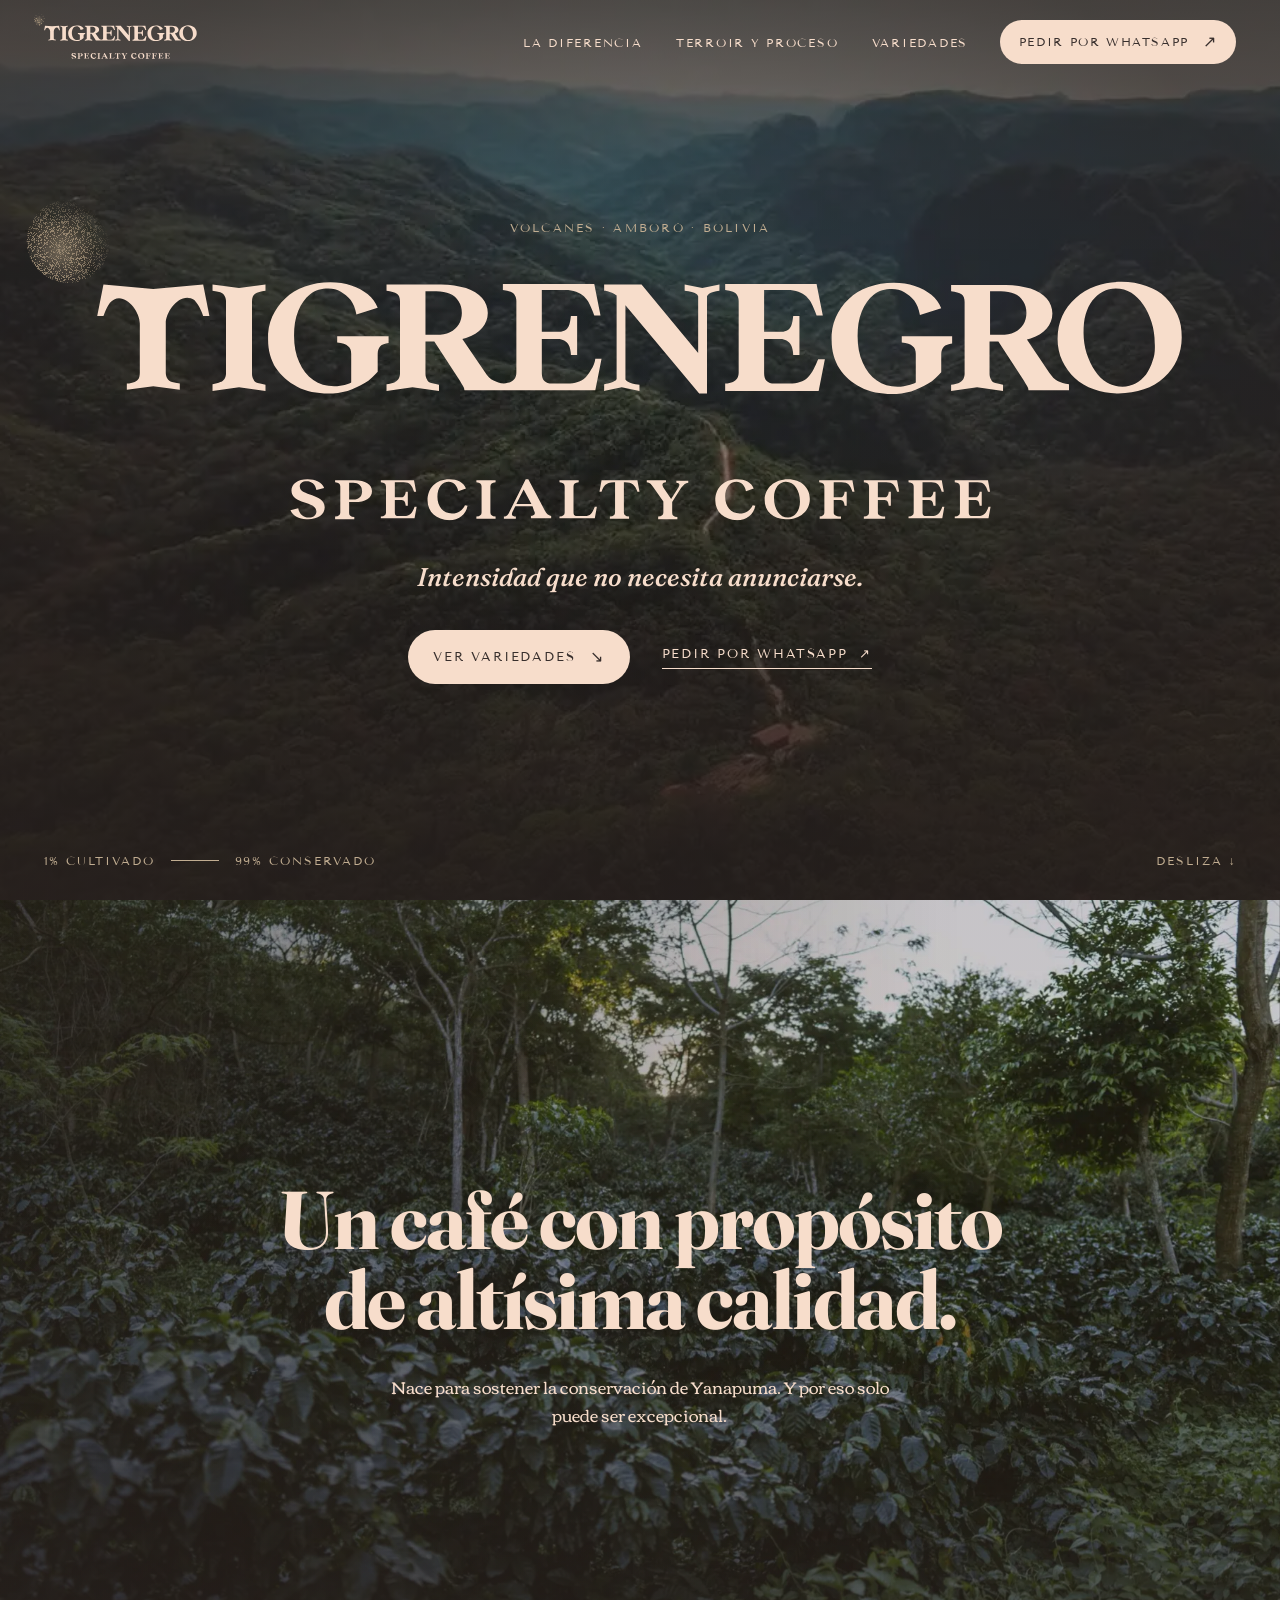
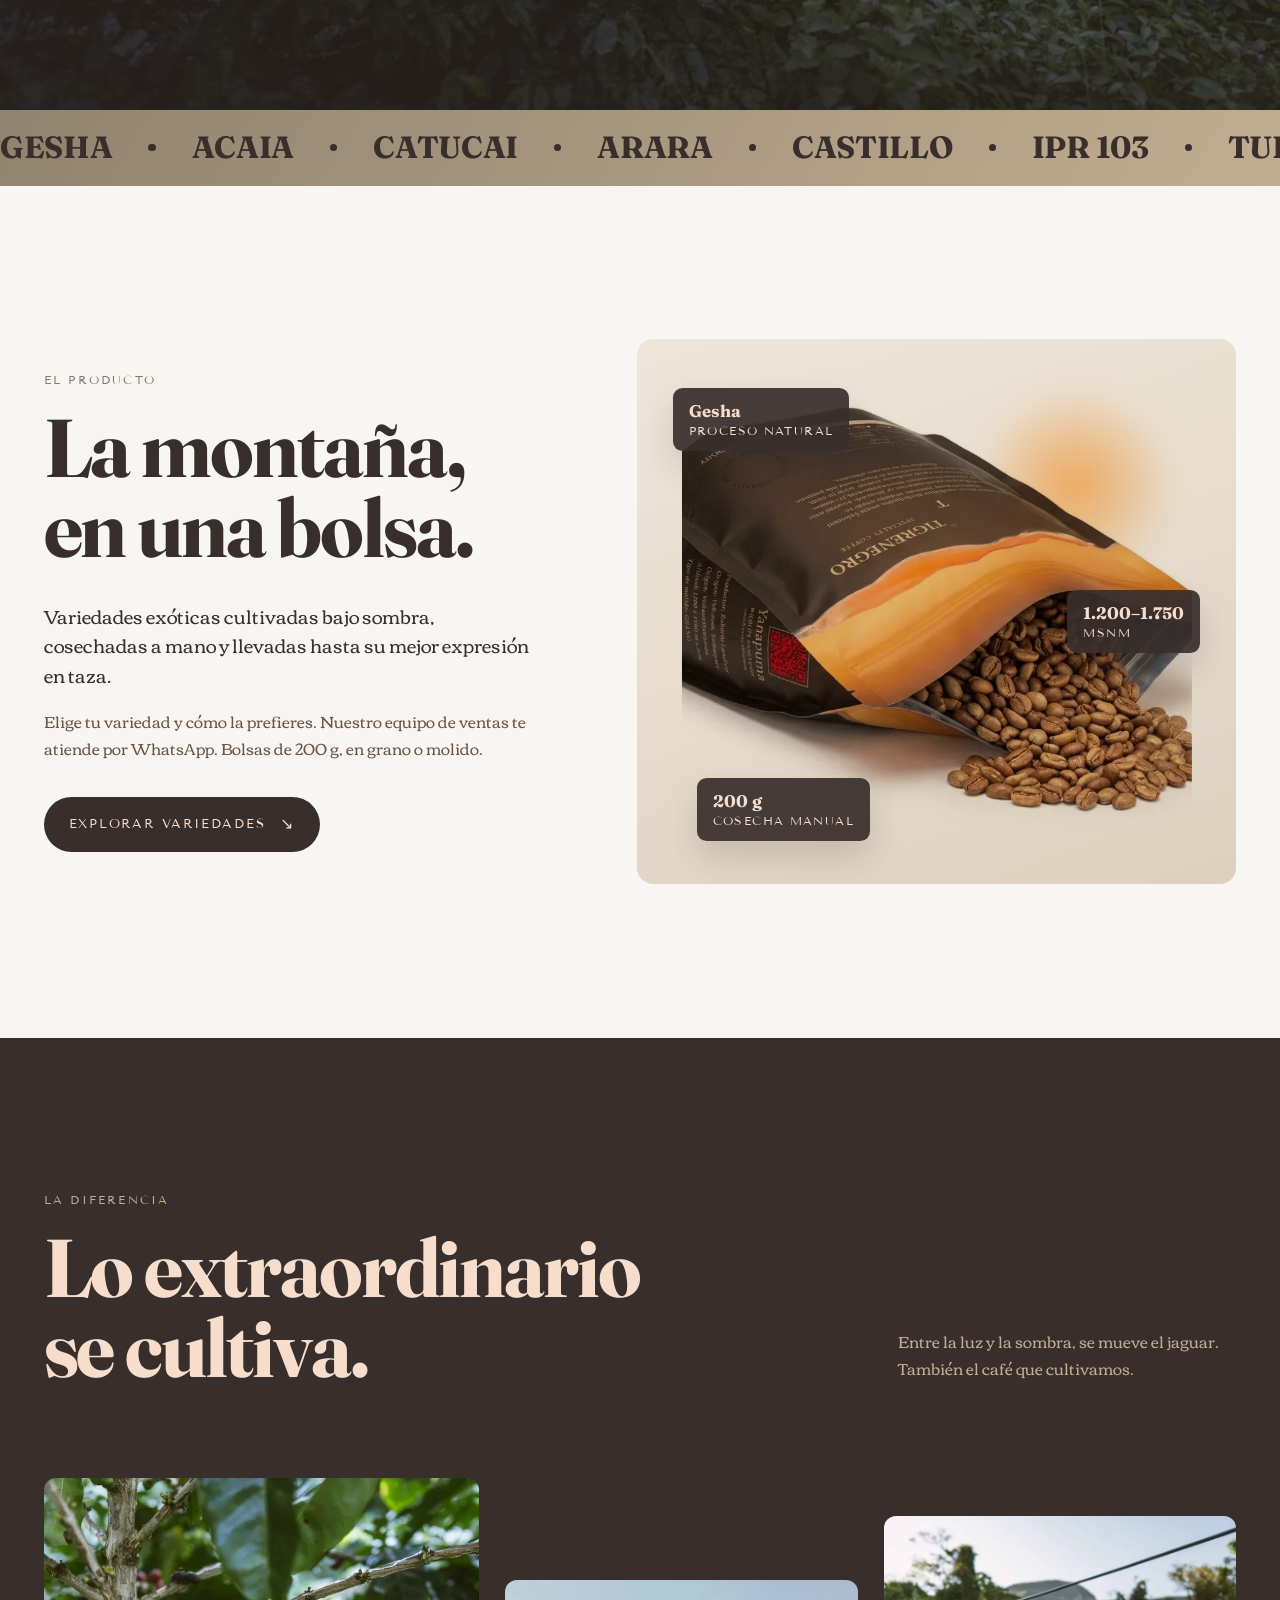
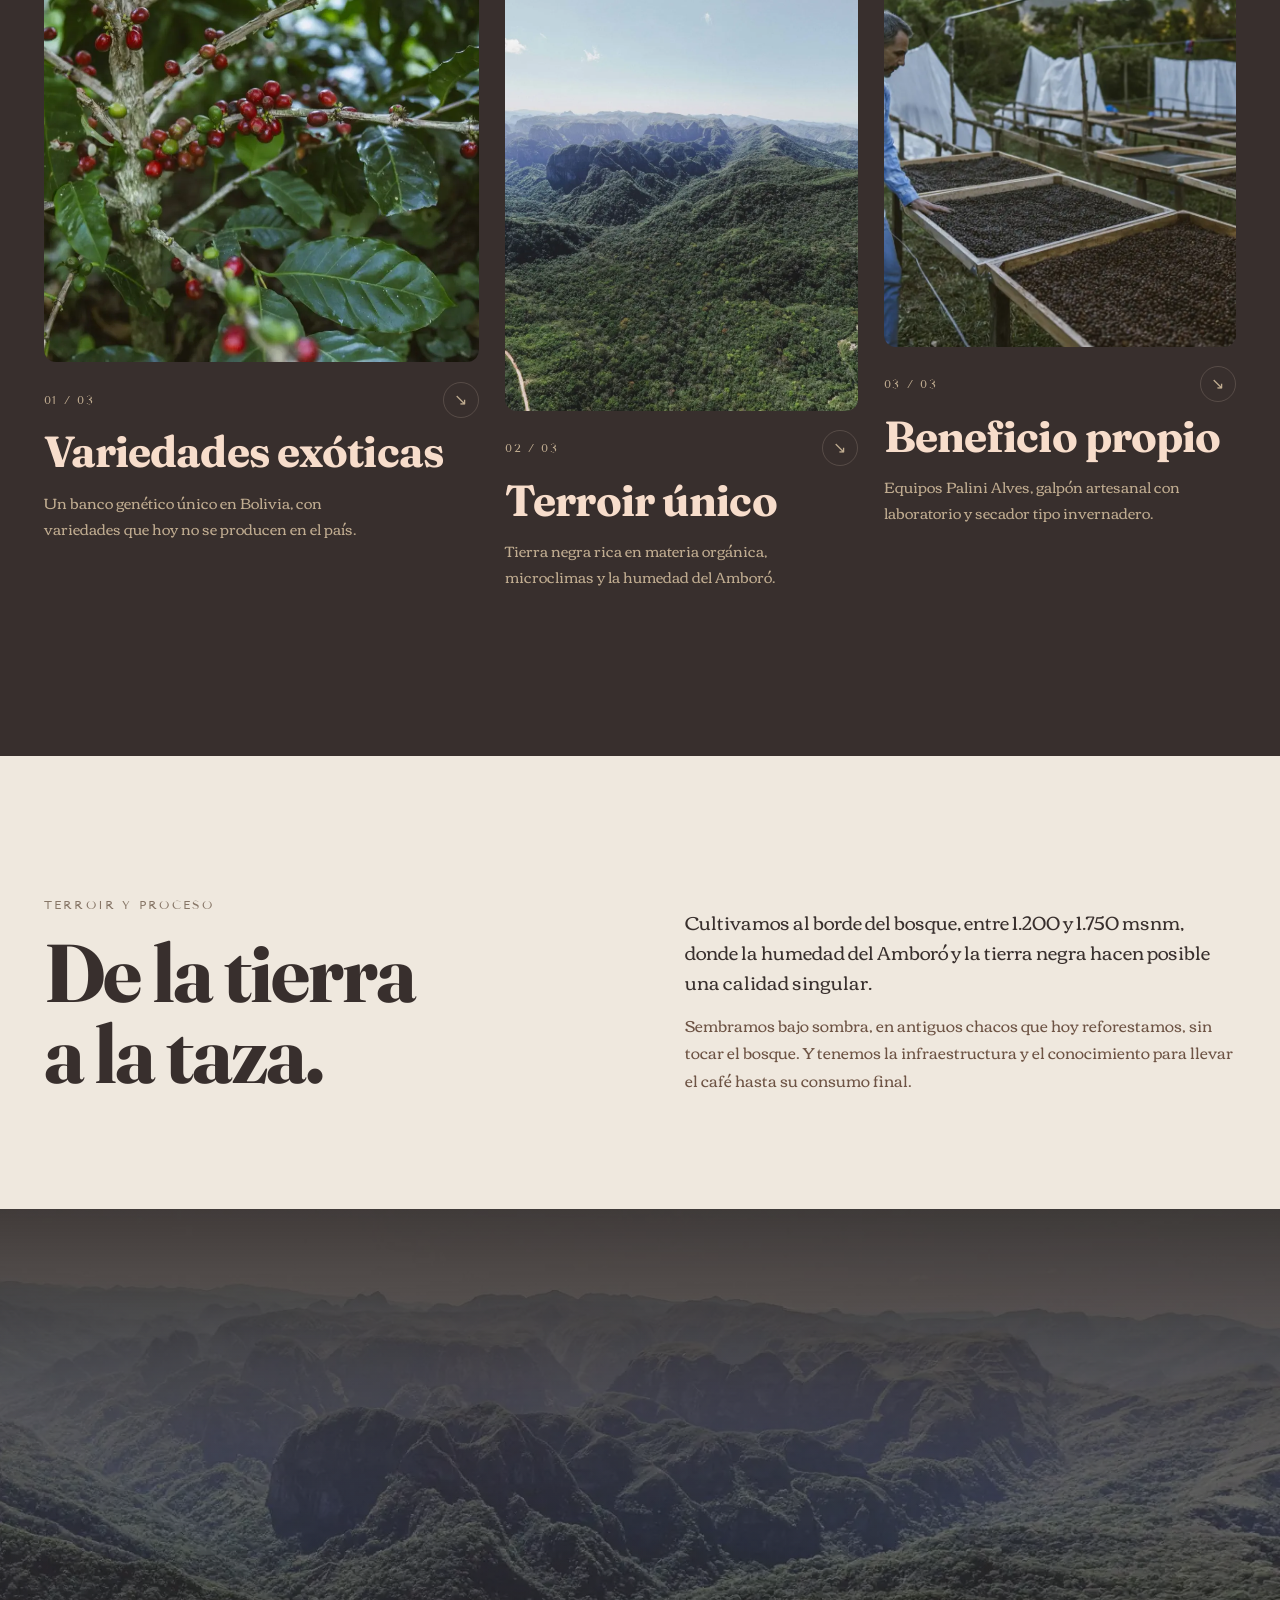
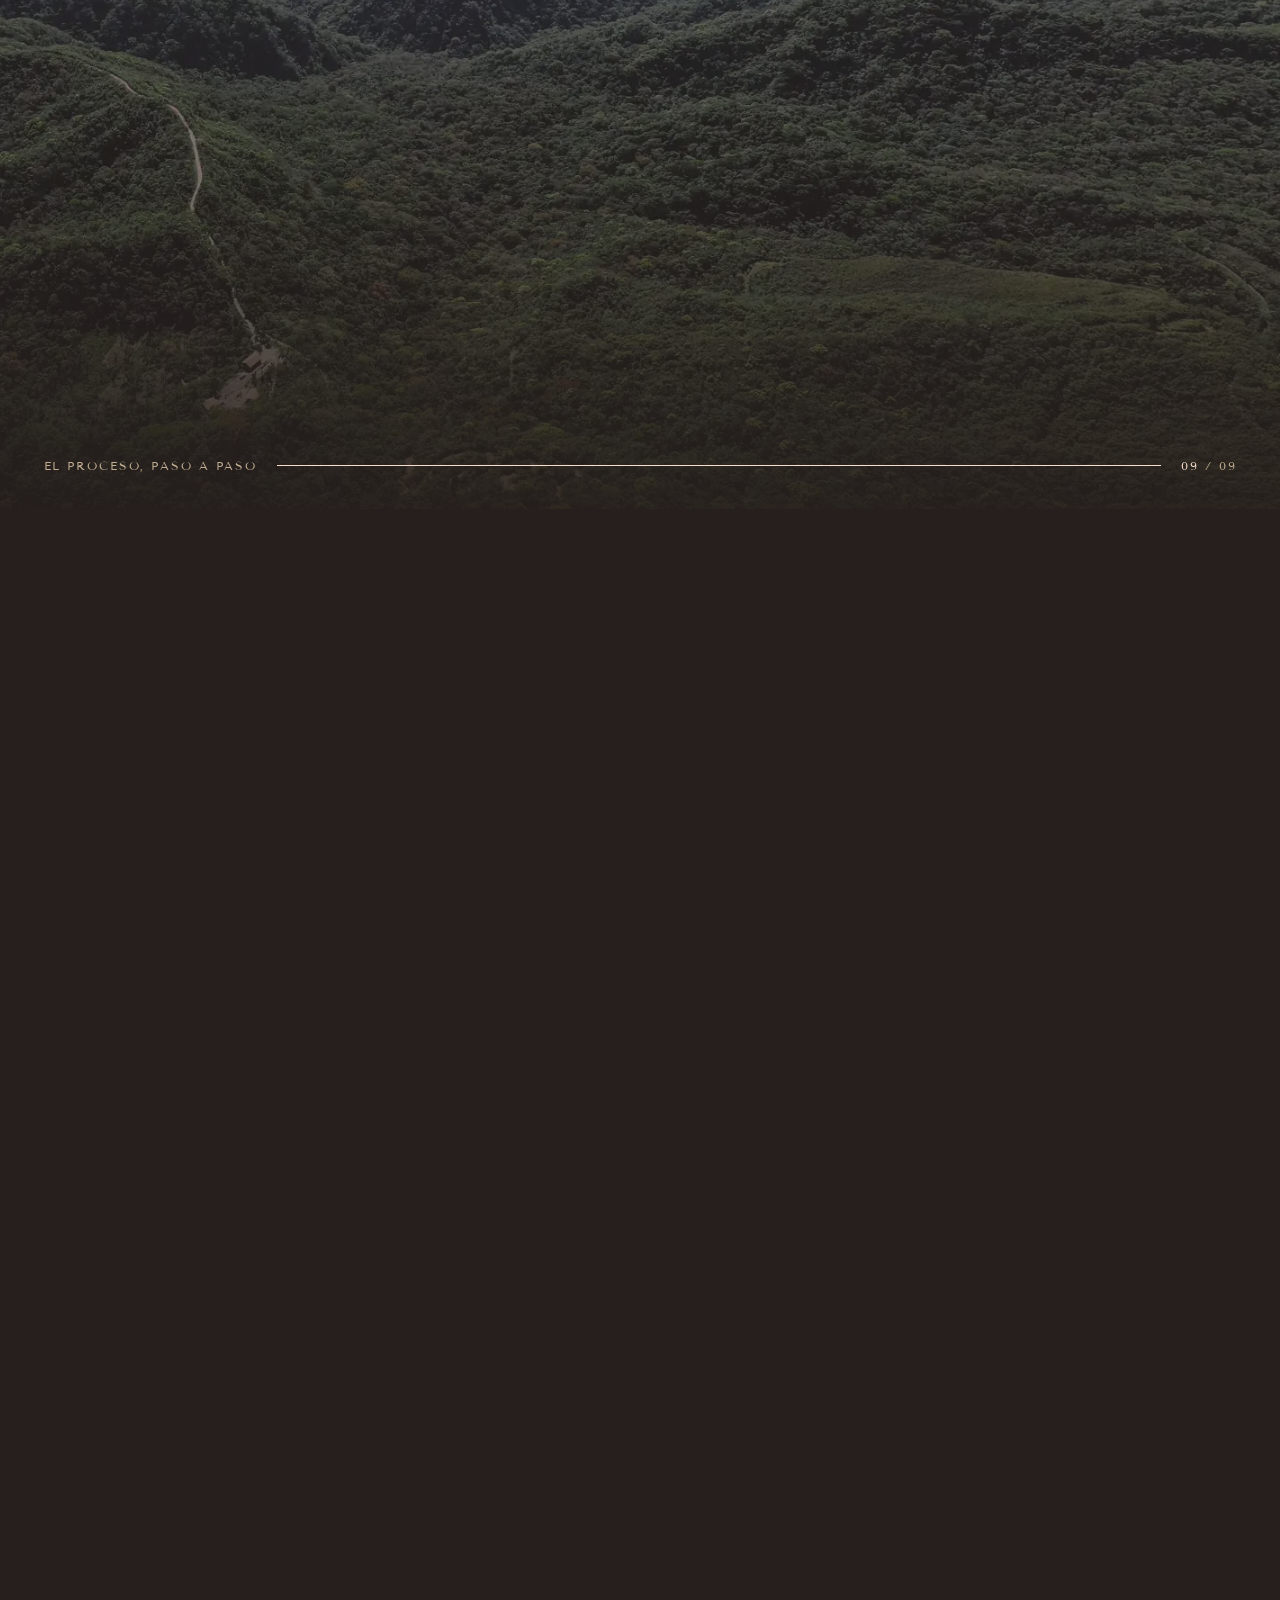
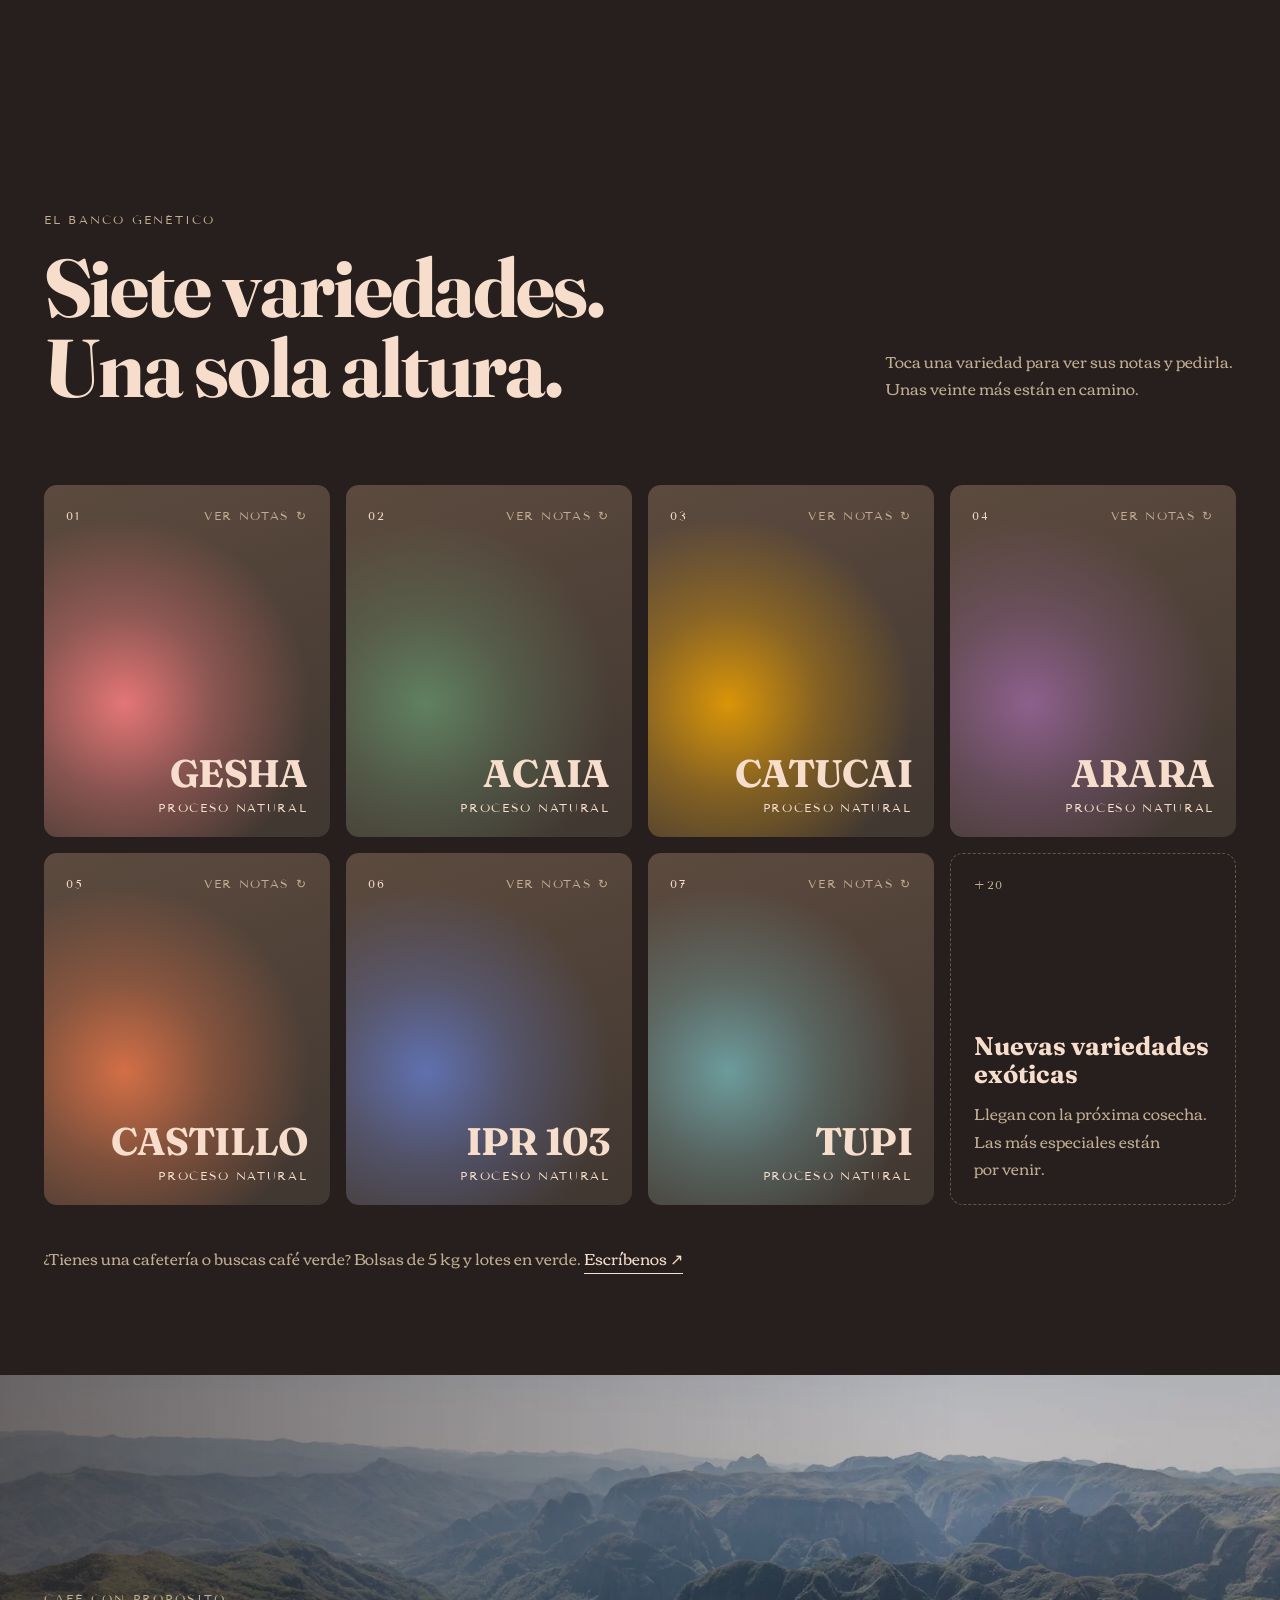
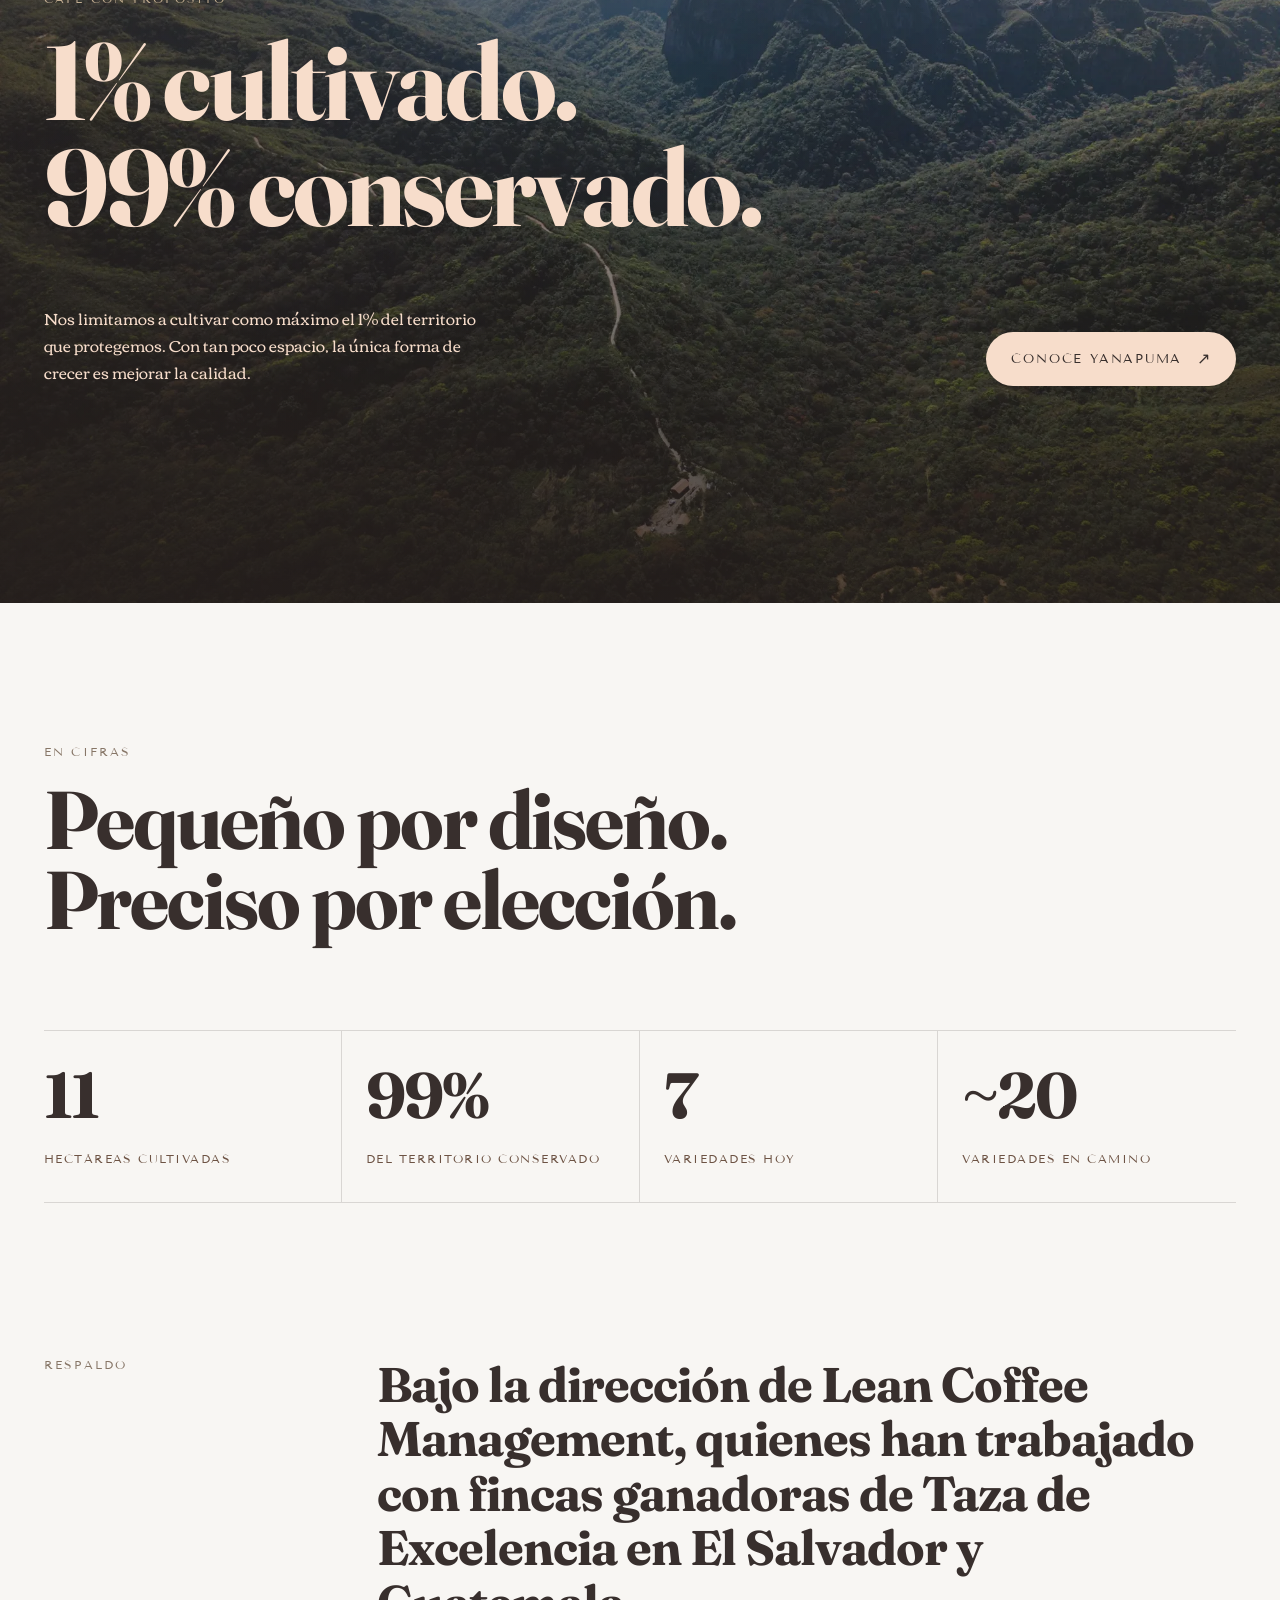
==== index.html @ e8e1790c "Restructure of repository" ====
<!doctype html>
<html lang="es">
  <head>
    <meta charset="utf-8" />
    <meta name="viewport" content="width=device-width, initial-scale=1" />
    <meta name="theme-color" content="#382f2d" />
    <meta name="description" content="TigreNegro Specialty Coffee. Un café con propósito de altísima calidad, cultivado en la reserva Yanapuma, junto al Parque Nacional Amboró." />
    <title>TigreNegro · Specialty Coffee</title>
    <link rel="icon" href="media/logo/dot.svg" type="image/svg+xml" />
    <link rel="preconnect" href="https://fonts.googleapis.com" />
    <link rel="preconnect" href="https://fonts.gstatic.com" crossorigin />
    <link href="https://fonts.googleapis.com/css2?family=Corben:wght@400;700&amp;family=Fraunces:opsz,wght,SOFT,WONK@9..144,500..800,0,0&amp;family=Tenor+Sans&amp;display=swap" rel="stylesheet" />
    <link rel="stylesheet" href="css/styles.css" />
    <script defer src="js/main.js"></script>
  </head>
  <body>
    <a class="skip-link" href="#contenido">Saltar al contenido</a>

    <header class="site-header" data-header>
      <div class="header-inner">
        <a class="header-brand" href="#inicio" aria-label="TigreNegro, ir al inicio">
          <img class="brand-dot" src="media/logo/dot.svg" alt="" />
          <span class="logo-mask" data-header-logo></span>
        </a>
        <nav class="desktop-nav" aria-label="Navegación principal">
          <a href="#diferencia">La diferencia</a>
          <a href="#terroir">Terroir y proceso</a>
          <a href="#variedades">Variedades</a>
        </nav>
        <a class="button button-small header-cta" data-whatsapp href="#">Pedir por WhatsApp <span aria-hidden="true">↗</span></a>
        <button class="menu-toggle" type="button" aria-expanded="false" aria-controls="mobile-menu">
          <span></span><span></span><span class="sr-only">Abrir menú</span>
        </button>
      </div>
    </header>

    <div class="mobile-menu" id="mobile-menu" hidden>
      <nav aria-label="Navegación móvil">
        <a href="#diferencia">La diferencia <span aria-hidden="true">↘</span></a>
        <a href="#terroir">Terroir y proceso <span aria-hidden="true">↘</span></a>
        <a href="#variedades">Variedades <span aria-hidden="true">↘</span></a>
      </nav>
      <a class="button button-cream" data-whatsapp href="#">Pedir por WhatsApp <span aria-hidden="true">↗</span></a>
      <p>Volcanes · Amboró · Bolivia</p>
    </div>

    <!-- The hero wordmark flies from the hero into the header while scrolling (js/main.js) -->
    <div class="flight-logo" aria-hidden="true" data-flight><img class="brand-dot" src="media/logo/dot.svg" alt="" /><span class="logo-mask"></span></div>

    <main id="contenido">
      <section class="hero" id="inicio" aria-label="TigreNegro Specialty Coffee">
        <video class="hero-video" autoplay muted loop playsinline preload="metadata" poster="media/img/hero-poster.webp">
          <source src="media/video/hero.mp4" type="video/mp4" />
        </video>
        <div class="hero-scrim"></div>
        <div class="hero-content container">
          <p class="eyebrow">Volcanes · Amboró · Bolivia</p>
          <h1 class="hero-logo" data-hero-logo>
            <img class="brand-dot" src="media/logo/dot.svg" alt="" />
            <span class="logo-mask"></span>
            <span class="sr-only">TigreNegro Specialty Coffee</span>
          </h1>
          <p class="hero-tagline">Intensidad que no necesita anunciarse.</p>
          <div class="hero-actions">
            <a class="button button-cream" href="#variedades">Ver variedades <span aria-hidden="true">↘</span></a>
            <a class="text-link" data-whatsapp href="#">Pedir por WhatsApp <span aria-hidden="true">↗</span></a>
          </div>
        </div>
        <div class="hero-bottom container" aria-hidden="true">
          <span>1% cultivado</span><span class="hero-line"></span><span>99% conservado</span>
          <span class="scroll-cue">Desliza <b>↓</b></span>
        </div>
      </section>

      <section class="statement-band image-band" aria-labelledby="statement-title">
        <img src="media/img/cultivo-sombra.webp" alt="Cafetales bajo sombra en la reserva Yanapuma" data-parallax loading="lazy" />
        <div class="image-band-overlay"></div>
        <div class="container statement-content">
          <h2 id="statement-title" data-split>Un café con propósito de altísima calidad.</h2>
          <p class="statement-subline" data-reveal>Nace para sostener la conservación de Yanapuma. Y por eso solo puede ser excepcional.</p>
        </div>
      </section>

      <div class="marquee" aria-hidden="true">
        <div class="marquee-track">
          <span>Gesha</span><i></i><span>Acaia</span><i></i><span>Catucai</span><i></i><span>Arara</span><i></i><span>Castillo</span><i></i><span>IPR 103</span><i></i><span>Tupi</span><i></i><span>1% cultivado</span><i></i><span>99% conservado</span><i></i>
          <span>Gesha</span><i></i><span>Acaia</span><i></i><span>Catucai</span><i></i><span>Arara</span><i></i><span>Castillo</span><i></i><span>IPR 103</span><i></i><span>Tupi</span><i></i><span>1% cultivado</span><i></i><span>99% conservado</span><i></i>
        </div>
      </div>

      <section class="product-section section-light" id="producto" aria-labelledby="product-title">
        <div class="container product-grid">
          <div class="product-copy">
            <p class="eyebrow" data-reveal>El producto</p>
            <h2 id="product-title" class="display-heading" data-split>La montaña, en una bolsa.</h2>
            <p class="lead" data-reveal>Variedades exóticas cultivadas bajo sombra, cosechadas a mano y llevadas hasta su mejor expresión en taza.</p>
            <p data-reveal>Elige tu variedad y cómo la prefieres. Nuestro equipo de ventas te atiende por WhatsApp. Bolsas de 200 g, en grano o molido.</p>
            <a class="button button-dark" href="#variedades" data-reveal>Explorar variedades <span aria-hidden="true">↘</span></a>
          </div>
          <div class="product-visual">
            <div class="product-glow" aria-hidden="true"></div>
            <img src="media/img/bolsa-granos.webp" alt="Bolsa de café TigreNegro abierta, con granos tostados derramándose" data-scale loading="lazy" />
            <div class="info-chip chip-top"><strong>Gesha</strong><span>Proceso natural</span></div>
            <div class="info-chip chip-side"><strong>1.200–1.750</strong><span>msnm</span></div>
            <div class="info-chip chip-bottom"><strong>200 g</strong><span>Cosecha manual</span></div>
          </div>
        </div>
      </section>

      <section class="different-section section-dark" id="diferencia" aria-labelledby="different-title">
        <div class="container">
          <div class="section-intro different-intro">
            <div>
              <p class="eyebrow" data-reveal>La diferencia</p>
              <h2 id="different-title" class="display-heading" data-split>Lo extraordinario se cultiva.</h2>
            </div>
            <p data-reveal>Entre la luz y la sombra, se mueve el jaguar. También el café que cultivamos.</p>
          </div>
          <div class="feature-grid">
            <a class="feature-card feature-card-large" href="#variedades" data-reveal>
              <div class="feature-image"><img src="media/img/cerezas.webp" alt="Rama de cafeto con cerezas maduras" loading="lazy" /></div>
              <div class="feature-meta"><span>01 / 03</span><span class="arrow" aria-hidden="true">↘</span></div>
              <h3>Variedades exóticas</h3>
              <p>Un banco genético único en Bolivia, con variedades que hoy no se producen en el país.</p>
            </a>
            <a class="feature-card feature-card-offset" href="#terroir" data-reveal>
              <div class="feature-image"><img src="media/img/terroir-dron.webp" alt="Vista aérea de la serranía junto al Parque Nacional Amboró" loading="lazy" /></div>
              <div class="feature-meta"><span>02 / 03</span><span class="arrow" aria-hidden="true">↘</span></div>
              <h3>Terroir único</h3>
              <p>Tierra negra rica en materia orgánica, microclimas y la humedad del Amboró.</p>
            </a>
            <a class="feature-card feature-card-third" href="#terroir" data-reveal>
              <div class="feature-image"><img src="media/img/secado.webp" alt="Camas de secado de café en la beneficiadora" loading="lazy" /></div>
              <div class="feature-meta"><span>03 / 03</span><span class="arrow" aria-hidden="true">↘</span></div>
              <h3>Beneficio propio</h3>
              <p>Equipos Palini Alves, galpón artesanal con laboratorio y secador tipo invernadero.</p>
            </a>
          </div>
        </div>
      </section>

      <section class="terroir-section section-cream" id="terroir" aria-labelledby="terroir-title">
        <div class="container">
          <div class="terroir-intro">
            <div>
              <p class="eyebrow" data-reveal>Terroir y proceso</p>
              <h2 id="terroir-title" class="display-heading" data-split>De la tierra a la taza.</h2>
            </div>
            <div>
              <p class="lead" data-reveal>Cultivamos al borde del bosque, entre 1.200 y 1.750 msnm, donde la humedad del Amboró y la tierra negra hacen posible una calidad singular.</p>
              <p data-reveal>Sembramos bajo sombra, en antiguos chacos que hoy reforestamos, sin tocar el bosque. Y tenemos la infraestructura y el conocimiento para llevar el café hasta su consumo final.</p>
            </div>
          </div>
        </div>

        <!-- Horizontal timeline: the stage pins while vertical scroll slides the cards sideways,
             each drawing draws itself as its card comes in (js/main.js) -->
        <div class="process-timeline" data-timeline>
          <div class="process-pin" data-timeline-pin>
            <div class="process-bg" data-timeline-bg data-src="media/img/proceso-panorama.webp" data-ratio="2.4" aria-hidden="true"></div>
            <div class="process-veil" aria-hidden="true"></div>
            <ol class="process-track" data-timeline-track>
              <li class="process-card">
                <div class="process-figure" data-src="media/proceso/01-germinador.svg" aria-hidden="true"></div>
                <span class="process-num">Paso 01</span>
                <h3>Germinador</h3>
                <p>Las semillas seleccionadas se siembran en almácigos o camas de arena hasta que brotan en pequeños tallos, llamados «fósforos».</p>
                <span class="process-phase">Cultivo</span>
              </li>
              <li class="process-card">
                <div class="process-figure" data-src="media/proceso/02-vivero.svg" aria-hidden="true"></div>
                <span class="process-num">Paso 02</span>
                <h3>Vivero</h3>
                <p>Las plántulas se trasplantan a bolsas individuales y crecen bajo sombra hasta tener la fuerza para ir al campo.</p>
                <span class="process-phase">Cultivo</span>
              </li>
              <li class="process-card">
                <div class="process-figure" data-src="media/proceso/03-cafetal.svg" aria-hidden="true"></div>
                <span class="process-num">Paso 03</span>
                <h3>Cafetal</h3>
                <p>Los plantines más robustos se siembran en su lugar definitivo, donde el cafeto crece, florece y da cerezas maduras año tras año.</p>
                <span class="process-phase">Cultivo</span>
              </li>
              <li class="process-card">
                <div class="process-figure" data-src="media/proceso/04-beneficio-humedo.svg" aria-hidden="true"></div>
                <span class="process-num">Paso 04</span>
                <h3>Beneficio húmedo</h3>
                <p>En la beneficiadora, con equipos Palini Alves, se despulpan las cerezas para retirar la cáscara y se remueve el mucílago, la capa pegajosa que envuelve el grano.</p>
                <span class="process-phase">Beneficio</span>
              </li>
              <li class="process-card">
                <div class="process-figure" data-src="media/proceso/05-secado.svg" aria-hidden="true"></div>
                <span class="process-num">Paso 05</span>
                <h3>Secado</h3>
                <p>El café en pergamino se extiende al sol o en nuestro secador tipo invernadero hasta bajar su humedad a un nivel estable, cercano al <span class="nowrap">10–12 %</span>.</p>
                <span class="process-phase">Beneficio</span>
              </li>
              <li class="process-card">
                <div class="process-figure" data-src="media/proceso/06-trillado.svg" aria-hidden="true"></div>
                <span class="process-num">Paso 06</span>
                <h3>Trillado</h3>
                <p>Se retira la cáscara de pergamino del grano seco para obtener el café verde, o «café oro», listo para la selección.</p>
                <span class="process-phase">Beneficio</span>
              </li>
              <li class="process-card">
                <div class="process-figure" data-src="media/proceso/07-tostado.svg" aria-hidden="true"></div>
                <span class="process-num">Paso 07</span>
                <h3>Tostado</h3>
                <p>El grano verde se somete a altas temperaturas que transforman su química y liberan su aroma, su cuerpo y su perfil de sabor.</p>
                <span class="process-phase">La taza</span>
              </li>
              <li class="process-card">
                <div class="process-figure" data-src="media/proceso/08-molido.svg" aria-hidden="true"></div>
                <span class="process-num">Paso 08</span>
                <h3>Molido</h3>
                <p>El café tostado se muele al grosor exacto para cada método de preparación: fino, medio o grueso.</p>
                <span class="process-phase">La taza</span>
              </li>
              <li class="process-card">
                <div class="process-figure" data-src="media/proceso/09-filtrado.svg" aria-hidden="true"></div>
                <span class="process-num">Paso 09</span>
                <h3>Filtrado</h3>
                <p>El agua caliente atraviesa el café molido y extrae sus aceites, aromas y sabores. Así nace la taza. <a class="inline-link" href="#graycano">Lo hacemos con Graycano ↘</a></p>
                <span class="process-phase">La taza</span>
              </li>
            </ol>
            <div class="process-head" aria-hidden="true">
              <span class="process-label">El proceso, paso a paso</span>
              <span class="process-bar"><i data-step-bar></i></span>
              <span class="process-count"><b data-step-current>01</b> / 09</span>
            </div>
          </div>
        </div>
      </section>


      <section class="varieties-section section-dark" id="variedades" aria-labelledby="varieties-title">
        <div class="container">
          <div class="section-intro varieties-intro">
            <div>
              <p class="eyebrow" data-reveal>El banco genético</p>
              <h2 id="varieties-title" class="display-heading" data-split>Siete variedades. Una sola altura.</h2>
            </div>
            <p data-reveal>Toca una variedad para ver sus notas y pedirla. Unas veinte más están en camino.</p>
          </div>
          <div class="variety-grid">
            <article class="variety-card" style="--glow: #ff7f82" data-variety="Gesha" data-reveal>
              <button class="variety-front" type="button" aria-expanded="false"><span class="card-index">01</span><span class="variety-name">Gesha</span><span class="variety-process">Proceso natural</span><span class="card-hint" aria-hidden="true">Ver notas ↻</span></button>
              <div class="variety-back"><span class="variety-name">Gesha</span><p>Dulce, natural y frutas tropicales</p><a class="button button-cream button-small" data-whatsapp href="#">Pedir por WhatsApp <span aria-hidden="true">↗</span></a></div>
            </article>
            <article class="variety-card" style="--glow: #638c69" data-variety="Acaia" data-reveal>
              <button class="variety-front" type="button" aria-expanded="false"><span class="card-index">02</span><span class="variety-name">Acaia</span><span class="variety-process">Proceso natural</span><span class="card-hint" aria-hidden="true">Ver notas ↻</span></button>
              <div class="variety-back"><span class="variety-name">Acaia</span><p>Kiwi, tumbo y piña</p><a class="button button-cream button-small" data-whatsapp href="#">Pedir por WhatsApp <span aria-hidden="true">↗</span></a></div>
            </article>
            <article class="variety-card" style="--glow: #f2a400" data-variety="Catucai" data-reveal>
              <button class="variety-front" type="button" aria-expanded="false"><span class="card-index">03</span><span class="variety-name">Catucai</span><span class="variety-process">Proceso natural</span><span class="card-hint" aria-hidden="true">Ver notas ↻</span></button>
              <div class="variety-back"><span class="variety-name">Catucai</span><p>Dulce de leche, papaya y mango</p><a class="button button-cream button-small" data-whatsapp href="#">Pedir por WhatsApp <span aria-hidden="true">↗</span></a></div>
            </article>
            <article class="variety-card" style="--glow: #98669c" data-variety="Arara" data-reveal>
              <button class="variety-front" type="button" aria-expanded="false"><span class="card-index">04</span><span class="variety-name">Arara</span><span class="variety-process">Proceso natural</span><span class="card-hint" aria-hidden="true">Ver notas ↻</span></button>
              <div class="variety-back"><span class="variety-name">Arara</span><p>Dulce de leche, papaya y mango</p><a class="button button-cream button-small" data-whatsapp href="#">Pedir por WhatsApp <span aria-hidden="true">↗</span></a></div>
            </article>
            <article class="variety-card" style="--glow: #ea7749" data-variety="Castillo" data-reveal>
              <button class="variety-front" type="button" aria-expanded="false"><span class="card-index">05</span><span class="variety-name">Castillo</span><span class="variety-process">Proceso natural</span><span class="card-hint" aria-hidden="true">Ver notas ↻</span></button>
              <div class="variety-back"><span class="variety-name">Castillo</span><p>Dulce, natural y frutas tropicales</p><a class="button button-cream button-small" data-whatsapp href="#">Pedir por WhatsApp <span aria-hidden="true">↗</span></a></div>
            </article>
            <article class="variety-card" style="--glow: #6379c4" data-variety="IPR 103" data-reveal>
              <button class="variety-front" type="button" aria-expanded="false"><span class="card-index">06</span><span class="variety-name">IPR 103</span><span class="variety-process">Proceso natural</span><span class="card-hint" aria-hidden="true">Ver notas ↻</span></button>
              <div class="variety-back"><span class="variety-name">IPR 103</span><p>Kiwi, tumbo y piña</p><a class="button button-cream button-small" data-whatsapp href="#">Pedir por WhatsApp <span aria-hidden="true">↗</span></a></div>
            </article>
            <article class="variety-card" style="--glow: #72abae" data-variety="Tupi" data-reveal>
              <button class="variety-front" type="button" aria-expanded="false"><span class="card-index">07</span><span class="variety-name">Tupi</span><span class="variety-process">Proceso natural</span><span class="card-hint" aria-hidden="true">Ver notas ↻</span></button>
              <div class="variety-back"><span class="variety-name">Tupi</span><p>Jazmín, durazno y piña</p><a class="button button-cream button-small" data-whatsapp href="#">Pedir por WhatsApp <span aria-hidden="true">↗</span></a></div>
            </article>
            <div class="variety-card variety-next" data-reveal>
              <span class="card-index">+20</span>
              <p class="variety-next-title">Nuevas variedades exóticas</p>
              <p>Llegan con la próxima cosecha. Las más especiales están por venir.</p>
            </div>
          </div>
          <p class="wholesale-note" data-reveal>¿Tienes una cafetería o buscas café verde? Bolsas de 5 kg y lotes en verde. <a data-whatsapp data-message="Hola, tengo una cafetería y quiero información sobre bolsas de 5 kg o café verde TigreNegro." href="#">Escríbenos ↗</a></p>
        </div>
      </section>

      <section class="purpose-band image-band" aria-labelledby="purpose-title">
        <img src="media/img/reserva-dron.webp" alt="Bosque conservado de la reserva Yanapuma visto desde el aire" data-parallax loading="lazy" />
        <div class="image-band-overlay"></div>
        <div class="container purpose-content">
          <p class="eyebrow" data-reveal>Café con propósito</p>
          <h2 id="purpose-title" data-split>1% cultivado. 99% conservado.</h2>
          <div class="purpose-bottom" data-reveal>
            <p>Nos limitamos a cultivar como máximo el 1% del territorio que protegemos. Con tan poco espacio, la única forma de crecer es mejorar la calidad.</p>
            <a class="button button-cream" href="https://giro54bo.github.io/yanapuma-web/" target="_blank" rel="noopener">Conoce Yanapuma <span aria-hidden="true">↗</span></a>
          </div>
        </div>
      </section>

      <section class="stats-section section-light" id="cifras" aria-labelledby="stats-title">
        <div class="container">
          <div class="section-intro">
            <p class="eyebrow" data-reveal>En cifras</p>
            <h2 id="stats-title" class="display-heading" data-split>Pequeño por diseño. Preciso por elección.</h2>
          </div>
          <div class="stats-grid">
            <div class="stat-card" data-reveal><strong><span data-count="11">11</span></strong><span>hectáreas cultivadas</span></div>
            <div class="stat-card" data-reveal><strong><span data-count="99">99</span>%</strong><span>del territorio conservado</span></div>
            <div class="stat-card" data-reveal><strong><span data-count="7">7</span></strong><span>variedades hoy</span></div>
            <div class="stat-card" data-reveal><strong>~<span data-count="20">20</span></strong><span>variedades en camino</span></div>
          </div>
        </div>
      </section>

      <section class="proof-section section-light" id="respaldo" aria-labelledby="proof-title">
        <div class="container proof-grid">
          <p class="eyebrow" id="proof-title" data-reveal>Respaldo</p>
          <blockquote data-reveal>Bajo la dirección de Lean Coffee Management, quienes han trabajado con fincas ganadoras de Taza de Excelencia en El Salvador y Guatemala.</blockquote>
        </div>
      </section>

      <section class="visit-band" aria-labelledby="visit-title">
        <div class="container visit-inner">
          <div><p class="eyebrow" data-reveal>Conoce el origen</p><h2 id="visit-title" data-split>Visita la reserva.</h2></div>
          <a class="circle-link" href="https://giro54bo.github.io/yanapuma-web/#contacto" target="_blank" rel="noopener" data-reveal>Planifica tu visita a Yanapuma <span aria-hidden="true">↗</span></a>
        </div>
      </section>

      <section class="graycano-section section-light" id="graycano" aria-labelledby="graycano-title">
        <div class="container graycano-grid">
          <figure class="graycano-visual">
            <img src="media/img/graycano.avif" alt="Gotero Graycano con funda de corcho sobre una jarra de vidrio con café recién filtrado" width="1200" height="746" data-scale loading="lazy" />
          </figure>
          <div class="graycano-copy">
            <p class="eyebrow" data-reveal>Método de filtrado</p>
            <h2 id="graycano-title" class="display-heading" data-split>Graycano. Filtrar el momento.</h2>
            <p class="lead" data-reveal>Somos representantes de Graycano, la marca alemana de equipos para café de especialidad creada en Leipzig. Su gotero es la forma en que recomendamos preparar TigreNegro.</p>
            <ul class="graycano-features" data-reveal>
              <li><strong>Núcleo de aluminio fundido</strong><span>Prácticamente irrompible. Retiene y reparte el calor para una extracción constante.</span></li>
              <li><strong>Lava Ribs</strong><span>Nervaduras que guían el agua de forma pareja por la cama de café, para notas más brillantes y dulces.</span></li>
              <li><strong>Cámaras de aire</strong><span>Atrapan el vapor del filtrado y mantienen estable la temperatura.</span></li>
              <li><strong>Funda de corcho</strong><span>Hecha a mano en Portugal. Protege las manos y aísla la preparación.</span></li>
              <li><strong>Filtros GC01</strong><span>Papel de pulpa de madera japonesa, pensado para este gotero.</span></li>
            </ul>
            <div class="graycano-actions" data-reveal>
              <a class="button button-dark" data-whatsapp data-message="Hola, quiero información sobre los productos Graycano." href="#">Consultar por Graycano <span aria-hidden="true">↗</span></a>
              <a class="button button-outline" href="https://graycano.com/" target="_blank" rel="noopener">graycano.com <span aria-hidden="true">↗</span></a>
            </div>
          </div>
        </div>
      </section>

      <section class="closing-section section-dark" aria-labelledby="closing-title">
        <div class="container closing-inner">
          <p class="eyebrow" data-reveal>Quiet intensity</p>
          <h2 id="closing-title" data-split>Tu próxima taza empieza aquí.</h2>
          <a class="button button-cream" data-whatsapp href="#" data-reveal>Pedir por WhatsApp <span aria-hidden="true">↗</span></a>
        </div>
      </section>
    </main>

    <footer class="site-footer">
      <div class="container footer-top">
        <a class="footer-brand" href="#inicio" aria-label="TigreNegro, volver al inicio"><img src="media/logo/circle.svg" alt="" /></a>
        <div class="footer-links">
          <div><span class="footer-label">Explora</span><a href="#diferencia">La diferencia</a><a href="#terroir">Terroir y proceso</a><a href="#variedades">Variedades</a><a href="#graycano">Graycano</a></div>
          <div><span class="footer-label">Conecta</span><a data-whatsapp href="#">WhatsApp ventas ↗</a><a href="https://instagram.com/tigrenegro.cafe" target="_blank" rel="noopener">Instagram ↗</a><a href="https://giro54bo.github.io/yanapuma-web/#contacto" target="_blank" rel="noopener">Planifica tu visita ↗</a></div>
        </div>
      </div>
      <div class="container footer-bottom">
        <p>Volcanes · Amboró · Valles Cruceños · Santa Cruz, Bolivia</p>
        <p>© TigreNegro · Reserva Yanapuma</p>
      </div>
      <div class="footer-wordmark logo-mask logo-mask-name" aria-hidden="true"></div>
    </footer>
  </body>
</html>
---- css/styles.css ----
:root {
  --brown: #382f2d;
  --brown-deep: #261f1d;
  --russet: #5d3927;
  --taupe: #6d5344;
  --tan: #877667;
  --beige-start: #90836f;
  --sand: #c1ad91;
  --cream: #f7ddcb;
  --offwhite: #f8f6f3;
  --sunrise: #ee7e00;
  --beige-gradient: linear-gradient(120deg, var(--beige-start), var(--sand));
  --bag-gradient: linear-gradient(135deg, var(--brown) 0%, var(--russet) 45%, var(--taupe) 75%, #9f8874 100%);
  --line: rgba(56, 47, 45, .16);
  --line-dark: rgba(247, 221, 203, .16);
  --display: "Fraunces", Georgia, serif;
  --body: "Corben", Georgia, serif;
  --label: "Tenor Sans", "Helvetica Neue", Arial, sans-serif;
  --pad: clamp(1.25rem, 3.4vw, 4rem);
  --header-h: 5.25rem;
  --ease-out: cubic-bezier(.16, 1, .3, 1);
  /* Wordmark proportions (light SVG extracted from logo-TigreNegro-1.svg) */
  --logo-ratio: 4.513;
}

* { box-sizing: border-box; }
html { scroll-behavior: smooth; scroll-padding-top: var(--header-h); }
body { margin: 0; color: var(--brown); background: var(--offwhite); font: 400 1rem/1.7 var(--body); overflow-x: clip; -webkit-font-smoothing: antialiased; }
body.menu-open { overflow: hidden; }
img, video { display: block; max-width: 100%; }
a { color: inherit; text-decoration: none; }
button { color: inherit; font: inherit; }
h1, h2, h3 { font-family: var(--display); font-variation-settings: "SOFT" 0, "WONK" 0; text-wrap: balance; }
p { text-wrap: pretty; }
:focus-visible { outline: 2px solid var(--sand); outline-offset: 4px; }
.container { width: min(100% - (var(--pad) * 2), 1440px); margin-inline: auto; }
.sr-only, .skip-link { position: absolute; width: 1px; height: 1px; padding: 0; margin: -1px; overflow: hidden; clip: rect(0 0 0 0); white-space: nowrap; border: 0; }
.skip-link:focus { position: fixed; z-index: 1000; top: 1rem; left: 1rem; width: auto; height: auto; padding: .7rem 1rem; margin: 0; clip: auto; color: var(--brown); background: var(--cream); }

/* Type */
.eyebrow { margin: 0 0 1.25rem; color: var(--tan); font: .78rem/1.3 var(--label); letter-spacing: .18em; text-transform: uppercase; }
.section-dark .eyebrow, .image-band .eyebrow, .visit-band .eyebrow { color: var(--sand); }
.display-heading, .statement-content h2, .purpose-content h2, .closing-inner h2, .visit-inner h2 { margin: 0; font-weight: 700; font-size: clamp(2.75rem, 6.4vw, 7rem); line-height: .98; letter-spacing: -.025em; }
.lead { font-size: clamp(1.1rem, 1.5vw, 1.3rem); line-height: 1.55; }
.section-dark { color: var(--cream); background: var(--brown); }
.section-light { background: var(--offwhite); }
.section-cream { background: #efe8de; }

/* Buttons */
.button { display: inline-flex; align-items: center; justify-content: center; gap: .9rem; min-height: 3.4rem; padding: .9rem 1.5rem; border: 1px solid transparent; border-radius: 999px; font: .8rem/1 var(--label); letter-spacing: .14em; text-transform: uppercase; white-space: nowrap; transition: transform .4s var(--ease-out), background-color .3s ease, color .3s ease; }
.button:hover { transform: translateY(-2px); }
.button span { font-size: 1rem; }
.button-small { min-height: 2.75rem; padding: .7rem 1.1rem; font-size: .72rem; }
.button-cream { color: var(--brown); background: var(--cream); }
.button-cream:hover { background: #fff1e6; }
.button-dark { color: var(--cream); background: var(--brown); }
.button-dark:hover { background: var(--russet); }
.button-outline { color: var(--brown); border-color: currentColor; background: transparent; }
.button-outline:hover { color: var(--cream); background: var(--brown); }
.text-link { display: inline-flex; align-items: center; gap: .7rem; padding-bottom: .4rem; border-bottom: 1px solid currentColor; font: .8rem var(--label); letter-spacing: .14em; text-transform: uppercase; }

/* Logo: wordmark as a mask so it takes the text color; grain dot on top-left like the original */
.logo-mask { display: block; background: currentColor; -webkit-mask: url("../media/logo/wordmark.svg") no-repeat center / contain; mask: url("../media/logo/wordmark.svg") no-repeat center / contain; }
.logo-mask-name { -webkit-mask-image: url("../media/logo/wordmark-name.svg"); mask-image: url("../media/logo/wordmark-name.svg"); }
.header-brand, .hero-logo, .flight-logo { position: relative; display: block; aspect-ratio: var(--logo-ratio); }
.header-brand .logo-mask, .hero-logo .logo-mask, .flight-logo .logo-mask { position: absolute; inset: 0; }
.brand-dot { position: absolute; z-index: 1; top: -34%; left: -6.5%; width: 8%; pointer-events: none; }

/* Header */
/* The mobile menu sits outside the header, so the header's backdrop-filter can't trap it */
.site-header { position: fixed; z-index: 30; top: 0; left: 0; width: 100%; color: var(--cream); background: rgba(248, 246, 243, 0); transition: transform .8s var(--ease-out), color .4s ease, background-color .4s ease; }
.site-header.is-solid { color: var(--brown); background: rgba(248, 246, 243, .95); -webkit-backdrop-filter: blur(14px); backdrop-filter: blur(14px); }
.site-header.is-hidden { transform: translateY(-105%); }
.header-inner { display: flex; align-items: center; gap: 2rem; width: min(100% - (var(--pad) * 2), 1600px); min-height: var(--header-h); margin-inline: auto; }
.header-brand { width: clamp(8.5rem, 12vw, 10.5rem); }
.js-flight .header-brand { opacity: 0; }
.js-flight .site-header.logo-docked .header-brand { opacity: 1; }
.desktop-nav { display: flex; align-items: center; gap: clamp(1.4rem, 2.6vw, 2.75rem); margin-left: auto; font: .78rem var(--label); letter-spacing: .14em; text-transform: uppercase; }
.desktop-nav a { position: relative; padding: .5rem 0; white-space: nowrap; }
.desktop-nav a::after { position: absolute; bottom: 0; left: 0; width: 100%; height: 1px; background: currentColor; content: ""; transform: scaleX(0); transform-origin: left; transition: transform .35s var(--ease-out); }
.desktop-nav a:hover::after { transform: scaleX(1); }
.header-cta { color: var(--brown); background: var(--cream); }
.is-solid .header-cta { color: var(--cream); background: var(--brown); }
.menu-toggle { display: none; width: 2.75rem; height: 2.75rem; margin-left: auto; padding: .7rem .55rem; border: 0; background: transparent; cursor: pointer; }
.menu-toggle span:not(.sr-only) { display: block; height: 1.5px; margin: 6px 0; background: currentColor; transition: transform .35s var(--ease-out); }
.menu-open .menu-toggle span:nth-child(1) { transform: translateY(3.75px) rotate(45deg); }
.menu-open .menu-toggle span:nth-child(2) { transform: translateY(-3.75px) rotate(-45deg); }

/* Mobile menu lives outside the header, so its fixed position covers the viewport */
.mobile-menu { position: fixed; z-index: 25; inset: 0; display: flex; flex-direction: column; gap: 2rem; padding: calc(var(--header-h) + 1.5rem) var(--pad) 2rem; color: var(--cream); background: var(--brown); overflow-y: auto; }
.mobile-menu[hidden] { display: none; }
.mobile-menu nav { display: flex; flex-direction: column; }
.mobile-menu nav a { display: flex; justify-content: space-between; align-items: center; padding: 1.1rem 0; border-bottom: 1px solid var(--line-dark); font: 700 2rem/1.1 var(--display); letter-spacing: -.02em; }
.mobile-menu nav a span { color: var(--sand); font: 1.4rem var(--body); }
.mobile-menu .button { align-self: flex-start; }
.mobile-menu p { margin: auto 0 0; color: var(--sand); font: .78rem var(--label); letter-spacing: .16em; text-transform: uppercase; }
.menu-open .site-header { color: var(--cream); background: var(--brown); -webkit-backdrop-filter: none; backdrop-filter: none; }

/* Flight logo: fixed copy of the wordmark that travels from the hero to the header */
.flight-logo { position: fixed; z-index: 31; top: 0; left: 0; width: 100px; color: var(--cream); transform-origin: 0 0; pointer-events: none; display: none; }
.js-flight .flight-logo { display: block; }
.js-flight .hero-logo { visibility: hidden; }

/* Hero */
.hero { position: relative; min-height: 100svh; overflow: hidden; color: var(--cream); background: var(--brown-deep); }
.hero-video, .hero-scrim { position: absolute; inset: 0; width: 100%; height: 100%; object-fit: cover; }
.hero-scrim { background: radial-gradient(ellipse at 50% 45%, rgba(38,31,29,.25), rgba(38,31,29,.65) 75%), linear-gradient(180deg, rgba(38,31,29,.45), transparent 30%, rgba(38,31,29,.75)); }
.hero-content { position: relative; z-index: 2; display: flex; flex-direction: column; align-items: center; justify-content: center; min-height: 100svh; padding-block: calc(var(--header-h) + 2rem) 7rem; text-align: center; }
.hero-content .eyebrow { color: var(--sand); }
.hero-logo { width: min(86vw, 68rem); margin: 1.5rem 0 0; color: var(--cream); }
.hero-tagline { margin: 2.5rem 0 0; font: italic 500 clamp(1.15rem, 2vw, 1.6rem)/1.3 var(--display); }
.hero-actions { display: flex; flex-wrap: wrap; align-items: center; justify-content: center; gap: 1.5rem 2rem; margin-top: 2.25rem; }
.hero-bottom { position: absolute; z-index: 2; right: 0; bottom: 2rem; left: 0; display: flex; align-items: center; gap: 1rem; color: var(--sand); font: .75rem var(--label); letter-spacing: .16em; text-transform: uppercase; }
.hero-line { width: 3rem; height: 1px; background: var(--sand); }
.scroll-cue { margin-left: auto; }
.scroll-cue b { font-weight: 400; }

/* Full-bleed photo bands */
.image-band { position: relative; overflow: hidden; color: var(--cream); background: var(--brown-deep); }
.image-band > img { position: absolute; top: -8%; left: 0; width: 100%; max-width: none; height: 116%; object-fit: cover; will-change: transform; }
.image-band-overlay { position: absolute; inset: 0; background: linear-gradient(0deg, rgba(38,31,29,.78), rgba(38,31,29,.2) 60%), linear-gradient(90deg, rgba(38,31,29,.55), transparent 75%); }
.statement-band { min-height: min(56rem, 90svh); }
.statement-content { position: relative; z-index: 1; display: flex; flex-direction: column; justify-content: center; align-items: center; min-height: inherit; padding-block: 8rem; text-align: center; }
.statement-content h2 { max-width: 13em; }
.statement-subline { max-width: 32rem; margin: 2rem 0 0; color: var(--cream); font-size: 1.05rem; }

/* Marquee */
.marquee { overflow: hidden; padding: 1.4rem 0; color: var(--brown); background: var(--beige-gradient); }
.marquee-track { display: flex; align-items: center; gap: 2.25rem; width: max-content; animation: marquee 40s linear infinite; }
.marquee span { font: 700 clamp(1.4rem, 2.4vw, 2.1rem)/1 var(--display); letter-spacing: -.01em; text-transform: uppercase; white-space: nowrap; }
.marquee i { width: .45rem; height: .45rem; border-radius: 50%; background: var(--brown); }
@keyframes marquee { to { transform: translateX(-50%); } }

/* Product */
.product-section { padding: clamp(6rem, 12vw, 11rem) 0; }
.product-grid { display: grid; grid-template-columns: minmax(0, .9fr) minmax(0, 1.1fr); gap: clamp(3rem, 8vw, 9rem); align-items: center; }
.product-copy { max-width: 34rem; }
.product-copy .lead { margin: 2rem 0 1.1rem; }
.product-copy > p:not(.eyebrow):not(.lead) { margin: 0 0 2.2rem; color: var(--taupe); }
.product-visual { position: relative; aspect-ratio: 1.1; border-radius: 1rem; overflow: hidden; background: linear-gradient(160deg, #efe6da, #ddd0bf); }
.product-glow { position: absolute; top: 8%; right: 10%; width: 34%; aspect-ratio: 1; border-radius: 50%; background: radial-gradient(circle, rgba(238,126,0,.55), rgba(238,126,0,0) 70%); filter: blur(10px); }
.product-visual img { position: absolute; inset: 0; width: 100%; height: 100%; object-fit: cover; mix-blend-mode: multiply; transform: scale(.85); will-change: transform; }
.info-chip { position: absolute; display: flex; flex-direction: column; gap: .15rem; padding: .8rem 1rem; border-radius: .6rem; color: var(--cream); background: rgba(56,47,45,.92); box-shadow: 0 1rem 2rem rgba(56,47,45,.16); font: .72rem var(--label); letter-spacing: .12em; text-transform: uppercase; }
.info-chip strong { font: 700 1.05rem var(--display); letter-spacing: 0; text-transform: none; }
.chip-top { top: 9%; left: 6%; }
.chip-side { top: 46%; right: 6%; }
.chip-bottom { bottom: 8%; left: 10%; }

/* Difference */
.different-section { padding: clamp(6rem, 12vw, 11rem) 0 clamp(7rem, 13vw, 12rem); }
.different-intro { display: grid; grid-template-columns: 1.4fr .6fr; align-items: end; gap: 2rem 4rem; }
.different-intro > p { max-width: 21rem; margin: 0 0 .4rem; color: var(--sand); }
.feature-grid { display: grid; grid-template-columns: 1.05fr .85fr .85fr; gap: clamp(1rem, 2vw, 2rem); align-items: start; margin-top: clamp(3.5rem, 7vw, 7rem); }
.feature-card-offset { margin-top: clamp(3rem, 8vw, 8rem); }
.feature-card-third { margin-top: clamp(1rem, 3vw, 3rem); }
.feature-image { aspect-ratio: .82; overflow: hidden; border-radius: .75rem; background: var(--russet); }
.feature-card-large .feature-image { aspect-ratio: .9; }
.feature-image img { width: 100%; height: 100%; object-fit: cover; transition: transform 1.2s cubic-bezier(.5, 0, .18, 1); }
.feature-card:hover .feature-image img { transform: scale(1.1); }
.feature-meta { display: flex; justify-content: space-between; align-items: center; margin: 1.2rem 0 .8rem; color: var(--sand); font: .75rem var(--label); letter-spacing: .14em; }
.feature-meta .arrow { display: grid; place-items: center; width: 2.25rem; height: 2.25rem; border: 1px solid var(--line-dark); border-radius: 50%; font-size: 1rem; transition: background-color .3s ease, color .3s ease; }
.feature-card:hover .arrow { color: var(--brown); background: var(--cream); }
.feature-card h3 { margin: 0; font-weight: 700; font-size: clamp(2rem, 3.4vw, 3.6rem); line-height: 1; letter-spacing: -.02em; }
.feature-card p { max-width: 22rem; margin: 1rem 0 0; color: var(--sand); font-size: .95rem; }

/* Terroir intro */
.terroir-section { padding: clamp(6rem, 11vw, 10rem) 0 0; }
.terroir-intro { display: grid; grid-template-columns: 1fr 1fr; gap: 2rem clamp(3rem, 7vw, 8rem); align-items: end; padding-bottom: clamp(4.5rem, 9vw, 8rem); }
.terroir-intro .lead { margin: 0 0 1rem; }
.terroir-intro p:not(.lead):not(.eyebrow) { margin: 0; color: var(--taupe); }

/* Process timeline. Without .is-pinned (no JS, reduced motion) the cards are a row you swipe
   sideways; with it the stage pins and vertical scroll slides the track (js/main.js) */
.process-timeline { position: relative; background: var(--brown-deep); }
.process-pin { position: relative; overflow: hidden; overflow: clip; padding: clamp(3.5rem, 7vw, 6rem) 0; color: var(--cream); }
.process-bg { position: absolute; top: 0; left: 0; width: 100%; height: 100%; background: var(--brown-deep) left center / cover no-repeat; will-change: transform; }
.process-veil { position: absolute; inset: 0; background: linear-gradient(180deg, rgba(38,31,29,.86), rgba(38,31,29,.5) 36%, rgba(38,31,29,.58) 64%, rgba(38,31,29,.92)); }
.process-track { position: relative; z-index: 1; display: flex; gap: clamp(1.25rem, 3.6vw, 4rem); margin: 0; padding: 0 var(--pad) 1rem; list-style: none; overflow-x: auto; scroll-snap-type: x mandatory; scroll-padding-inline: var(--pad); scrollbar-width: none; }
.process-track::-webkit-scrollbar { display: none; }
.process-card { display: flex; flex-direction: column; flex: 0 0 clamp(18rem, 27vw, 26rem); padding: clamp(1.4rem, 2.2vw, 2.25rem); border-radius: 1rem; color: var(--brown); background: var(--offwhite); box-shadow: 0 1.75rem 3.5rem rgba(20, 15, 13, .32); scroll-snap-align: start; }
.process-figure { display: grid; place-items: center; height: clamp(7rem, 26svh, 15rem); margin-bottom: 1.4rem; padding-bottom: 1.4rem; border-bottom: 1px solid var(--line); color: var(--brown); }
.process-figure svg, .process-figure img { width: 100%; height: 100%; }
/* Traced drawings: outlines draw first, then the solid lines fill in */
.process-figure [data-style="traced"] path { stroke-width: 20; fill-opacity: 0; }
.process-num, .process-phase { font: .74rem/1.3 var(--label); letter-spacing: .18em; text-transform: uppercase; }
.process-num { color: var(--russet); }
.process-card h3 { margin: .6rem 0 .8rem; font-weight: 700; font-size: clamp(1.7rem, 2.3vw, 2.4rem); line-height: 1.02; letter-spacing: -.02em; }
.process-card p { margin: 0; color: var(--taupe); font-size: .95rem; line-height: 1.6; }
.process-card .inline-link { display: inline-block; margin-top: .5rem; color: var(--brown); }
.process-phase { margin-top: auto; padding-top: 1.4rem; color: var(--tan); }
.process-head { position: relative; z-index: 1; display: flex; align-items: center; gap: 1.25rem; padding: 0 var(--pad); color: var(--sand); font: .74rem var(--label); letter-spacing: .16em; text-transform: uppercase; }
.process-count b { color: var(--cream); font-weight: 400; }
.process-bar { position: relative; flex: 1; height: 1px; background: var(--line-dark); }
.process-bar i { position: absolute; inset: 0 auto 0 0; width: 100%; background: var(--cream); transform: scaleX(0); transform-origin: left; }
.process-timeline:not(.is-pinned) .process-bar, .process-timeline:not(.is-pinned) .process-count { display: none; }
.process-timeline:not(.is-pinned) .process-head { margin-top: 1.5rem; }
html:not(.js) .process-figure { display: none; }

/* Pinned: the section is as tall as the sideways travel (set in js/main.js), the stage sticks
   for that distance and the track moves by transform; the panorama pans more slowly behind */
.process-timeline.is-pinned { height: 400vh; }
.is-pinned .process-pin { position: sticky; top: 0; display: flex; flex-direction: column; height: 100svh; padding: calc(var(--header-h) + 1rem) 0 clamp(1.25rem, 4svh, 2.5rem); }
.is-pinned .process-track { width: max-content; margin-block: auto; padding-bottom: 0; overflow: visible; scroll-snap-type: none; will-change: transform; }
.is-pinned .process-head { flex-shrink: 0; margin-top: clamp(1rem, 3svh, 2rem); }

.inline-link { border-bottom: 1px solid currentColor; }
.nowrap { white-space: nowrap; }

/* Graycano */
.graycano-section { padding: clamp(6rem, 11vw, 10rem) 0; }
.graycano-grid { display: grid; grid-template-columns: minmax(0, 1fr) minmax(0, 1fr); gap: clamp(3rem, 7vw, 8rem); align-items: start; }
.graycano-visual { position: sticky; top: calc(var(--header-h) + 2rem); margin: 0; aspect-ratio: 4 / 5; overflow: hidden; border-radius: 1rem; background: var(--brown); }
.graycano-visual img { width: 100%; height: 100%; object-fit: cover; object-position: 68% 50%; transform: scale(.85); will-change: transform; }
.graycano-copy .lead { margin: 2rem 0 1.75rem; }
.graycano-features { display: grid; gap: 0; margin: 0; padding: 0; border-top: 1px solid var(--line); list-style: none; }
.graycano-features li { display: grid; grid-template-columns: minmax(9rem, .8fr) 1.2fr; gap: 1rem; padding: 1rem 0; border-bottom: 1px solid var(--line); }
.graycano-features strong { font: 700 1.1rem/1.3 var(--display); }
.graycano-features span { color: var(--taupe); font-size: .95rem; line-height: 1.55; }
/* Stacked buttons that both stretch to the width of the wider one */
.graycano-actions { display: inline-grid; gap: .75rem; margin-top: 2.25rem; }

/* Varieties: dark labels with a colored glow, like the bag stickers */
.varieties-section { padding: clamp(6rem, 11vw, 10rem) 0 clamp(5rem, 8vw, 8rem); background: var(--brown-deep); }
.varieties-intro { display: grid; grid-template-columns: 1fr .45fr; gap: 2rem 4rem; align-items: end; }
.varieties-intro > p { margin: 0 0 .4rem; color: var(--sand); }
.variety-grid { display: grid; grid-template-columns: repeat(4, 1fr); gap: 1rem; margin-top: clamp(3rem, 6vw, 5.5rem); }
.variety-card { position: relative; min-height: 22rem; perspective: 1400px; }
.variety-front, .variety-back { position: absolute; inset: 0; display: flex; flex-direction: column; padding: 1.4rem; border: 0; border-radius: .8rem; text-align: left; -webkit-backface-visibility: hidden; backface-visibility: hidden; transition: transform .9s var(--ease-out); }
.variety-front { color: var(--cream); background: radial-gradient(circle at 28% 62%, color-mix(in srgb, var(--glow) 85%, transparent) 0, color-mix(in srgb, var(--glow) 35%, transparent) 30%, transparent 62%), linear-gradient(160deg, #5c4a3e, #403731); cursor: pointer; }
.variety-back { justify-content: center; align-items: flex-start; gap: 1rem; color: var(--cream); background: linear-gradient(160deg, #4a3d35, #2f2724); box-shadow: inset 0 0 0 1px color-mix(in srgb, var(--glow) 55%, transparent); transform: rotateY(180deg); }
.variety-card.is-flipped .variety-front { transform: rotateY(-180deg); }
.variety-card.is-flipped .variety-back { transform: rotateY(0); }
@media (hover: hover) {
  .variety-card:hover .variety-front { transform: rotateY(-180deg); }
  .variety-card:hover .variety-back { transform: rotateY(0); }
}
.card-index { font: .75rem var(--label); letter-spacing: .16em; }
.variety-name { margin-top: auto; font: 700 clamp(2rem, 3vw, 2.8rem)/1 var(--display); letter-spacing: -.02em; text-transform: uppercase; }
.variety-front .variety-name { margin-left: auto; text-align: right; }
.variety-process, .card-hint { font: .75rem var(--label); letter-spacing: .14em; text-transform: uppercase; }
.variety-process { margin: .5rem 0 0 auto; color: var(--cream); }
.card-hint { position: absolute; top: 1.4rem; right: 1.4rem; color: var(--sand); }
.variety-back .variety-name { margin-top: 0; color: var(--glow); }
.variety-back p { margin: 0 0 .75rem; font-size: 1.1rem; line-height: 1.45; }
.variety-next { display: flex; flex-direction: column; justify-content: flex-end; gap: .75rem; padding: 1.4rem; border: 1px dashed rgba(193,173,145,.4); border-radius: .8rem; color: var(--sand); perspective: none; }
.variety-next .card-index { margin-bottom: auto; }
.variety-next-title { margin: 0; color: var(--cream); font: 700 1.6rem/1.1 var(--display); }
.variety-next p { margin: 0; }
.wholesale-note { margin: 2.5rem 0 0; color: var(--sand); }
.wholesale-note a { color: var(--cream); border-bottom: 1px solid currentColor; }

/* Purpose */
.purpose-band { min-height: min(64rem, 92svh); }
.purpose-content { position: relative; z-index: 1; display: flex; flex-direction: column; justify-content: center; min-height: inherit; padding-block: 7rem; }
.purpose-content h2 { max-width: 9em; font-size: clamp(3.4rem, 8.5vw, 9.5rem); }
.purpose-bottom { display: flex; align-items: end; justify-content: space-between; gap: 2rem 3rem; margin-top: 4rem; }
.purpose-bottom p { max-width: 28rem; margin: 0; color: var(--cream); }

/* Stats */
.stats-section { padding: clamp(6rem, 11vw, 10rem) 0 clamp(3rem, 6vw, 5rem); }
.stats-grid { display: grid; grid-template-columns: repeat(4, 1fr); margin-top: clamp(3rem, 7vw, 6rem); border-top: 1px solid var(--line); border-bottom: 1px solid var(--line); }
.stat-card { padding: 2rem 1.5rem 2rem 0; border-right: 1px solid var(--line); }
.stat-card + .stat-card { padding-left: 1.5rem; }
.stat-card:last-child { border-right: 0; }
.stat-card strong { display: block; margin-bottom: 1rem; font: 700 clamp(2.8rem, 5vw, 5rem)/1 var(--display); letter-spacing: -.03em; }
.stat-card > span { color: var(--taupe); font: .78rem/1.5 var(--label); letter-spacing: .12em; text-transform: uppercase; }

/* Proof */
.proof-section { padding: clamp(3rem, 6vw, 5rem) 0 clamp(6rem, 11vw, 10rem); }
.proof-grid { display: grid; grid-template-columns: .35fr 1fr; gap: 2rem; }
.proof-grid blockquote { margin: 0; font: 700 clamp(1.9rem, 3.8vw, 3.8rem)/1.12 var(--display); letter-spacing: -.02em; }

/* Visit band */
.visit-band { padding: clamp(4.5rem, 8vw, 7rem) 0; color: var(--cream); background: var(--bag-gradient); }
.visit-inner { display: flex; align-items: center; justify-content: space-between; gap: 2rem; }
.visit-inner h2 { font-size: clamp(3rem, 7vw, 7.5rem); }
.circle-link { display: flex; flex-direction: column; align-items: center; justify-content: center; flex-shrink: 0; width: 11rem; height: 11rem; padding: 1.5rem; border: 1px solid var(--cream); border-radius: 50%; font: .75rem/1.5 var(--label); letter-spacing: .12em; text-align: center; text-transform: uppercase; transition: background-color .35s ease, color .35s ease, transform .5s var(--ease-out); }
.circle-link span { margin-top: .5rem; font-size: 1.2rem; }
.circle-link:hover { color: var(--brown); background: var(--cream); transform: rotate(-8deg); }

/* Closing */
.closing-section { padding: clamp(6rem, 12vw, 11rem) 0; text-align: center; }
.closing-inner { display: flex; flex-direction: column; align-items: center; }
.closing-inner h2 { max-width: 10em; font-size: clamp(3rem, 8vw, 8.5rem); }
.closing-inner .button { margin-top: 3rem; }

/* Footer */
.site-footer { position: relative; overflow: hidden; padding-top: clamp(4.5rem, 8vw, 7rem); color: var(--cream); background: var(--bag-gradient); }
.footer-top { display: flex; justify-content: space-between; gap: 3rem; }
.footer-brand { display: block; width: clamp(7.5rem, 14vw, 10rem); flex-shrink: 0; align-self: start; }
.footer-brand img { display: block; width: 100%; height: auto; }
.footer-links { display: flex; flex-wrap: wrap; gap: 2.5rem clamp(3rem, 9vw, 9rem); }
.footer-links div { display: flex; flex-direction: column; gap: .9rem; }
.footer-links a { color: var(--cream); font: .8rem var(--label); letter-spacing: .12em; text-transform: uppercase; opacity: .85; }
.footer-links a:hover { opacity: 1; }
.footer-label { margin-bottom: .3rem; color: var(--sand); font: .75rem var(--label); letter-spacing: .18em; text-transform: uppercase; }
.footer-bottom { display: flex; flex-wrap: wrap; justify-content: space-between; gap: .75rem 2rem; margin-top: clamp(5rem, 11vw, 10rem); padding-bottom: 1.75rem; border-bottom: 1px solid var(--line-dark); color: var(--sand); font: .75rem var(--label); letter-spacing: .12em; text-transform: uppercase; }
.footer-bottom p { margin: 0; }
.footer-wordmark { width: calc(100% - var(--pad) * 2); margin: 2rem auto 0; aspect-ratio: 9.43; color: rgba(247,221,203,.14); transform: translateY(18%); }

/* Motion */
[data-reveal] { opacity: 0; transform: translateY(1.25rem); transition: opacity .9s ease, transform 1s var(--ease-out); }
[data-reveal].is-visible { opacity: 1; transform: none; }
[data-split] .word { display: inline-block; white-space: nowrap; }
[data-split] .char { display: inline-block; opacity: 0; transform: translateY(.35em); transition: opacity .6s ease, transform .8s var(--ease-out); transition-delay: calc(var(--i) * 22ms); }
[data-split].is-visible .char { opacity: 1; transform: none; }

@media (max-width: 1100px) {
  .variety-grid { grid-template-columns: repeat(2, 1fr); }
  .header-cta { display: none; }
}

@media (max-width: 960px) {
  .desktop-nav { display: none; }
  .menu-toggle { display: block; }
}

@media (max-width: 860px) {
  :root { --pad: 1.25rem; --header-h: 4.5rem; }
  .header-brand { width: 8.25rem; }
  .hero-content { padding-bottom: 6rem; }
  .hero-bottom { bottom: 1.5rem; font-size: .7rem; }
  .scroll-cue { display: none; }
  .product-grid, .terroir-intro, .proof-grid, .graycano-grid { grid-template-columns: 1fr; gap: 2.5rem; }
  .process-card { flex-basis: min(84vw, 22rem); }
  .process-card h3 { font-size: 1.75rem; }
  .process-card p { font-size: .9rem; line-height: 1.5; }
  .process-label { display: none; }
  .graycano-features li { grid-template-columns: 1fr; gap: .25rem; }
  .graycano-visual { position: static; aspect-ratio: 1200 / 746; }
  .different-intro, .varieties-intro { grid-template-columns: 1fr; gap: 1.5rem; }
  .feature-grid { grid-template-columns: 1fr 1fr; gap: 2.5rem 1rem; }
  .feature-card-large { grid-column: 1 / -1; }
  .feature-card-offset, .feature-card-third { margin-top: 0; }
  .feature-card-large .feature-image { aspect-ratio: 1.2; }
  .feature-card p { font-size: .9rem; }
  .purpose-bottom, .visit-inner, .footer-top { flex-direction: column; align-items: flex-start; }
  .stats-grid { grid-template-columns: 1fr 1fr; }
  .stat-card, .stat-card + .stat-card { padding: 1.5rem 1rem 1.5rem 0; border-right: 0; border-bottom: 1px solid var(--line); }
  .stat-card:nth-child(even) { padding-left: 1rem; border-left: 1px solid var(--line); }
  .stat-card:nth-child(n+3) { border-bottom: 0; }
  .circle-link { width: 9rem; height: 9rem; }
}

@media (max-width: 560px) {
  .feature-grid, .variety-grid { grid-template-columns: 1fr; }
  .variety-card { min-height: 18rem; }
  .button { padding-inline: 1.2rem; }
}

@media (max-height: 760px) and (min-width: 861px) {
  .process-figure { height: clamp(6rem, 22svh, 11rem); margin-bottom: 1rem; padding-bottom: 1rem; }
  .process-card p { font-size: .88rem; line-height: 1.5; }
  .process-phase { padding-top: 1rem; }
}

@media (prefers-reduced-motion: reduce) {
  html { scroll-behavior: auto; }
  *, *::before, *::after { animation: none !important; transition-duration: .01ms !important; transition-delay: 0s !important; }
  [data-reveal], [data-split] .char { opacity: 1; transform: none; }
  .product-visual img, .graycano-visual img, .image-band > img { transform: none !important; }
}
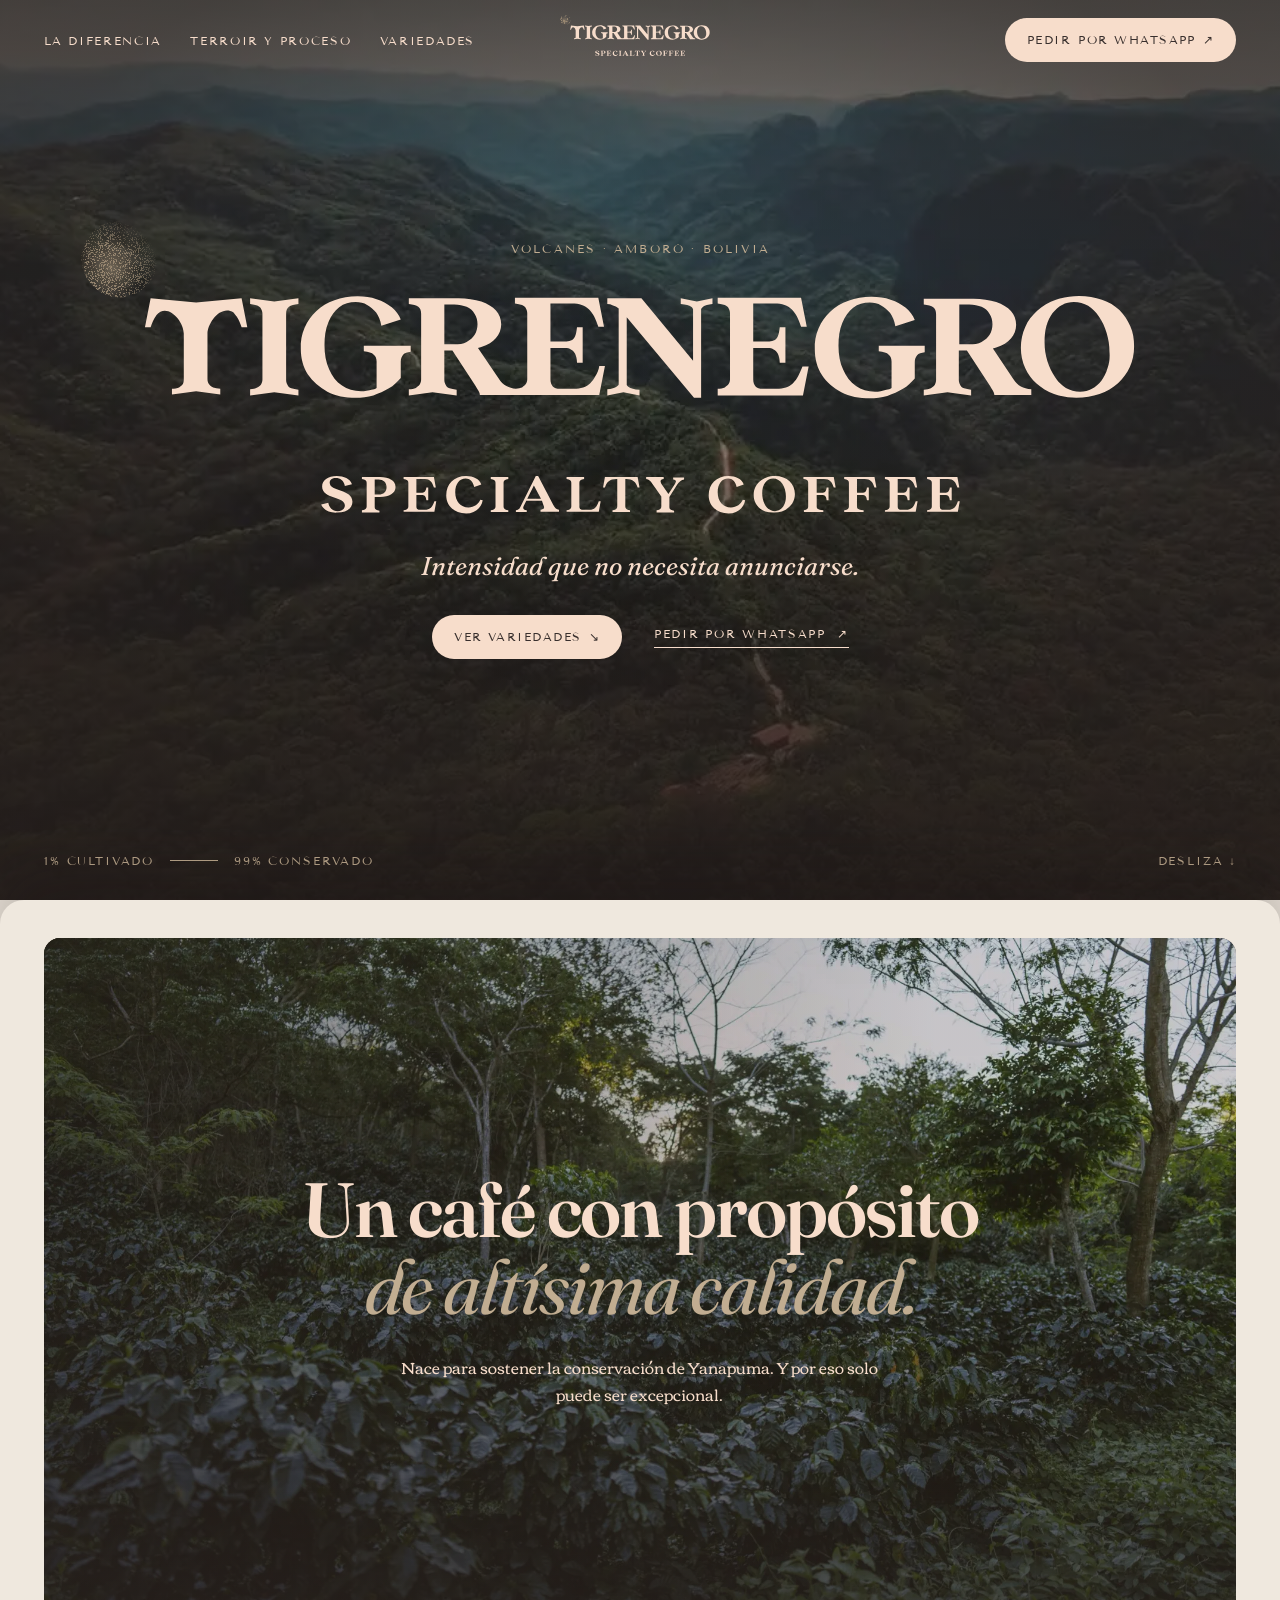
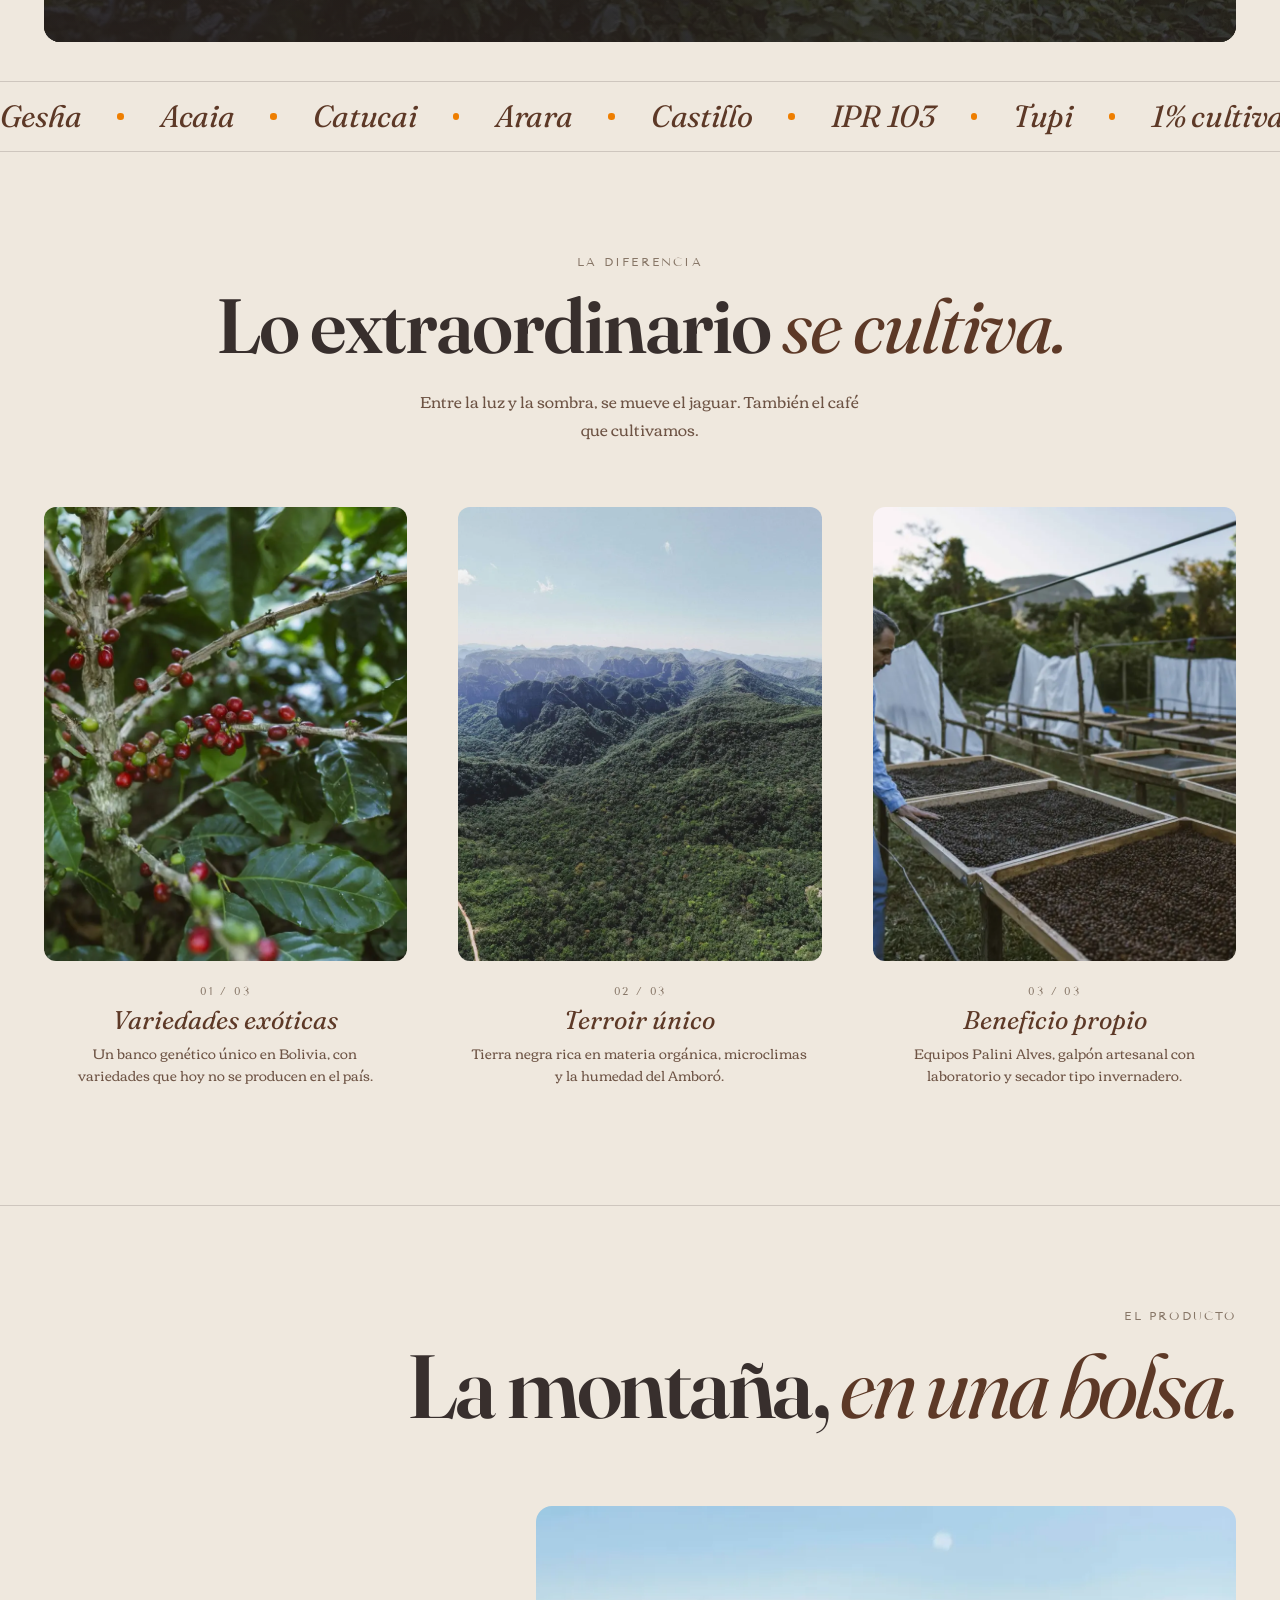
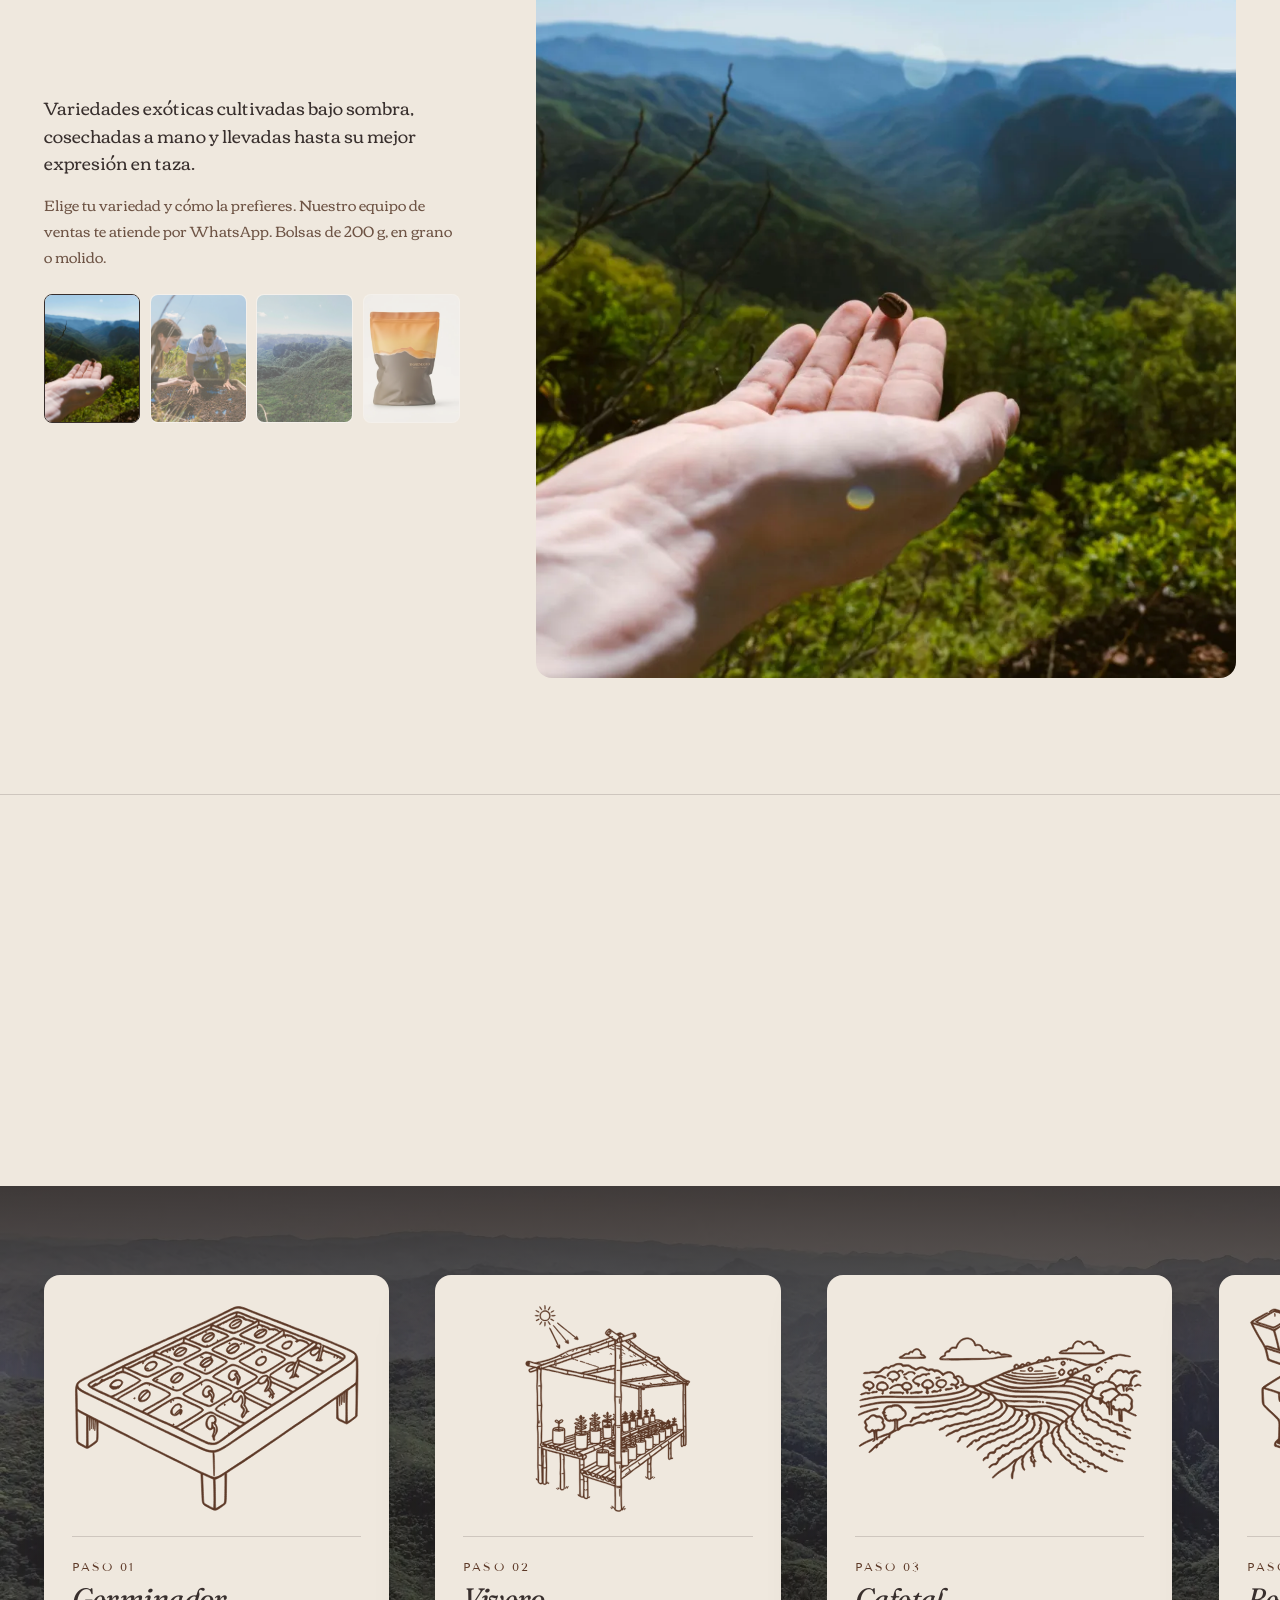
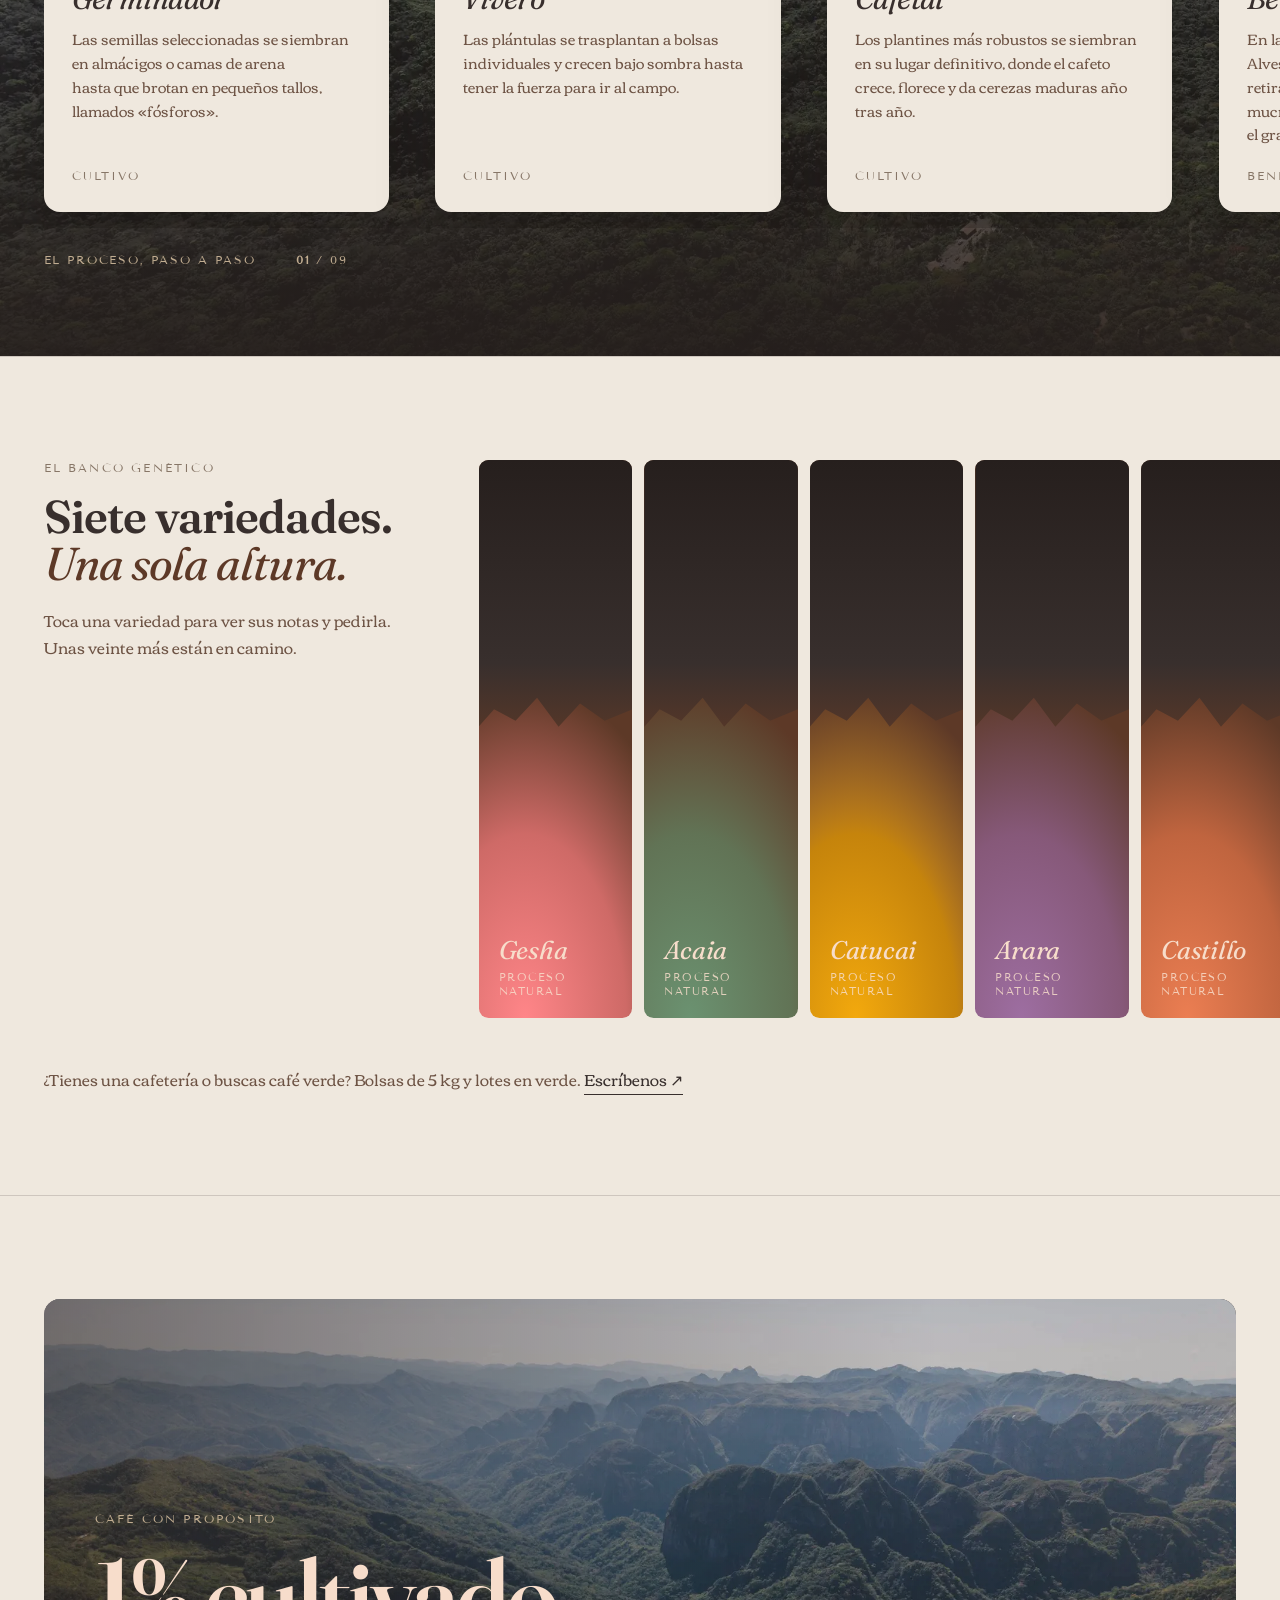
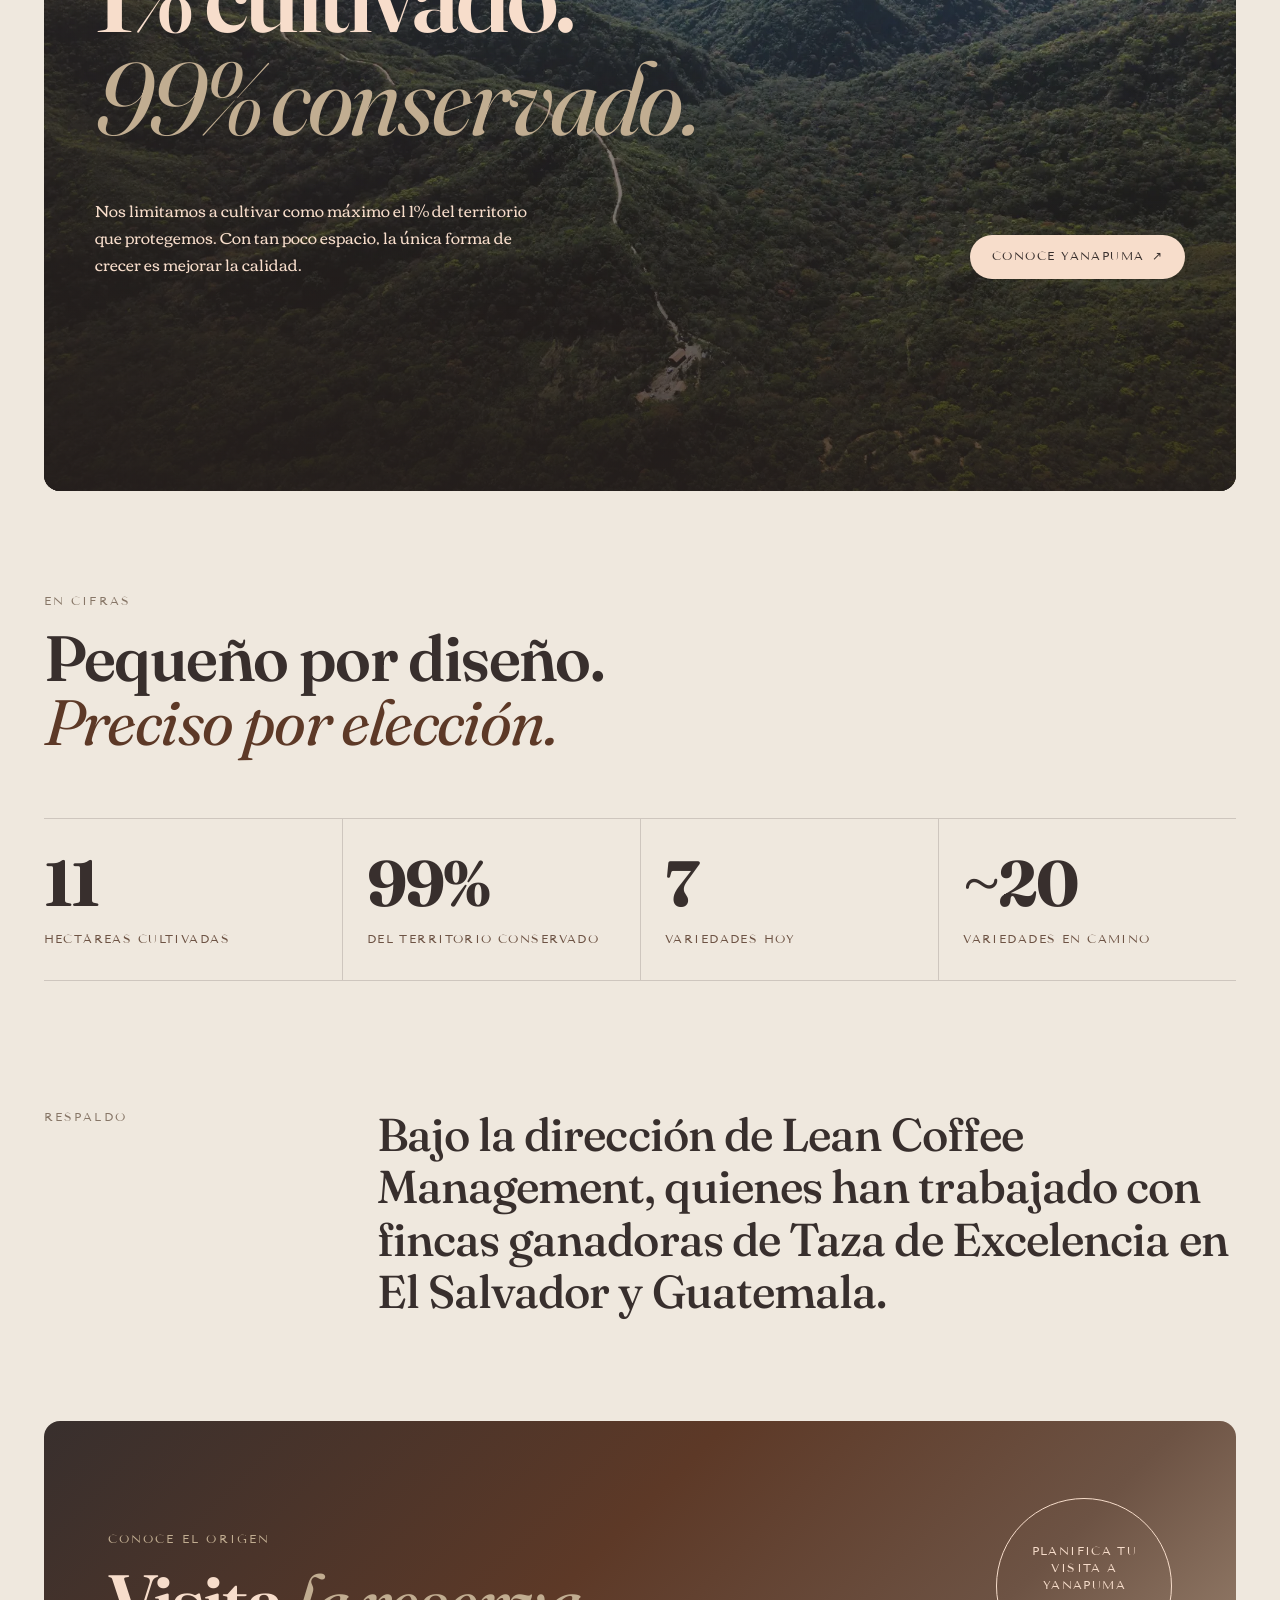
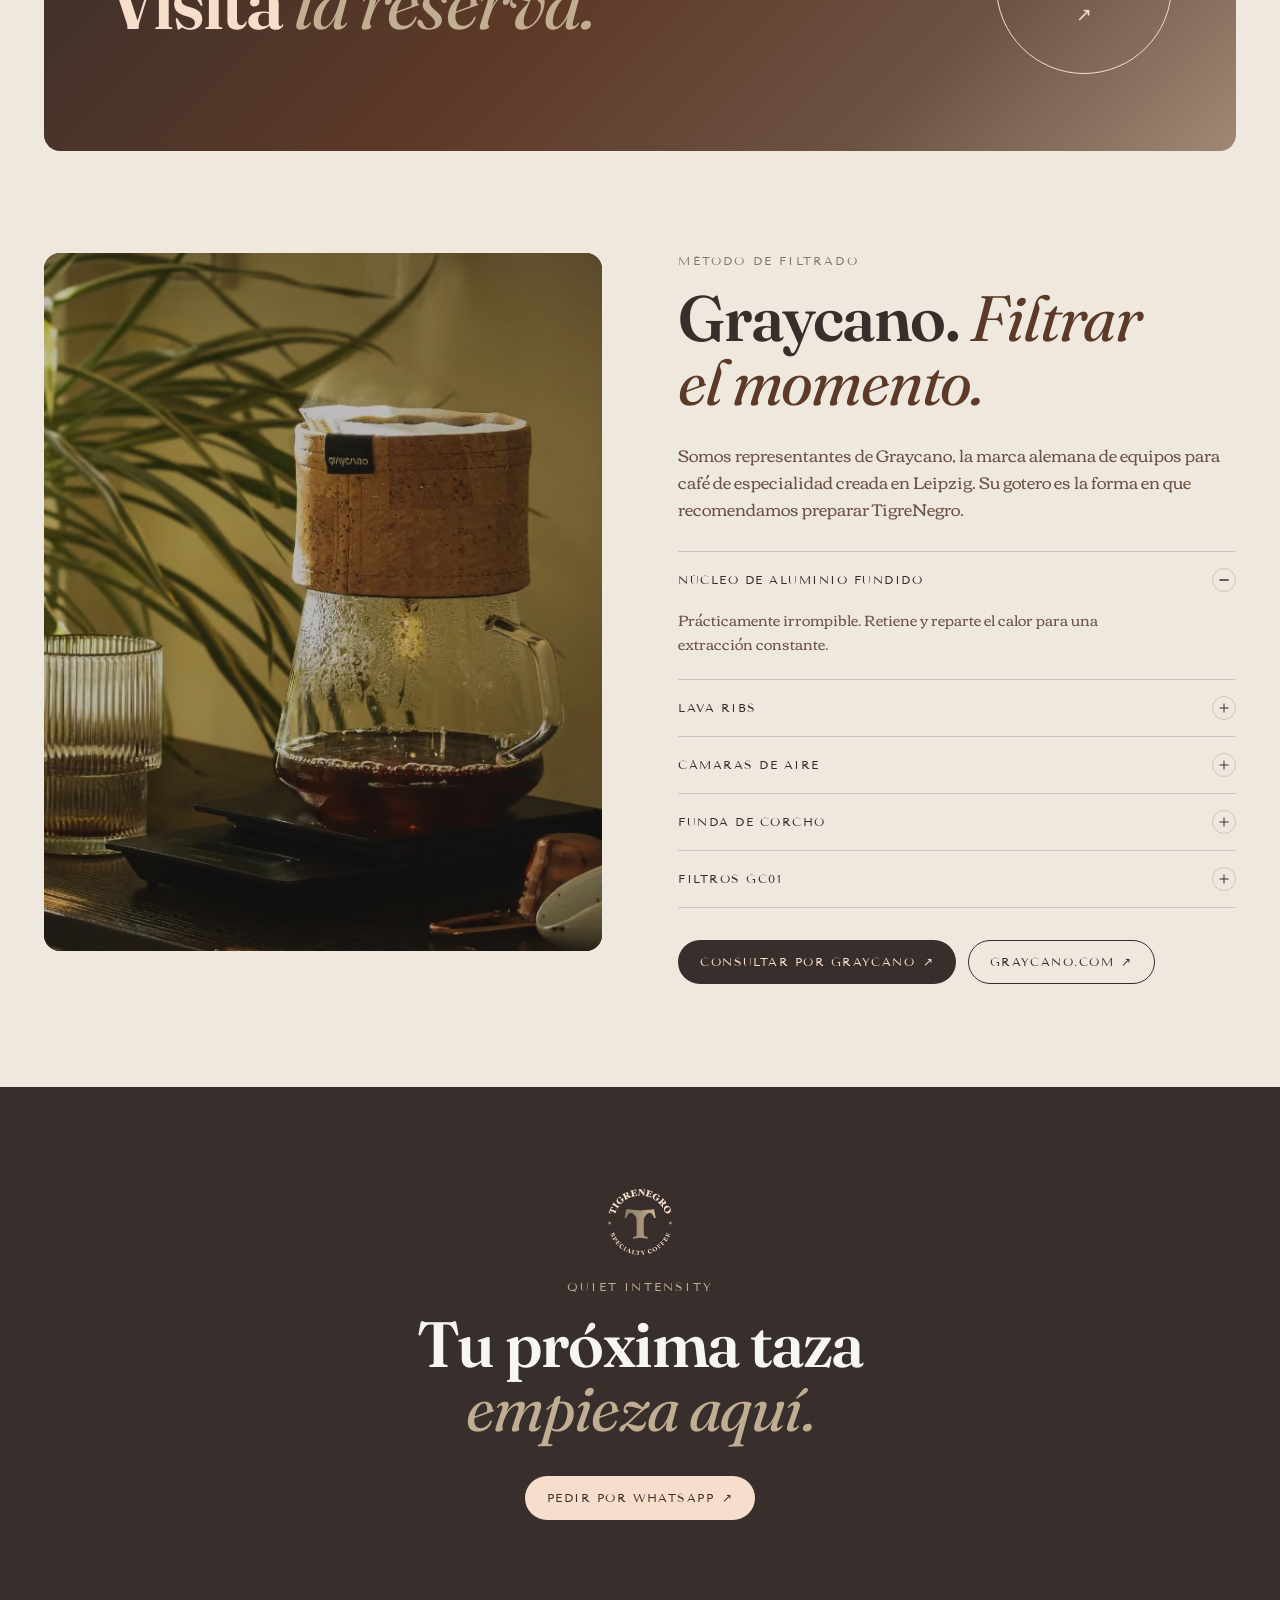
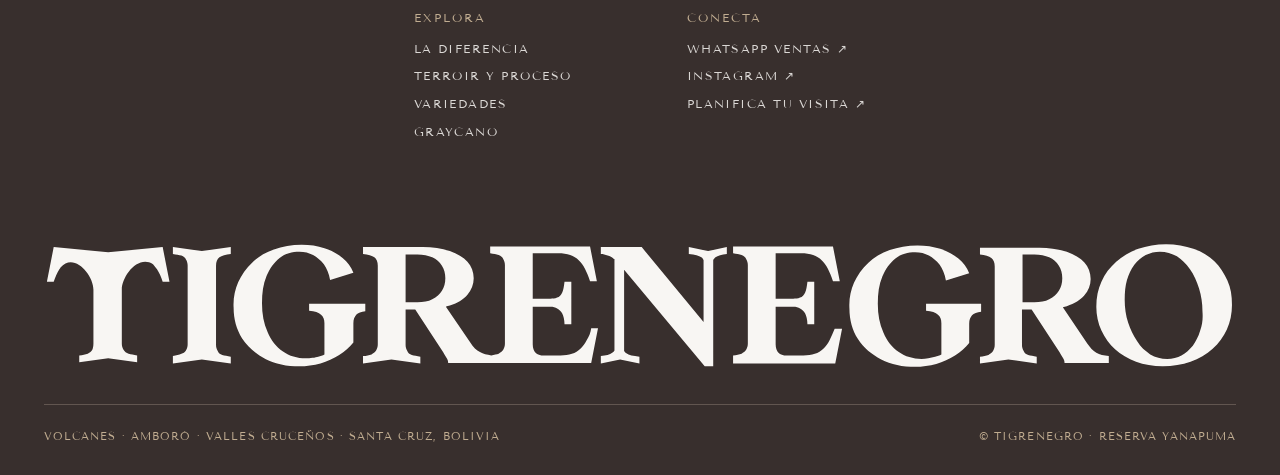
==== commit be1ccd56: "new index page location winner option as index.html" ====
--- a/index.html
+++ b/index.html
@@ -9,367 +9,404 @@
     <link rel="icon" href="media/logo/dot.svg" type="image/svg+xml" />
     <link rel="preconnect" href="https://fonts.googleapis.com" />
     <link rel="preconnect" href="https://fonts.gstatic.com" crossorigin />
-    <link href="https://fonts.googleapis.com/css2?family=Corben:wght@400;700&amp;family=Fraunces:opsz,wght,SOFT,WONK@9..144,500..800,0,0&amp;family=Tenor+Sans&amp;display=swap" rel="stylesheet" />
-    <link rel="stylesheet" href="css/styles.css" />
-    <script defer src="js/main.js"></script>
+    <link href="https://fonts.googleapis.com/css2?family=Corben:wght@400;700&amp;family=Fraunces:ital,opsz,wght@0,9..144,500..800;1,9..144,400..700&amp;family=Tenor+Sans&amp;display=swap" rel="stylesheet" />
+    <link rel="stylesheet" href="css/alternativa.css?v=6" />
+    <script>document.documentElement.classList.add('js');</script>
+    <script defer src="js/alternativa.js?v=4"></script>
   </head>
   <body>
     <a class="skip-link" href="#contenido">Saltar al contenido</a>
 
+    <!-- Header: nav left, centered wordmark, one pill right. Cream over the video, solid once the curtain covers it -->
     <header class="site-header" data-header>
       <div class="header-inner">
-        <a class="header-brand" href="#inicio" aria-label="TigreNegro, ir al inicio">
-          <img class="brand-dot" src="media/logo/dot.svg" alt="" />
-          <span class="logo-mask" data-header-logo></span>
-        </a>
-        <nav class="desktop-nav" aria-label="Navegación principal">
+        <nav class="header-nav" aria-label="Navegación principal">
           <a href="#diferencia">La diferencia</a>
           <a href="#terroir">Terroir y proceso</a>
           <a href="#variedades">Variedades</a>
         </nav>
-        <a class="button button-small header-cta" data-whatsapp href="#">Pedir por WhatsApp <span aria-hidden="true">↗</span></a>
-        <button class="menu-toggle" type="button" aria-expanded="false" aria-controls="mobile-menu">
-          <span></span><span></span><span class="sr-only">Abrir menú</span>
-        </button>
+        <a class="header-brand" href="#inicio" aria-label="TigreNegro, ir al inicio">
+          <img class="brand-dot" src="media/logo/dot.svg" alt="" />
+          <span class="logo-mask"></span>
+        </a>
+        <a class="pill header-cta" data-whatsapp href="#">Pedir <span class="hide-sm">por WhatsApp</span> <span aria-hidden="true">↗</span></a>
       </div>
     </header>
 
-    <div class="mobile-menu" id="mobile-menu" hidden>
-      <nav aria-label="Navegación móvil">
-        <a href="#diferencia">La diferencia <span aria-hidden="true">↘</span></a>
-        <a href="#terroir">Terroir y proceso <span aria-hidden="true">↘</span></a>
-        <a href="#variedades">Variedades <span aria-hidden="true">↘</span></a>
-      </nav>
-      <a class="button button-cream" data-whatsapp href="#">Pedir por WhatsApp <span aria-hidden="true">↗</span></a>
-      <p>Volcanes · Amboró · Bolivia</p>
-    </div>
-
-    <!-- The hero wordmark flies from the hero into the header while scrolling (js/main.js) -->
-    <div class="flight-logo" aria-hidden="true" data-flight><img class="brand-dot" src="media/logo/dot.svg" alt="" /><span class="logo-mask"></span></div>
-
     <main id="contenido">
-      <section class="hero" id="inicio" aria-label="TigreNegro Specialty Coffee">
-        <video class="hero-video" autoplay muted loop playsinline preload="metadata" poster="media/img/hero-poster.webp">
-          <source src="media/video/hero.mp4" type="video/mp4" />
-        </video>
-        <div class="hero-scrim"></div>
-        <div class="hero-content container">
+      <!-- Sticky hero reveal: the video stays pinned while the page slides over it like a curtain (js/alternativa.js) -->
+      <section class="hero" id="inicio" aria-label="TigreNegro Specialty Coffee" data-hero>
+        <div class="hero-media" data-hero-media>
+          <video class="hero-video" autoplay muted loop playsinline preload="metadata" poster="media/img/hero-poster.webp" data-hero-video>
+            <source src="media/video/hero.mp4" type="video/mp4" />
+          </video>
+          <div class="hero-scrim"></div>
+        </div>
+        <div class="hero-content container" data-hero-content>
           <p class="eyebrow">Volcanes · Amboró · Bolivia</p>
-          <h1 class="hero-logo" data-hero-logo>
+          <h1 class="hero-logo">
             <img class="brand-dot" src="media/logo/dot.svg" alt="" />
             <span class="logo-mask"></span>
             <span class="sr-only">TigreNegro Specialty Coffee</span>
           </h1>
           <p class="hero-tagline">Intensidad que no necesita anunciarse.</p>
           <div class="hero-actions">
-            <a class="button button-cream" href="#variedades">Ver variedades <span aria-hidden="true">↘</span></a>
+            <a class="pill pill-cream" href="#variedades">Ver variedades <span aria-hidden="true">↘</span></a>
             <a class="text-link" data-whatsapp href="#">Pedir por WhatsApp <span aria-hidden="true">↗</span></a>
           </div>
         </div>
-        <div class="hero-bottom container" aria-hidden="true">
+        <div class="hero-bottom container" aria-hidden="true" data-hero-content>
           <span>1% cultivado</span><span class="hero-line"></span><span>99% conservado</span>
           <span class="scroll-cue">Desliza <b>↓</b></span>
         </div>
       </section>
 
-      <section class="statement-band image-band" aria-labelledby="statement-title">
-        <img src="media/img/cultivo-sombra.webp" alt="Cafetales bajo sombra en la reserva Yanapuma" data-parallax loading="lazy" />
-        <div class="image-band-overlay"></div>
-        <div class="container statement-content">
-          <h2 id="statement-title" data-split>Un café con propósito de altísima calidad.</h2>
-          <p class="statement-subline" data-reveal>Nace para sostener la conservación de Yanapuma. Y por eso solo puede ser excepcional.</p>
+      <!-- Everything below is the curtain -->
+      <div class="curtain">
+        <!-- Statement: the brand line over a framed photo, then the varieties marquee -->
+        <section class="statement-band" aria-labelledby="statement-title">
+          <div class="container">
+            <div class="photo-band">
+              <img src="media/img/cultivo-sombra.webp" alt="Cafetales bajo sombra en la reserva Yanapuma" loading="lazy" />
+              <div class="photo-band-copy">
+                <h2 id="statement-title" class="display" data-reveal>Un café con propósito <em>de altísima calidad.</em></h2>
+                <p data-reveal>Nace para sostener la conservación de Yanapuma. Y por eso solo puede ser excepcional.</p>
+              </div>
+            </div>
+          </div>
+        </section>
+
+        <div class="marquee" aria-hidden="true">
+          <div class="marquee-track">
+            <span>Gesha</span><i></i><span>Acaia</span><i></i><span>Catucai</span><i></i><span>Arara</span><i></i><span>Castillo</span><i></i><span>IPR 103</span><i></i><span>Tupi</span><i></i><span>1% cultivado</span><i></i><span>99% conservado</span><i></i>
+            <span>Gesha</span><i></i><span>Acaia</span><i></i><span>Catucai</span><i></i><span>Arara</span><i></i><span>Castillo</span><i></i><span>IPR 103</span><i></i><span>Tupi</span><i></i><span>1% cultivado</span><i></i><span>99% conservado</span><i></i>
+          </div>
         </div>
-      </section>
-
-      <div class="marquee" aria-hidden="true">
-        <div class="marquee-track">
-          <span>Gesha</span><i></i><span>Acaia</span><i></i><span>Catucai</span><i></i><span>Arara</span><i></i><span>Castillo</span><i></i><span>IPR 103</span><i></i><span>Tupi</span><i></i><span>1% cultivado</span><i></i><span>99% conservado</span><i></i>
-          <span>Gesha</span><i></i><span>Acaia</span><i></i><span>Catucai</span><i></i><span>Arara</span><i></i><span>Castillo</span><i></i><span>IPR 103</span><i></i><span>Tupi</span><i></i><span>1% cultivado</span><i></i><span>99% conservado</span><i></i>
-        </div>
-      </div>
-
-      <section class="product-section section-light" id="producto" aria-labelledby="product-title">
-        <div class="container product-grid">
-          <div class="product-copy">
+
+        <!-- The difference: headline over three tall frames -->
+        <section class="difference" id="diferencia" aria-labelledby="different-title">
+          <div class="container difference-intro">
+            <p class="eyebrow" data-reveal>La diferencia</p>
+            <h2 id="different-title" class="display" data-reveal>Lo extraordinario <em>se cultiva.</em></h2>
+            <p class="difference-sub" data-reveal>Entre la luz y la sombra, se mueve el jaguar. También el café que cultivamos.</p>
+          </div>
+          <ul class="pillars container">
+            <li class="pillar" data-reveal>
+              <a href="#variedades">
+                <figure><img src="media/img/cerezas.webp" alt="Rama de cafeto con cerezas maduras" width="1400" height="933" loading="lazy" /></figure>
+                <span class="pillar-index">01 / 03</span>
+                <h3>Variedades exóticas</h3>
+                <p>Un banco genético único en Bolivia, con variedades que hoy no se producen en el país.</p>
+              </a>
+            </li>
+            <li class="pillar" data-reveal>
+              <a href="#terroir">
+                <figure><img src="media/img/terroir-dron.webp" alt="Vista aérea de la serranía junto al Parque Nacional Amboró" width="1600" height="1201" loading="lazy" /></figure>
+                <span class="pillar-index">02 / 03</span>
+                <h3>Terroir único</h3>
+                <p>Tierra negra rica en materia orgánica, microclimas y la humedad del Amboró.</p>
+              </a>
+            </li>
+            <li class="pillar" data-reveal>
+              <a href="#terroir">
+                <figure><img src="media/img/secado.webp" alt="Camas de secado de café en la beneficiadora" width="1400" height="933" loading="lazy" /></figure>
+                <span class="pillar-index">03 / 03</span>
+                <h3>Beneficio propio</h3>
+                <p>Equipos Palini Alves, galpón artesanal con laboratorio y secador tipo invernadero.</p>
+              </a>
+            </li>
+          </ul>
+        </section>
+
+        <!-- Product: big statement, then the gallery beside the product image -->
+        <section class="product" id="producto" aria-labelledby="product-title">
+          <div class="container product-head">
             <p class="eyebrow" data-reveal>El producto</p>
-            <h2 id="product-title" class="display-heading" data-split>La montaña, en una bolsa.</h2>
-            <p class="lead" data-reveal>Variedades exóticas cultivadas bajo sombra, cosechadas a mano y llevadas hasta su mejor expresión en taza.</p>
-            <p data-reveal>Elige tu variedad y cómo la prefieres. Nuestro equipo de ventas te atiende por WhatsApp. Bolsas de 200 g, en grano o molido.</p>
-            <a class="button button-dark" href="#variedades" data-reveal>Explorar variedades <span aria-hidden="true">↘</span></a>
-          </div>
-          <div class="product-visual">
-            <div class="product-glow" aria-hidden="true"></div>
-            <img src="media/img/bolsa-granos.webp" alt="Bolsa de café TigreNegro abierta, con granos tostados derramándose" data-scale loading="lazy" />
-            <div class="info-chip chip-top"><strong>Gesha</strong><span>Proceso natural</span></div>
-            <div class="info-chip chip-side"><strong>1.200–1.750</strong><span>msnm</span></div>
-            <div class="info-chip chip-bottom"><strong>200 g</strong><span>Cosecha manual</span></div>
-          </div>
-        </div>
-      </section>
-
-      <section class="different-section section-dark" id="diferencia" aria-labelledby="different-title">
-        <div class="container">
-          <div class="section-intro different-intro">
-            <div>
-              <p class="eyebrow" data-reveal>La diferencia</p>
-              <h2 id="different-title" class="display-heading" data-split>Lo extraordinario se cultiva.</h2>
-            </div>
-            <p data-reveal>Entre la luz y la sombra, se mueve el jaguar. También el café que cultivamos.</p>
-          </div>
-          <div class="feature-grid">
-            <a class="feature-card feature-card-large" href="#variedades" data-reveal>
-              <div class="feature-image"><img src="media/img/cerezas.webp" alt="Rama de cafeto con cerezas maduras" loading="lazy" /></div>
-              <div class="feature-meta"><span>01 / 03</span><span class="arrow" aria-hidden="true">↘</span></div>
-              <h3>Variedades exóticas</h3>
-              <p>Un banco genético único en Bolivia, con variedades que hoy no se producen en el país.</p>
-            </a>
-            <a class="feature-card feature-card-offset" href="#terroir" data-reveal>
-              <div class="feature-image"><img src="media/img/terroir-dron.webp" alt="Vista aérea de la serranía junto al Parque Nacional Amboró" loading="lazy" /></div>
-              <div class="feature-meta"><span>02 / 03</span><span class="arrow" aria-hidden="true">↘</span></div>
-              <h3>Terroir único</h3>
-              <p>Tierra negra rica en materia orgánica, microclimas y la humedad del Amboró.</p>
-            </a>
-            <a class="feature-card feature-card-third" href="#terroir" data-reveal>
-              <div class="feature-image"><img src="media/img/secado.webp" alt="Camas de secado de café en la beneficiadora" loading="lazy" /></div>
-              <div class="feature-meta"><span>03 / 03</span><span class="arrow" aria-hidden="true">↘</span></div>
-              <h3>Beneficio propio</h3>
-              <p>Equipos Palini Alves, galpón artesanal con laboratorio y secador tipo invernadero.</p>
-            </a>
-          </div>
-        </div>
-      </section>
-
-      <section class="terroir-section section-cream" id="terroir" aria-labelledby="terroir-title">
-        <div class="container">
-          <div class="terroir-intro">
+            <h2 id="product-title" class="statement" data-reveal>La montaña, <em>en una bolsa.</em></h2>
+          </div>
+          <div class="container product-grid">
+            <div class="product-side">
+              <p class="product-lead" data-reveal>Variedades exóticas cultivadas bajo sombra, cosechadas a mano y llevadas hasta su mejor expresión en taza.</p>
+              <p class="product-copy" data-reveal>Elige tu variedad y cómo la prefieres. Nuestro equipo de ventas te atiende por WhatsApp. Bolsas de 200 g, en grano o molido.</p>
+
+              <div class="thumbs" role="group" aria-label="Galería" data-reveal>
+                <button class="thumb is-active" type="button" aria-pressed="true" data-src="media/img/grano-montana.webp" data-alt="Mano extendida con un grano de café tostado, frente a las montañas junto al Parque Nacional Amboró" data-pos="50% 50%">
+                  <img src="media/img/grano-montana.webp" alt="" style="object-position: 50% 50%" />
+                  <span class="sr-only">Mano extendida con un grano de café tostado, frente a las montañas junto al Parque Nacional Amboró</span>
+                </button>
+                <button class="thumb" type="button" aria-pressed="false" data-src="media/img/secado-montana.webp" data-alt="Dos personas revisan el café secándose en una cama de secado, frente a las montañas de la reserva Yanapuma" data-pos="23% 50%">
+                  <img src="media/img/secado-montana.webp" alt="" style="object-position: 30% 50%" />
+                  <span class="sr-only">Dos personas revisan el café secándose en una cama de secado, frente a las montañas de la reserva Yanapuma</span>
+                </button>
+                <button class="thumb" type="button" aria-pressed="false" data-src="media/img/serrania-dron.webp" data-alt="Vista aérea de la serranía junto al Parque Nacional Amboró" data-pos="35% 50%">
+                  <img src="media/img/serrania-dron.webp" alt="" style="object-position: 40% 50%" />
+                  <span class="sr-only">Vista aérea de la serranía junto al Parque Nacional Amboró</span>
+                </button>
+                <button class="thumb" type="button" aria-pressed="false" data-src="media/img/bolsa.webp" data-alt="Bolsa de café TigreNegro" data-pos="16% 50%" data-blend data-chips>
+                  <img src="media/img/bolsa.webp" alt="" style="object-position: 22% 50%" />
+                  <span class="sr-only">Bolsa de café TigreNegro</span>
+                </button>
+              </div>
+
+              <a class="pill pill-outline pill-block" href="#variedades" data-reveal>Explorar variedades <span aria-hidden="true">↘</span></a>
+
+            </div>
+
+            <figure class="product-stage" data-stage-frame>
+              <img src="media/img/grano-montana.webp" alt="Mano extendida con un grano de café tostado, frente a las montañas junto al Parque Nacional Amboró" style="object-position: 50% 50%" data-stage />
+              <div class="chips" aria-hidden="true">
+                <div class="info-chip chip-top"><strong>Gesha</strong><span>Proceso natural</span></div>
+                <div class="info-chip chip-side"><strong>1.200–1.750</strong><span>msnm</span></div>
+                <div class="info-chip chip-bottom"><strong>200 g</strong><span>Cosecha manual</span></div>
+              </div>
+            </figure>
+          </div>
+        </section>
+
+        <!-- Terroir y proceso: intro, then the pinned timeline where vertical scroll slides the 9 cards sideways (js/alternativa.js) -->
+        <section class="terroir" id="terroir" aria-labelledby="terroir-title">
+          <div class="container terroir-intro">
             <div>
               <p class="eyebrow" data-reveal>Terroir y proceso</p>
-              <h2 id="terroir-title" class="display-heading" data-split>De la tierra a la taza.</h2>
+              <h2 id="terroir-title" class="display" data-reveal>De la tierra <em>a la taza.</em></h2>
             </div>
             <div>
-              <p class="lead" data-reveal>Cultivamos al borde del bosque, entre 1.200 y 1.750 msnm, donde la humedad del Amboró y la tierra negra hacen posible una calidad singular.</p>
+              <p class="terroir-lead" data-reveal>Cultivamos al borde del bosque, entre 1.200 y 1.750 msnm, donde la humedad del Amboró y la tierra negra hacen posible una calidad singular.</p>
               <p data-reveal>Sembramos bajo sombra, en antiguos chacos que hoy reforestamos, sin tocar el bosque. Y tenemos la infraestructura y el conocimiento para llevar el café hasta su consumo final.</p>
             </div>
           </div>
-        </div>
-
-        <!-- Horizontal timeline: the stage pins while vertical scroll slides the cards sideways,
-             each drawing draws itself as its card comes in (js/main.js) -->
-        <div class="process-timeline" data-timeline>
-          <div class="process-pin" data-timeline-pin>
-            <div class="process-bg" data-timeline-bg data-src="media/img/proceso-panorama.webp" data-ratio="2.4" aria-hidden="true"></div>
-            <div class="process-veil" aria-hidden="true"></div>
-            <ol class="process-track" data-timeline-track>
-              <li class="process-card">
-                <div class="process-figure" data-src="media/proceso/01-germinador.svg" aria-hidden="true"></div>
-                <span class="process-num">Paso 01</span>
-                <h3>Germinador</h3>
-                <p>Las semillas seleccionadas se siembran en almácigos o camas de arena hasta que brotan en pequeños tallos, llamados «fósforos».</p>
-                <span class="process-phase">Cultivo</span>
-              </li>
-              <li class="process-card">
-                <div class="process-figure" data-src="media/proceso/02-vivero.svg" aria-hidden="true"></div>
-                <span class="process-num">Paso 02</span>
-                <h3>Vivero</h3>
-                <p>Las plántulas se trasplantan a bolsas individuales y crecen bajo sombra hasta tener la fuerza para ir al campo.</p>
-                <span class="process-phase">Cultivo</span>
-              </li>
-              <li class="process-card">
-                <div class="process-figure" data-src="media/proceso/03-cafetal.svg" aria-hidden="true"></div>
-                <span class="process-num">Paso 03</span>
-                <h3>Cafetal</h3>
-                <p>Los plantines más robustos se siembran en su lugar definitivo, donde el cafeto crece, florece y da cerezas maduras año tras año.</p>
-                <span class="process-phase">Cultivo</span>
-              </li>
-              <li class="process-card">
-                <div class="process-figure" data-src="media/proceso/04-beneficio-humedo.svg" aria-hidden="true"></div>
-                <span class="process-num">Paso 04</span>
-                <h3>Beneficio húmedo</h3>
-                <p>En la beneficiadora, con equipos Palini Alves, se despulpan las cerezas para retirar la cáscara y se remueve el mucílago, la capa pegajosa que envuelve el grano.</p>
-                <span class="process-phase">Beneficio</span>
-              </li>
-              <li class="process-card">
-                <div class="process-figure" data-src="media/proceso/05-secado.svg" aria-hidden="true"></div>
-                <span class="process-num">Paso 05</span>
-                <h3>Secado</h3>
-                <p>El café en pergamino se extiende al sol o en nuestro secador tipo invernadero hasta bajar su humedad a un nivel estable, cercano al <span class="nowrap">10–12 %</span>.</p>
-                <span class="process-phase">Beneficio</span>
-              </li>
-              <li class="process-card">
-                <div class="process-figure" data-src="media/proceso/06-trillado.svg" aria-hidden="true"></div>
-                <span class="process-num">Paso 06</span>
-                <h3>Trillado</h3>
-                <p>Se retira la cáscara de pergamino del grano seco para obtener el café verde, o «café oro», listo para la selección.</p>
-                <span class="process-phase">Beneficio</span>
-              </li>
-              <li class="process-card">
-                <div class="process-figure" data-src="media/proceso/07-tostado.svg" aria-hidden="true"></div>
-                <span class="process-num">Paso 07</span>
-                <h3>Tostado</h3>
-                <p>El grano verde se somete a altas temperaturas que transforman su química y liberan su aroma, su cuerpo y su perfil de sabor.</p>
-                <span class="process-phase">La taza</span>
-              </li>
-              <li class="process-card">
-                <div class="process-figure" data-src="media/proceso/08-molido.svg" aria-hidden="true"></div>
-                <span class="process-num">Paso 08</span>
-                <h3>Molido</h3>
-                <p>El café tostado se muele al grosor exacto para cada método de preparación: fino, medio o grueso.</p>
-                <span class="process-phase">La taza</span>
-              </li>
-              <li class="process-card">
-                <div class="process-figure" data-src="media/proceso/09-filtrado.svg" aria-hidden="true"></div>
-                <span class="process-num">Paso 09</span>
-                <h3>Filtrado</h3>
-                <p>El agua caliente atraviesa el café molido y extrae sus aceites, aromas y sabores. Así nace la taza. <a class="inline-link" href="#graycano">Lo hacemos con Graycano ↘</a></p>
-                <span class="process-phase">La taza</span>
-              </li>
-            </ol>
-            <div class="process-head" aria-hidden="true">
-              <span class="process-label">El proceso, paso a paso</span>
-              <span class="process-bar"><i data-step-bar></i></span>
-              <span class="process-count"><b data-step-current>01</b> / 09</span>
-            </div>
-          </div>
-        </div>
-      </section>
-
-
-      <section class="varieties-section section-dark" id="variedades" aria-labelledby="varieties-title">
-        <div class="container">
-          <div class="section-intro varieties-intro">
-            <div>
-              <p class="eyebrow" data-reveal>El banco genético</p>
-              <h2 id="varieties-title" class="display-heading" data-split>Siete variedades. Una sola altura.</h2>
-            </div>
-            <p data-reveal>Toca una variedad para ver sus notas y pedirla. Unas veinte más están en camino.</p>
-          </div>
-          <div class="variety-grid">
-            <article class="variety-card" style="--glow: #ff7f82" data-variety="Gesha" data-reveal>
-              <button class="variety-front" type="button" aria-expanded="false"><span class="card-index">01</span><span class="variety-name">Gesha</span><span class="variety-process">Proceso natural</span><span class="card-hint" aria-hidden="true">Ver notas ↻</span></button>
-              <div class="variety-back"><span class="variety-name">Gesha</span><p>Dulce, natural y frutas tropicales</p><a class="button button-cream button-small" data-whatsapp href="#">Pedir por WhatsApp <span aria-hidden="true">↗</span></a></div>
-            </article>
-            <article class="variety-card" style="--glow: #638c69" data-variety="Acaia" data-reveal>
-              <button class="variety-front" type="button" aria-expanded="false"><span class="card-index">02</span><span class="variety-name">Acaia</span><span class="variety-process">Proceso natural</span><span class="card-hint" aria-hidden="true">Ver notas ↻</span></button>
-              <div class="variety-back"><span class="variety-name">Acaia</span><p>Kiwi, tumbo y piña</p><a class="button button-cream button-small" data-whatsapp href="#">Pedir por WhatsApp <span aria-hidden="true">↗</span></a></div>
-            </article>
-            <article class="variety-card" style="--glow: #f2a400" data-variety="Catucai" data-reveal>
-              <button class="variety-front" type="button" aria-expanded="false"><span class="card-index">03</span><span class="variety-name">Catucai</span><span class="variety-process">Proceso natural</span><span class="card-hint" aria-hidden="true">Ver notas ↻</span></button>
-              <div class="variety-back"><span class="variety-name">Catucai</span><p>Dulce de leche, papaya y mango</p><a class="button button-cream button-small" data-whatsapp href="#">Pedir por WhatsApp <span aria-hidden="true">↗</span></a></div>
-            </article>
-            <article class="variety-card" style="--glow: #98669c" data-variety="Arara" data-reveal>
-              <button class="variety-front" type="button" aria-expanded="false"><span class="card-index">04</span><span class="variety-name">Arara</span><span class="variety-process">Proceso natural</span><span class="card-hint" aria-hidden="true">Ver notas ↻</span></button>
-              <div class="variety-back"><span class="variety-name">Arara</span><p>Dulce de leche, papaya y mango</p><a class="button button-cream button-small" data-whatsapp href="#">Pedir por WhatsApp <span aria-hidden="true">↗</span></a></div>
-            </article>
-            <article class="variety-card" style="--glow: #ea7749" data-variety="Castillo" data-reveal>
-              <button class="variety-front" type="button" aria-expanded="false"><span class="card-index">05</span><span class="variety-name">Castillo</span><span class="variety-process">Proceso natural</span><span class="card-hint" aria-hidden="true">Ver notas ↻</span></button>
-              <div class="variety-back"><span class="variety-name">Castillo</span><p>Dulce, natural y frutas tropicales</p><a class="button button-cream button-small" data-whatsapp href="#">Pedir por WhatsApp <span aria-hidden="true">↗</span></a></div>
-            </article>
-            <article class="variety-card" style="--glow: #6379c4" data-variety="IPR 103" data-reveal>
-              <button class="variety-front" type="button" aria-expanded="false"><span class="card-index">06</span><span class="variety-name">IPR 103</span><span class="variety-process">Proceso natural</span><span class="card-hint" aria-hidden="true">Ver notas ↻</span></button>
-              <div class="variety-back"><span class="variety-name">IPR 103</span><p>Kiwi, tumbo y piña</p><a class="button button-cream button-small" data-whatsapp href="#">Pedir por WhatsApp <span aria-hidden="true">↗</span></a></div>
-            </article>
-            <article class="variety-card" style="--glow: #72abae" data-variety="Tupi" data-reveal>
-              <button class="variety-front" type="button" aria-expanded="false"><span class="card-index">07</span><span class="variety-name">Tupi</span><span class="variety-process">Proceso natural</span><span class="card-hint" aria-hidden="true">Ver notas ↻</span></button>
-              <div class="variety-back"><span class="variety-name">Tupi</span><p>Jazmín, durazno y piña</p><a class="button button-cream button-small" data-whatsapp href="#">Pedir por WhatsApp <span aria-hidden="true">↗</span></a></div>
-            </article>
-            <div class="variety-card variety-next" data-reveal>
-              <span class="card-index">+20</span>
-              <p class="variety-next-title">Nuevas variedades exóticas</p>
-              <p>Llegan con la próxima cosecha. Las más especiales están por venir.</p>
-            </div>
-          </div>
-          <p class="wholesale-note" data-reveal>¿Tienes una cafetería o buscas café verde? Bolsas de 5 kg y lotes en verde. <a data-whatsapp data-message="Hola, tengo una cafetería y quiero información sobre bolsas de 5 kg o café verde TigreNegro." href="#">Escríbenos ↗</a></p>
-        </div>
-      </section>
-
-      <section class="purpose-band image-band" aria-labelledby="purpose-title">
-        <img src="media/img/reserva-dron.webp" alt="Bosque conservado de la reserva Yanapuma visto desde el aire" data-parallax loading="lazy" />
-        <div class="image-band-overlay"></div>
-        <div class="container purpose-content">
-          <p class="eyebrow" data-reveal>Café con propósito</p>
-          <h2 id="purpose-title" data-split>1% cultivado. 99% conservado.</h2>
-          <div class="purpose-bottom" data-reveal>
-            <p>Nos limitamos a cultivar como máximo el 1% del territorio que protegemos. Con tan poco espacio, la única forma de crecer es mejorar la calidad.</p>
-            <a class="button button-cream" href="https://giro54bo.github.io/yanapuma-web/" target="_blank" rel="noopener">Conoce Yanapuma <span aria-hidden="true">↗</span></a>
-          </div>
-        </div>
-      </section>
-
-      <section class="stats-section section-light" id="cifras" aria-labelledby="stats-title">
-        <div class="container">
-          <div class="section-intro">
+          <div class="process-timeline" data-timeline>
+            <div class="process-pin" data-timeline-pin>
+              <div class="process-bg" data-timeline-bg data-src="media/img/proceso-panorama.webp" data-ratio="2.4" aria-hidden="true"></div>
+              <div class="process-veil" aria-hidden="true"></div>
+              <ol class="process-track" data-timeline-track>
+                <li class="process-card">
+                  <div class="process-figure" data-src="media/proceso/01-germinador.svg" aria-hidden="true"></div>
+                  <span class="process-num">Paso 01</span>
+                  <h3>Germinador</h3>
+                  <p>Las semillas seleccionadas se siembran en almácigos o camas de arena hasta que brotan en pequeños tallos, llamados «fósforos».</p>
+                  <span class="process-phase">Cultivo</span>
+                </li>
+                <li class="process-card">
+                  <div class="process-figure" data-src="media/proceso/02-vivero.svg" aria-hidden="true"></div>
+                  <span class="process-num">Paso 02</span>
+                  <h3>Vivero</h3>
+                  <p>Las plántulas se trasplantan a bolsas individuales y crecen bajo sombra hasta tener la fuerza para ir al campo.</p>
+                  <span class="process-phase">Cultivo</span>
+                </li>
+                <li class="process-card">
+                  <div class="process-figure" data-src="media/proceso/03-cafetal.svg" aria-hidden="true"></div>
+                  <span class="process-num">Paso 03</span>
+                  <h3>Cafetal</h3>
+                  <p>Los plantines más robustos se siembran en su lugar definitivo, donde el cafeto crece, florece y da cerezas maduras año tras año.</p>
+                  <span class="process-phase">Cultivo</span>
+                </li>
+                <li class="process-card">
+                  <div class="process-figure" data-src="media/proceso/04-beneficio-humedo.svg" aria-hidden="true"></div>
+                  <span class="process-num">Paso 04</span>
+                  <h3>Beneficio húmedo</h3>
+                  <p>En la beneficiadora, con equipos Palini Alves, se despulpan las cerezas para retirar la cáscara y se remueve el mucílago, la capa pegajosa que envuelve el grano.</p>
+                  <span class="process-phase">Beneficio</span>
+                </li>
+                <li class="process-card">
+                  <div class="process-figure" data-src="media/proceso/05-secado.svg" aria-hidden="true"></div>
+                  <span class="process-num">Paso 05</span>
+                  <h3>Secado</h3>
+                  <p>El café en pergamino se extiende al sol o en nuestro secador tipo invernadero hasta bajar su humedad a un nivel estable, cercano al <span class="nowrap">10–12 %</span>.</p>
+                  <span class="process-phase">Beneficio</span>
+                </li>
+                <li class="process-card">
+                  <div class="process-figure" data-src="media/proceso/06-trillado.svg" aria-hidden="true"></div>
+                  <span class="process-num">Paso 06</span>
+                  <h3>Trillado</h3>
+                  <p>Se retira la cáscara de pergamino del grano seco para obtener el café verde, o «café oro», listo para la selección.</p>
+                  <span class="process-phase">Beneficio</span>
+                </li>
+                <li class="process-card">
+                  <div class="process-figure" data-src="media/proceso/07-tostado.svg" aria-hidden="true"></div>
+                  <span class="process-num">Paso 07</span>
+                  <h3>Tostado</h3>
+                  <p>El grano verde se somete a altas temperaturas que transforman su química y liberan su aroma, su cuerpo y su perfil de sabor.</p>
+                  <span class="process-phase">La taza</span>
+                </li>
+                <li class="process-card">
+                  <div class="process-figure" data-src="media/proceso/08-molido.svg" aria-hidden="true"></div>
+                  <span class="process-num">Paso 08</span>
+                  <h3>Molido</h3>
+                  <p>El café tostado se muele al grosor exacto para cada método de preparación: fino, medio o grueso.</p>
+                  <span class="process-phase">La taza</span>
+                </li>
+                <li class="process-card">
+                  <div class="process-figure" data-src="media/proceso/09-filtrado.svg" aria-hidden="true"></div>
+                  <span class="process-num">Paso 09</span>
+                  <h3>Filtrado</h3>
+                  <p>El agua caliente atraviesa el café molido y extrae sus aceites, aromas y sabores. Así nace la taza. <a class="inline-link" href="#graycano">Lo hacemos con Graycano ↘</a></p>
+                  <span class="process-phase">La taza</span>
+                </li>
+              </ol>
+              <div class="process-head" aria-hidden="true">
+                <span class="process-label">El proceso, paso a paso</span>
+                <span class="process-bar"><i data-step-bar></i></span>
+                <span class="process-count"><b data-step-current>01</b> / 09</span>
+              </div>
+            </div>
+          </div>
+        </section>
+
+        <!-- Varieties: intro on the left, a strip of tall cards that open on tap -->
+        <section class="varieties" id="variedades" aria-labelledby="varieties-title">
+          <div class="varieties-grid">
+            <div class="varieties-intro" data-reveal>
+              <p class="eyebrow">El banco genético</p>
+              <h2 id="varieties-title">Siete variedades. <em>Una sola altura.</em></h2>
+              <p>Toca una variedad para ver sus notas y pedirla. Unas veinte más están en camino.</p>
+            </div>
+            <ul class="variety-strip">
+              <li class="variety" style="--glow: #ff7f82" data-variety="Gesha">
+                <button type="button" aria-expanded="false"><span class="variety-name">Gesha</span><span class="variety-process">Proceso natural</span></button>
+                <div class="variety-detail"><span class="variety-tag">01</span><p>Dulce, natural y frutas tropicales</p><a class="pill pill-cream pill-small" data-whatsapp href="#">Pedir por WhatsApp <span aria-hidden="true">↗</span></a></div>
+              </li>
+              <li class="variety" style="--glow: #638c69" data-variety="Acaia">
+                <button type="button" aria-expanded="false"><span class="variety-name">Acaia</span><span class="variety-process">Proceso natural</span></button>
+                <div class="variety-detail"><span class="variety-tag">02</span><p>Kiwi, tumbo y piña</p><a class="pill pill-cream pill-small" data-whatsapp href="#">Pedir por WhatsApp <span aria-hidden="true">↗</span></a></div>
+              </li>
+              <li class="variety" style="--glow: #f2a400" data-variety="Catucai">
+                <button type="button" aria-expanded="false"><span class="variety-name">Catucai</span><span class="variety-process">Proceso natural</span></button>
+                <div class="variety-detail"><span class="variety-tag">03</span><p>Dulce de leche, papaya y mango</p><a class="pill pill-cream pill-small" data-whatsapp href="#">Pedir por WhatsApp <span aria-hidden="true">↗</span></a></div>
+              </li>
+              <li class="variety" style="--glow: #98669c" data-variety="Arara">
+                <button type="button" aria-expanded="false"><span class="variety-name">Arara</span><span class="variety-process">Proceso natural</span></button>
+                <div class="variety-detail"><span class="variety-tag">04</span><p>Dulce de leche, papaya y mango</p><a class="pill pill-cream pill-small" data-whatsapp href="#">Pedir por WhatsApp <span aria-hidden="true">↗</span></a></div>
+              </li>
+              <li class="variety" style="--glow: #ea7749" data-variety="Castillo">
+                <button type="button" aria-expanded="false"><span class="variety-name">Castillo</span><span class="variety-process">Proceso natural</span></button>
+                <div class="variety-detail"><span class="variety-tag">05</span><p>Dulce, natural y frutas tropicales</p><a class="pill pill-cream pill-small" data-whatsapp href="#">Pedir por WhatsApp <span aria-hidden="true">↗</span></a></div>
+              </li>
+              <li class="variety" style="--glow: #6379c4" data-variety="IPR 103">
+                <button type="button" aria-expanded="false"><span class="variety-name">IPR 103</span><span class="variety-process">Proceso natural</span></button>
+                <div class="variety-detail"><span class="variety-tag">06</span><p>Kiwi, tumbo y piña</p><a class="pill pill-cream pill-small" data-whatsapp href="#">Pedir por WhatsApp <span aria-hidden="true">↗</span></a></div>
+              </li>
+              <li class="variety" style="--glow: #72abae" data-variety="Tupi">
+                <button type="button" aria-expanded="false"><span class="variety-name">Tupi</span><span class="variety-process">Proceso natural</span></button>
+                <div class="variety-detail"><span class="variety-tag">07</span><p>Jazmín, durazno y piña</p><a class="pill pill-cream pill-small" data-whatsapp href="#">Pedir por WhatsApp <span aria-hidden="true">↗</span></a></div>
+              </li>
+              <li class="variety variety-soon">
+                <span class="variety-tag">+20</span>
+                <p class="variety-soon-title">Nuevas variedades exóticas</p>
+                <p>Llegan con la próxima cosecha. Las más especiales están por venir.</p>
+              </li>
+            </ul>
+          </div>
+          <p class="container wholesale-note" data-reveal>¿Tienes una cafetería o buscas café verde? Bolsas de 5 kg y lotes en verde. <a class="inline-link" data-whatsapp data-message="Hola, tengo una cafetería y quiero información sobre bolsas de 5 kg o café verde TigreNegro." href="#">Escríbenos ↗</a></p>
+        </section>
+        <!-- Purpose: framed aerial photo with the 1% / 99% line -->
+        <section class="purpose-band" aria-labelledby="purpose-title">
+          <div class="container">
+            <div class="photo-band photo-band-tall">
+              <img src="media/img/reserva-dron.webp" alt="Bosque conservado de la reserva Yanapuma visto desde el aire" loading="lazy" />
+              <div class="photo-band-copy photo-band-copy-left">
+                <p class="eyebrow" data-reveal>Café con propósito</p>
+                <h2 id="purpose-title" class="display" data-reveal>1% cultivado. <em>99% conservado.</em></h2>
+                <div class="purpose-bottom" data-reveal>
+                  <p>Nos limitamos a cultivar como máximo el 1% del territorio que protegemos. Con tan poco espacio, la única forma de crecer es mejorar la calidad.</p>
+                  <a class="pill pill-cream" href="https://giro54bo.github.io/yanapuma-web/" target="_blank" rel="noopener">Conoce Yanapuma <span aria-hidden="true">↗</span></a>
+                </div>
+              </div>
+            </div>
+          </div>
+        </section>
+
+        <!-- Stats -->
+        <section class="stats" id="cifras" aria-labelledby="stats-title">
+          <div class="container">
             <p class="eyebrow" data-reveal>En cifras</p>
-            <h2 id="stats-title" class="display-heading" data-split>Pequeño por diseño. Preciso por elección.</h2>
-          </div>
-          <div class="stats-grid">
-            <div class="stat-card" data-reveal><strong><span data-count="11">11</span></strong><span>hectáreas cultivadas</span></div>
-            <div class="stat-card" data-reveal><strong><span data-count="99">99</span>%</strong><span>del territorio conservado</span></div>
-            <div class="stat-card" data-reveal><strong><span data-count="7">7</span></strong><span>variedades hoy</span></div>
-            <div class="stat-card" data-reveal><strong>~<span data-count="20">20</span></strong><span>variedades en camino</span></div>
-          </div>
-        </div>
-      </section>
-
-      <section class="proof-section section-light" id="respaldo" aria-labelledby="proof-title">
-        <div class="container proof-grid">
-          <p class="eyebrow" id="proof-title" data-reveal>Respaldo</p>
-          <blockquote data-reveal>Bajo la dirección de Lean Coffee Management, quienes han trabajado con fincas ganadoras de Taza de Excelencia en El Salvador y Guatemala.</blockquote>
-        </div>
-      </section>
-
-      <section class="visit-band" aria-labelledby="visit-title">
-        <div class="container visit-inner">
-          <div><p class="eyebrow" data-reveal>Conoce el origen</p><h2 id="visit-title" data-split>Visita la reserva.</h2></div>
-          <a class="circle-link" href="https://giro54bo.github.io/yanapuma-web/#contacto" target="_blank" rel="noopener" data-reveal>Planifica tu visita a Yanapuma <span aria-hidden="true">↗</span></a>
-        </div>
-      </section>
-
-      <section class="graycano-section section-light" id="graycano" aria-labelledby="graycano-title">
-        <div class="container graycano-grid">
-          <figure class="graycano-visual">
-            <img src="media/img/graycano.avif" alt="Gotero Graycano con funda de corcho sobre una jarra de vidrio con café recién filtrado" width="1200" height="746" data-scale loading="lazy" />
-          </figure>
-          <div class="graycano-copy">
-            <p class="eyebrow" data-reveal>Método de filtrado</p>
-            <h2 id="graycano-title" class="display-heading" data-split>Graycano. Filtrar el momento.</h2>
-            <p class="lead" data-reveal>Somos representantes de Graycano, la marca alemana de equipos para café de especialidad creada en Leipzig. Su gotero es la forma en que recomendamos preparar TigreNegro.</p>
-            <ul class="graycano-features" data-reveal>
-              <li><strong>Núcleo de aluminio fundido</strong><span>Prácticamente irrompible. Retiene y reparte el calor para una extracción constante.</span></li>
-              <li><strong>Lava Ribs</strong><span>Nervaduras que guían el agua de forma pareja por la cama de café, para notas más brillantes y dulces.</span></li>
-              <li><strong>Cámaras de aire</strong><span>Atrapan el vapor del filtrado y mantienen estable la temperatura.</span></li>
-              <li><strong>Funda de corcho</strong><span>Hecha a mano en Portugal. Protege las manos y aísla la preparación.</span></li>
-              <li><strong>Filtros GC01</strong><span>Papel de pulpa de madera japonesa, pensado para este gotero.</span></li>
-            </ul>
-            <div class="graycano-actions" data-reveal>
-              <a class="button button-dark" data-whatsapp data-message="Hola, quiero información sobre los productos Graycano." href="#">Consultar por Graycano <span aria-hidden="true">↗</span></a>
-              <a class="button button-outline" href="https://graycano.com/" target="_blank" rel="noopener">graycano.com <span aria-hidden="true">↗</span></a>
-            </div>
-          </div>
-        </div>
-      </section>
-
-      <section class="closing-section section-dark" aria-labelledby="closing-title">
-        <div class="container closing-inner">
-          <p class="eyebrow" data-reveal>Quiet intensity</p>
-          <h2 id="closing-title" data-split>Tu próxima taza empieza aquí.</h2>
-          <a class="button button-cream" data-whatsapp href="#" data-reveal>Pedir por WhatsApp <span aria-hidden="true">↗</span></a>
-        </div>
-      </section>
+            <h2 id="stats-title" class="statement-sm" data-reveal>Pequeño por diseño. <em>Preciso por elección.</em></h2>
+            <dl class="stats-grid" data-reveal>
+              <div><dt><span data-count="11">11</span></dt><dd>hectáreas cultivadas</dd></div>
+              <div><dt><span data-count="99">99</span>%</dt><dd>del territorio conservado</dd></div>
+              <div><dt><span data-count="7">7</span></dt><dd>variedades hoy</dd></div>
+              <div><dt>~<span data-count="20">20</span></dt><dd>variedades en camino</dd></div>
+            </dl>
+          </div>
+        </section>
+
+        <!-- Proof -->
+        <section class="proof" id="respaldo" aria-labelledby="proof-title">
+          <div class="container proof-grid">
+            <p class="eyebrow" id="proof-title" data-reveal>Respaldo</p>
+            <blockquote data-reveal>Bajo la dirección de Lean Coffee Management, quienes han trabajado con fincas ganadoras de Taza de Excelencia en El Salvador y Guatemala.</blockquote>
+          </div>
+        </section>
+
+        <!-- Visit -->
+        <section class="visit" aria-labelledby="visit-title">
+          <div class="container">
+            <div class="visit-inner">
+              <div><p class="eyebrow" data-reveal>Conoce el origen</p><h2 id="visit-title" class="display" data-reveal>Visita <em>la reserva.</em></h2></div>
+              <a class="circle-link" href="https://giro54bo.github.io/yanapuma-web/#contacto" target="_blank" rel="noopener" data-reveal>Planifica tu visita a Yanapuma <span aria-hidden="true">↗</span></a>
+            </div>
+          </div>
+        </section>
+
+        <!-- Graycano: photo beside the copy, the five features as an accordion -->
+        <section class="graycano" id="graycano" aria-labelledby="graycano-title">
+          <div class="container graycano-grid">
+            <figure class="graycano-visual">
+              <img src="media/img/graycano.avif" alt="Gotero Graycano con funda de corcho sobre una jarra de vidrio con café recién filtrado" width="1200" height="746" loading="lazy" />
+            </figure>
+            <div class="graycano-copy">
+              <p class="eyebrow" data-reveal>Método de filtrado</p>
+              <h2 id="graycano-title" class="statement-sm" data-reveal>Graycano. <em>Filtrar el momento.</em></h2>
+              <p class="graycano-lead" data-reveal>Somos representantes de Graycano, la marca alemana de equipos para café de especialidad creada en Leipzig. Su gotero es la forma en que recomendamos preparar TigreNegro.</p>
+              <div class="accordion" data-reveal>
+                <details open>
+                  <summary>Núcleo de aluminio fundido<i aria-hidden="true"></i></summary>
+                  <div class="accordion-body"><p>Prácticamente irrompible. Retiene y reparte el calor para una extracción constante.</p></div>
+                </details>
+                <details>
+                  <summary>Lava Ribs<i aria-hidden="true"></i></summary>
+                  <div class="accordion-body"><p>Nervaduras que guían el agua de forma pareja por la cama de café, para notas más brillantes y dulces.</p></div>
+                </details>
+                <details>
+                  <summary>Cámaras de aire<i aria-hidden="true"></i></summary>
+                  <div class="accordion-body"><p>Atrapan el vapor del filtrado y mantienen estable la temperatura.</p></div>
+                </details>
+                <details>
+                  <summary>Funda de corcho<i aria-hidden="true"></i></summary>
+                  <div class="accordion-body"><p>Hecha a mano en Portugal. Protege las manos y aísla la preparación.</p></div>
+                </details>
+                <details>
+                  <summary>Filtros GC01<i aria-hidden="true"></i></summary>
+                  <div class="accordion-body"><p>Papel de pulpa de madera japonesa, pensado para este gotero.</p></div>
+                </details>
+              </div>
+              <div class="graycano-actions" data-reveal>
+                <a class="pill pill-dark" data-whatsapp data-message="Hola, quiero información sobre los productos Graycano." href="#">Consultar por Graycano <span aria-hidden="true">↗</span></a>
+                <a class="pill pill-outline" href="https://graycano.com/" target="_blank" rel="noopener">graycano.com <span aria-hidden="true">↗</span></a>
+              </div>
+            </div>
+          </div>
+        </section>
+      </div>
     </main>
 
-    <footer class="site-footer">
-      <div class="container footer-top">
-        <a class="footer-brand" href="#inicio" aria-label="TigreNegro, volver al inicio"><img src="media/logo/circle.svg" alt="" /></a>
-        <div class="footer-links">
-          <div><span class="footer-label">Explora</span><a href="#diferencia">La diferencia</a><a href="#terroir">Terroir y proceso</a><a href="#variedades">Variedades</a><a href="#graycano">Graycano</a></div>
-          <div><span class="footer-label">Conecta</span><a data-whatsapp href="#">WhatsApp ventas ↗</a><a href="https://instagram.com/tigrenegro.cafe" target="_blank" rel="noopener">Instagram ↗</a><a href="https://giro54bo.github.io/yanapuma-web/#contacto" target="_blank" rel="noopener">Planifica tu visita ↗</a></div>
-        </div>
-      </div>
-      <div class="container footer-bottom">
-        <p>Volcanes · Amboró · Valles Cruceños · Santa Cruz, Bolivia</p>
-        <p>© TigreNegro · Reserva Yanapuma</p>
-      </div>
-      <div class="footer-wordmark logo-mask logo-mask-name" aria-hidden="true"></div>
-    </footer>
+        <!-- Footer: closing line and CTA, links, then the oversized wordmark -->
+        <footer class="site-footer">
+          <div class="container footer-closing">
+            <img class="footer-mark" src="media/logo/circle.svg" alt="" />
+            <p class="eyebrow">Quiet intensity</p>
+            <h2>Tu próxima taza <em>empieza aquí.</em></h2>
+            <a class="pill pill-cream" data-whatsapp href="#">Pedir por WhatsApp <span aria-hidden="true">↗</span></a>
+          </div>
+          <div class="container footer-links">
+            <div><span class="footer-label">Explora</span><a href="#diferencia">La diferencia</a><a href="#terroir">Terroir y proceso</a><a href="#variedades">Variedades</a><a href="#graycano">Graycano</a></div>
+            <div><span class="footer-label">Conecta</span><a data-whatsapp href="#">WhatsApp ventas&nbsp;↗</a><a href="https://instagram.com/tigrenegro.cafe" target="_blank" rel="noopener">Instagram&nbsp;↗</a><a href="https://giro54bo.github.io/yanapuma-web/#contacto" target="_blank" rel="noopener">Planifica tu visita&nbsp;↗</a></div>
+          </div>
+          <div class="footer-wordmark logo-mask logo-mask-name" role="img" aria-label="TigreNegro"></div>
+          <div class="container footer-bottom">
+            <p>Volcanes · Amboró · Valles Cruceños · Santa Cruz, Bolivia</p>
+            <p>© TigreNegro · Reserva Yanapuma</p>
+          </div>
+        </footer>
   </body>
 </html>
--- a/css/alternativa.css
+++ b/css/alternativa.css
@@ -0,0 +1,372 @@
+/* TigreNegro, alternative layout. Same brand tokens and copy as index.html, arranged as:
+   sticky video hero revealed by a curtain, difference + three frames, statement with a sticky
+   product image, variety strip, closing footer with the large wordmark. */
+:root {
+  --brown: #382f2d;
+  --brown-deep: #261f1d;
+  --russet: #5d3927;
+  --taupe: #6d5344;
+  --tan: #877667;
+  --sand: #c1ad91;
+  --cream: #f7ddcb;
+  --offwhite: #f8f6f3;
+  --paper: #efe8de;
+  --sunrise: #ee7e00;
+  --line: rgba(56, 47, 45, .18);
+  --line-dark: rgba(247, 221, 203, .22);
+  --display: "Fraunces", Georgia, serif;
+  --body: "Corben", Georgia, serif;
+  --label: "Tenor Sans", "Helvetica Neue", Arial, sans-serif;
+  --pad: clamp(1.25rem, 3.4vw, 4rem);
+  --header-h: 5rem;
+  --ease-out: cubic-bezier(.16, 1, .3, 1);
+  --logo-ratio: 4.513;
+}
+
+* { box-sizing: border-box; }
+html { scroll-behavior: smooth; scroll-padding-top: var(--header-h); }
+body { margin: 0; color: var(--brown); background: var(--paper); font: 400 1rem/1.7 var(--body); overflow-x: clip; -webkit-font-smoothing: antialiased; }
+img, video { display: block; max-width: 100%; }
+a { color: inherit; text-decoration: none; }
+button { color: inherit; font: inherit; }
+h1, h2, h3 { margin: 0; font-family: var(--display); font-weight: 600; text-wrap: balance; }
+em { font-style: italic; font-weight: 400; color: var(--russet); }
+p { text-wrap: pretty; }
+:focus-visible { outline: 2px solid var(--sunrise); outline-offset: 4px; }
+.container { width: min(100% - (var(--pad) * 2), 1440px); margin-inline: auto; }
+.sr-only, .skip-link { position: absolute; width: 1px; height: 1px; padding: 0; margin: -1px; overflow: hidden; clip: rect(0 0 0 0); white-space: nowrap; border: 0; }
+.skip-link:focus { position: fixed; z-index: 1000; top: 1rem; left: 1rem; width: auto; height: auto; padding: .7rem 1rem; margin: 0; clip: auto; color: var(--cream); background: var(--brown); }
+.nowrap { white-space: nowrap; }
+.inline-link { border-bottom: 1px solid currentColor; }
+.eyebrow { margin: 0 0 1.1rem; color: var(--tan); font: .76rem/1.3 var(--label); letter-spacing: .18em; text-transform: uppercase; }
+
+/* Pills */
+.pill { display: inline-flex; align-items: center; justify-content: center; gap: .6em; min-height: 2.75rem; padding: .6rem 1.3rem; border: 1px solid transparent; border-radius: 999px; font: .76rem/1 var(--label); letter-spacing: .12em; text-transform: uppercase; white-space: nowrap; transition: background-color .3s ease, color .3s ease, border-color .3s ease; }
+.pill-small { min-height: 2.4rem; padding: .5rem .95rem; font-size: .66rem; }
+.pill-dark { color: var(--cream); background: var(--brown); }
+.pill-dark:hover { background: var(--russet); }
+.pill-cream { color: var(--brown); background: var(--cream); }
+.pill-cream:hover { background: #fff1e6; }
+.pill-outline { border-color: var(--brown); }
+.pill-outline:hover { color: var(--cream); background: var(--brown); }
+.pill-block { display: flex; width: 100%; }
+.text-link { display: inline-flex; align-items: center; gap: .7rem; padding-bottom: .35rem; border-bottom: 1px solid currentColor; font: .76rem var(--label); letter-spacing: .14em; text-transform: uppercase; }
+
+/* Logo as a mask so it takes the text color; grain dot top-left like the original */
+.logo-mask { display: block; background: currentColor; -webkit-mask: url("../media/logo/wordmark.svg") no-repeat center / contain; mask: url("../media/logo/wordmark.svg") no-repeat center / contain; }
+.logo-mask-name { -webkit-mask-image: url("../media/logo/wordmark-name.svg"); mask-image: url("../media/logo/wordmark-name.svg"); }
+.header-brand, .hero-logo { position: relative; display: block; aspect-ratio: var(--logo-ratio); }
+.header-brand .logo-mask, .hero-logo .logo-mask { position: absolute; inset: 0; }
+.brand-dot { position: absolute; z-index: 1; top: -34%; left: -6.5%; width: 8%; pointer-events: none; }
+
+/* Header: fixed. Cream over the video; paper and brown once the curtain reaches it */
+.site-header { position: fixed; z-index: 30; top: 0; left: 0; width: 100%; color: var(--cream); transition: color .35s ease, background-color .35s ease, box-shadow .35s ease; }
+.site-header.is-solid { color: var(--brown); background: rgba(239, 232, 222, .92); -webkit-backdrop-filter: blur(12px); backdrop-filter: blur(12px); box-shadow: 0 1px 0 var(--line); }
+.header-inner { display: grid; grid-template-columns: 1fr auto 1fr; align-items: center; gap: 1.5rem; width: min(100% - (var(--pad) * 2), 1600px); min-height: var(--header-h); margin-inline: auto; }
+.header-nav { display: flex; gap: clamp(1.2rem, 2.2vw, 2.4rem); font: .74rem var(--label); letter-spacing: .14em; text-transform: uppercase; }
+.header-nav a { position: relative; padding: .4rem 0; white-space: nowrap; }
+.header-nav a::after { position: absolute; bottom: 0; left: 0; width: 100%; height: 1px; background: currentColor; content: ""; transform: scaleX(0); transform-origin: left; transition: transform .35s var(--ease-out); }
+.header-nav a:hover::after { transform: scaleX(1); }
+.header-brand { width: clamp(8rem, 11vw, 10rem); }
+.is-solid .header-brand { color: var(--russet); }
+.header-cta { justify-self: end; color: var(--brown); background: var(--cream); }
+.is-solid .header-cta { color: var(--cream); background: var(--brown); }
+
+/* Sticky hero reveal. The hero sticks at the top of <main>; the curtain that follows is opaque and
+   sits above it, so scrolling slides the page over the video. --reveal (0 → 1) is set in JS while
+   the curtain rises and gently recedes the video and fades the copy. */
+.hero { --reveal: 0; position: sticky; z-index: 0; top: 0; height: 100svh; overflow: hidden; color: var(--cream); background: var(--brown-deep); }
+.hero-media { position: absolute; inset: 0; transform: scale(calc(1 + var(--reveal) * .08)); transform-origin: 50% 40%; will-change: transform; }
+.hero-video, .hero-scrim { position: absolute; inset: 0; width: 100%; height: 100%; object-fit: cover; }
+.hero-scrim { background: radial-gradient(ellipse at 50% 45%, rgba(38,31,29,.25), rgba(38,31,29,.65) 75%), linear-gradient(180deg, rgba(38,31,29,.45), transparent 30%, rgba(38,31,29,.75)); }
+.hero-media::after { position: absolute; inset: 0; background: var(--brown-deep); opacity: calc(var(--reveal) * .6); content: ""; }
+.hero-content { position: relative; z-index: 2; display: flex; flex-direction: column; align-items: center; justify-content: center; height: 100%; padding-block: calc(var(--header-h) + 1rem) 6rem; text-align: center; }
+[data-hero-content] { opacity: calc(1 - var(--reveal) * 1.6); transform: translateY(calc(var(--reveal) * -3rem)); will-change: transform, opacity; }
+.hero .eyebrow { color: var(--sand); }
+.hero-logo { width: min(84vw, 62rem); margin: 1.25rem 0 0; color: var(--cream); }
+.hero-tagline { margin: 2.25rem 0 0; font: italic 400 clamp(1.15rem, 2vw, 1.6rem)/1.3 var(--display); }
+.hero-actions { display: flex; flex-wrap: wrap; align-items: center; justify-content: center; gap: 1.25rem 2rem; margin-top: 2rem; }
+.hero-bottom { position: absolute; z-index: 2; right: 0; bottom: 2rem; left: 0; display: flex; align-items: center; gap: 1rem; color: var(--sand); font: .72rem var(--label); letter-spacing: .16em; text-transform: uppercase; }
+.hero-line { width: 3rem; height: 1px; background: var(--sand); }
+.scroll-cue { margin-left: auto; }
+.scroll-cue b { font-weight: 400; }
+
+/* The curtain: everything after the hero, opaque and layered above it, with a soft leading edge */
+.curtain { position: relative; z-index: 1; background: var(--paper); border-radius: 1.5rem 1.5rem 0 0; box-shadow: 0 -2rem 4rem rgba(20, 15, 13, .28); }
+
+/* The difference: headline over three tall frames */
+.difference { padding: clamp(4rem, 8vw, 7rem) 0 clamp(4rem, 8vw, 7rem); text-align: center; }
+.difference-intro { display: flex; flex-direction: column; align-items: center; }
+.display { font-size: clamp(2.6rem, 6vw, 6.25rem); line-height: 1; letter-spacing: -.025em; }
+.difference-sub { max-width: 30rem; margin: 1.5rem 0 0; color: var(--taupe); }
+.pillars { display: grid; grid-template-columns: repeat(3, 1fr); gap: clamp(1rem, 4vw, 5rem); margin-top: clamp(3rem, 5vw, 4.5rem); padding: 0; list-style: none; }
+.pillar a { display: block; }
+.pillar figure { margin: 0; aspect-ratio: 4 / 5; overflow: hidden; border-radius: .75rem; background: var(--sand); }
+.pillar img { width: 100%; height: 100%; object-fit: cover; transition: transform 1.2s cubic-bezier(.5, 0, .18, 1); }
+.pillar a:hover img { transform: scale(1.05); }
+.pillar-index { display: block; margin-top: 1.4rem; color: var(--tan); font: .7rem var(--label); letter-spacing: .16em; }
+.pillar h3 { margin-top: .5rem; color: var(--russet); font-size: clamp(1.4rem, 2vw, 1.9rem); font-style: italic; font-weight: 400; line-height: 1.15; }
+.pillar p { max-width: 21rem; margin: .5rem auto 0; color: var(--taupe); font-size: .88rem; line-height: 1.55; }
+
+/* Product: statement, then the gallery beside the product image */
+.product { padding: clamp(4rem, 8vw, 7rem) 0 clamp(5rem, 9vw, 8rem); border-top: 1px solid var(--line); }
+.product-head { display: flex; flex-direction: column; align-items: flex-end; text-align: right; }
+.statement { max-width: 12em; font-size: clamp(2.75rem, 7vw, 7.5rem); line-height: .98; letter-spacing: -.03em; }
+.product-grid { display: grid; grid-template-columns: minmax(0, 26rem) minmax(0, 1fr); gap: clamp(2.5rem, 6vw, 7rem); align-items: center; margin-top: clamp(3rem, 6vw, 5rem); }
+.product-side { display: grid; gap: 1.5rem; }
+.product-lead { margin: 0; font-size: 1.1rem; line-height: 1.55; }
+.product-copy { margin: -.5rem 0 0; color: var(--taupe); font-size: .95rem; }
+.thumbs { display: grid; grid-template-columns: repeat(4, 1fr); gap: .6rem; }
+.thumb { aspect-ratio: 3 / 4; padding: 0; overflow: hidden; border: 1px solid transparent; border-radius: .5rem; background: var(--offwhite); cursor: pointer; transition: border-color .3s ease, opacity .3s ease; }
+.thumb:not(.is-active) { opacity: .62; }
+.thumb:hover { opacity: 1; }
+.thumb.is-active { border-color: var(--brown); }
+.thumb img { width: 100%; height: 100%; object-fit: cover; }
+
+.accordion { border-top: 1px solid var(--line); }
+.accordion details { border-bottom: 1px solid var(--line); scroll-margin-top: calc(var(--header-h) + 1rem); }
+.accordion summary { display: flex; align-items: center; justify-content: space-between; gap: 1rem; padding: 1rem 0; font: .78rem/1.4 var(--label); letter-spacing: .12em; text-transform: uppercase; cursor: pointer; list-style: none; }
+.accordion summary::-webkit-details-marker { display: none; }
+.accordion summary i { position: relative; flex-shrink: 0; width: 1.5rem; height: 1.5rem; border: 1px solid var(--line); border-radius: 50%; }
+.accordion summary i::before, .accordion summary i::after { position: absolute; top: 50%; left: 50%; width: .55rem; height: 1px; background: currentColor; content: ""; transform: translate(-50%, -50%); transition: transform .35s var(--ease-out); }
+.accordion summary i::after { transform: translate(-50%, -50%) rotate(90deg); }
+.accordion details[open] summary i::after { transform: translate(-50%, -50%) rotate(0); }
+.accordion summary:hover { color: var(--russet); }
+.accordion-body { padding: 0 0 1.5rem; color: var(--taupe); font-size: .92rem; line-height: 1.6; }
+.accordion-body p { margin: 0 0 .8rem; }
+.accordion-body p:last-child { margin-bottom: 0; }
+
+.product-stage { position: relative; margin: 0; aspect-ratio: 4 / 5; max-height: calc(100svh - var(--header-h) - 3rem); width: 100%; overflow: hidden; border-radius: 1rem; background: var(--offwhite); }
+.product-stage img { width: 100%; height: 100%; object-fit: cover; transition: opacity .35s ease; }
+.product-stage img.is-blend { mix-blend-mode: multiply; }
+.product-stage img.is-swapping { opacity: 0; }
+.chips { transition: opacity .35s ease; }
+.product-stage:not(.has-chips) .chips { opacity: 0; }
+.info-chip { position: absolute; display: flex; flex-direction: column; gap: .15rem; padding: .75rem .95rem; border-radius: .6rem; color: var(--cream); background: rgba(56,47,45,.92); box-shadow: 0 1rem 2rem rgba(56,47,45,.16); font: .68rem var(--label); letter-spacing: .12em; text-transform: uppercase; }
+.info-chip strong { font: 700 1rem var(--display); letter-spacing: 0; text-transform: none; }
+.chip-top { top: 7%; right: 7%; }
+.chip-side { top: 45%; right: 7%; }
+.chip-bottom { bottom: 7%; right: 7%; }
+
+/* Varieties: intro left, strip of tall cards right that widen when opened */
+.varieties { padding: clamp(4rem, 8vw, 7rem) 0; border-top: 1px solid var(--line); }
+.varieties-grid { display: grid; grid-template-columns: minmax(16rem, 24rem) minmax(0, 1fr); gap: clamp(2rem, 4vw, 4rem); align-items: start; padding-left: max(var(--pad), (100% - 1440px) / 2); }
+.varieties-intro h2 { font-size: clamp(2.2rem, 3.6vw, 3.6rem); line-height: 1.02; letter-spacing: -.02em; }
+.varieties-intro > p:last-child { margin: 1.25rem 0 0; color: var(--taupe); }
+.variety-strip { display: flex; gap: .75rem; margin: 0; padding: 0 var(--pad) 1rem 0; list-style: none; overflow-x: auto; scroll-snap-type: x proximity; scrollbar-width: thin; scrollbar-color: var(--sand) transparent; }
+.variety { position: relative; flex: 0 0 clamp(9.5rem, 12vw, 12rem); height: clamp(26rem, 62svh, 36rem); overflow: hidden; border-radius: .6rem; color: var(--cream); scroll-snap-align: start; transition: flex-basis .7s var(--ease-out); }
+/* Card art: the bag's palette. Dark earth above a mountain ridge, the variety's color below */
+.variety::before { position: absolute; inset: 0; background: radial-gradient(120% 60% at 30% 100%, color-mix(in srgb, var(--glow) 95%, #fff 5%), color-mix(in srgb, var(--glow) 70%, var(--russet)) 55%, var(--russet) 100%); content: ""; }
+.variety::after { position: absolute; inset: 0 0 auto; height: 52%; background: linear-gradient(180deg, var(--brown-deep), var(--brown) 70%, var(--russet)); clip-path: polygon(0 0, 100% 0, 100% 86%, 82% 90%, 66% 84%, 52% 92%, 38% 82%, 24% 90%, 10% 86%, 0 92%); content: ""; }
+.variety button { position: absolute; z-index: 2; inset: 0; display: flex; flex-direction: column; justify-content: flex-end; align-items: flex-start; gap: .4rem; padding: 1.25rem; border: 0; background: transparent; cursor: pointer; text-align: left; }
+.variety-name { font: italic 400 clamp(1.5rem, 2vw, 2rem)/1 var(--display); letter-spacing: -.01em; }
+.variety-process { font: .66rem var(--label); letter-spacing: .14em; text-transform: uppercase; opacity: .85; }
+.variety-detail { position: absolute; z-index: 3; top: 1.25rem; right: 1.25rem; left: 1.25rem; display: grid; justify-items: start; gap: .8rem; opacity: 0; transform: translateY(-.5rem); transition: opacity .35s ease, transform .5s var(--ease-out); pointer-events: none; }
+.variety-tag { color: var(--sand); font: .7rem var(--label); letter-spacing: .14em; text-transform: uppercase; }
+.variety-detail p { margin: 0; max-width: 14rem; font: 500 1.35rem/1.2 var(--display); }
+.variety.is-open { flex-basis: clamp(18rem, 26vw, 24rem); }
+.variety.is-open .variety-detail { opacity: 1; transform: none; transition-delay: .2s; pointer-events: auto; }
+.variety-soon { display: flex; flex-direction: column; justify-content: flex-end; gap: .6rem; padding: 1.25rem; color: var(--taupe); border: 1px dashed var(--sand); }
+.variety-soon::before, .variety-soon::after { display: none; }
+.variety-soon .variety-tag { margin-bottom: auto; color: var(--russet); }
+.variety-soon-title { margin: 0; color: var(--brown); font: 600 1.35rem/1.15 var(--display); }
+.variety-soon p { margin: 0; font-size: .85rem; line-height: 1.5; }
+.wholesale-note { margin-top: 2rem; margin-bottom: 0; color: var(--taupe); }
+.wholesale-note a { color: var(--brown); }
+
+/* Footer: dark mode. Brand brown background, off-white text, sand for labels and accents */
+.site-footer { position: relative; z-index: 1; overflow: hidden; padding-top: clamp(4rem, 8vw, 7rem); color: var(--offwhite); background: var(--brown); }
+.site-footer .eyebrow, .site-footer em { color: var(--sand); }
+.site-footer :focus-visible { outline-color: var(--sand); }
+.footer-closing { display: flex; flex-direction: column; align-items: center; text-align: center; }
+.footer-mark { width: 4rem; margin-bottom: 1.5rem; }
+.footer-closing h2 { max-width: 10em; font-size: clamp(2.4rem, 5vw, 4.75rem); line-height: 1; letter-spacing: -.025em; }
+.footer-closing .pill { margin-top: 2.25rem; }
+.footer-links { display: flex; justify-content: center; gap: 2.5rem clamp(3rem, 9vw, 8rem); margin-top: clamp(4rem, 7vw, 6rem); text-align: left; }
+.footer-links div { display: flex; flex-direction: column; gap: .8rem; }
+.footer-links a { font: .76rem var(--label); letter-spacing: .12em; text-transform: uppercase; opacity: .85; transition: opacity .25s ease, color .25s ease; }
+.footer-links a:hover { color: var(--cream); opacity: 1; }
+.footer-label { margin-bottom: .2rem; color: var(--sand); font: .72rem var(--label); letter-spacing: .18em; text-transform: uppercase; }
+.footer-wordmark { width: calc(100% - var(--pad) * 2); margin: clamp(4rem, 8vw, 7rem) auto 0; aspect-ratio: 9.43; color: var(--offwhite); }
+.footer-bottom { display: flex; flex-wrap: wrap; justify-content: space-between; gap: .75rem 2rem; margin-top: 2.25rem; padding-block: 1.5rem 2rem; border-top: 1px solid var(--line-dark); color: var(--sand); font: .7rem var(--label); letter-spacing: .1em; text-transform: uppercase; }
+.footer-bottom p { margin: 0; }
+
+/* Light reveal for content inside the curtain */
+.js [data-reveal] { opacity: 0; transform: translateY(1rem); transition: opacity .8s ease, transform .9s var(--ease-out); }
+.js [data-reveal].is-visible { opacity: 1; transform: none; }
+
+@media (max-width: 1100px) {
+  .header-nav { display: none; }
+  /* With the nav hidden, keep the wordmark centered and the pill on the right */
+  .header-brand { grid-column: 2; }
+  .header-cta { grid-column: 3; }
+}
+
+@media (max-width: 960px) {
+  .product-grid { grid-template-columns: 1fr; }
+  .product-stage { position: relative; top: 0; order: -1; aspect-ratio: 5 / 4; max-height: none; }
+  .varieties-grid { grid-template-columns: 1fr; }
+  .varieties-intro { padding-right: var(--pad); }
+  .product-head { align-items: flex-start; text-align: left; }
+}
+
+@media (max-width: 720px) {
+  :root { --header-h: 4.25rem; }
+  .hide-sm, .scroll-cue { display: none; }
+  .header-inner { grid-template-columns: auto 1fr; }
+  .header-brand { grid-column: 1; width: 7.5rem; }
+  .header-cta { grid-column: 2; }
+  .hero-content { padding-bottom: 5rem; }
+  .hero-bottom { bottom: 1.5rem; font-size: .66rem; }
+  .curtain { border-radius: 1rem 1rem 0 0; }
+  .difference { text-align: left; }
+  .difference-intro { align-items: flex-start; }
+  .pillars { grid-template-columns: repeat(3, 76vw); overflow-x: auto; width: auto; margin-inline: 0; padding: 0 var(--pad) .75rem; scroll-snap-type: x mandatory; scroll-padding-inline: var(--pad); scrollbar-width: none; }
+  .pillars::-webkit-scrollbar { display: none; }
+  .pillar { scroll-snap-align: start; }
+  .pillar p { margin-left: 0; }
+  .variety { flex-basis: 8.5rem; height: 26rem; }
+  .variety.is-open { flex-basis: 16.5rem; }
+  .specs div { grid-template-columns: 1fr; gap: .1rem; }
+  .footer-links { display: grid; grid-template-columns: repeat(2, minmax(0, 1fr)); gap: 2.5rem 1.5rem; }
+  .footer-links div { gap: .35rem; }
+  .footer-links a { padding-block: .35rem; font-size: .7rem; letter-spacing: .1em; line-height: 1.35; text-wrap: balance; }
+  .footer-label { margin-bottom: .1rem; }
+  .footer-closing { align-items: flex-start; text-align: left; }
+  .footer-bottom { flex-direction: column; }
+  /* Product photo: smaller chips stacked down the right edge so they don't overlap on the 5:4 stage */
+  .info-chip { padding: .5rem .7rem; font-size: .58rem; }
+  .info-chip strong { font-size: .88rem; }
+  .chip-top { top: 6%; right: 4%; }
+  .chip-side { top: 50%; right: 4%; transform: translateY(-50%); }
+  .chip-bottom { bottom: 6%; right: 4%; }
+}
+
+/* Phones held sideways: the hero is only ~375px tall, so the wordmark and spacing shrink to fit */
+@media (max-height: 520px) and (orientation: landscape) {
+  .hero-content { padding-block: calc(var(--header-h) + .5rem) 3.5rem; }
+  .hero .eyebrow { margin-bottom: .5rem; }
+  .hero-logo { width: min(84vw, 62rem, 95svh); margin-top: .5rem; }
+  .hero-tagline { margin-top: 1rem; }
+  .hero-actions { margin-top: 1rem; }
+  .hero-bottom { bottom: 1rem; }
+}
+
+@media (max-width: 400px) {
+  .hero-bottom { gap: .75rem; letter-spacing: .1em; white-space: nowrap; }
+  .hero-line { width: 1.75rem; flex-shrink: 0; }
+}
+
+/* Framed photo bands (statement, purpose): the photo sits inside the paper with rounded corners */
+.statement-band { padding: clamp(1.25rem, 3vw, 2.5rem) 0 0; }
+.photo-band { position: relative; display: flex; align-items: center; justify-content: center; min-height: min(44rem, 82svh); overflow: hidden; border-radius: 1rem; color: var(--cream); background: var(--brown-deep); }
+.photo-band-tall { min-height: min(52rem, 88svh); }
+.photo-band > img { position: absolute; inset: 0; width: 100%; height: 100%; object-fit: cover; }
+.photo-band::after { position: absolute; inset: 0; background: linear-gradient(0deg, rgba(38,31,29,.78), rgba(38,31,29,.2) 60%), linear-gradient(90deg, rgba(38,31,29,.5), transparent 75%); content: ""; }
+.photo-band-copy { position: relative; z-index: 1; display: flex; flex-direction: column; align-items: center; max-width: 60rem; padding: clamp(3rem, 7vw, 6rem) clamp(1.25rem, 4vw, 4rem); text-align: center; }
+.photo-band-copy-left { align-self: stretch; justify-content: center; align-items: flex-start; max-width: none; width: 100%; text-align: left; }
+.photo-band em { color: var(--sand); }
+.photo-band .eyebrow { color: var(--sand); }
+.photo-band-copy > p:not(.eyebrow) { max-width: 32rem; margin: 1.75rem 0 0; }
+.purpose-band { padding: clamp(4rem, 8vw, 7rem) 0 0; border-top: 1px solid var(--line); }
+.purpose-band .display { max-width: 9em; font-size: clamp(3rem, 8vw, 8.5rem); }
+.purpose-bottom { display: flex; flex-wrap: wrap; align-items: flex-end; justify-content: space-between; gap: 1.5rem 3rem; width: 100%; margin-top: 3rem; }
+.purpose-bottom p { max-width: 28rem; margin: 0; }
+
+/* Marquee */
+.marquee { overflow: hidden; margin-top: clamp(1.25rem, 3vw, 2.5rem); padding: 1.2rem 0; border-block: 1px solid var(--line); color: var(--russet); }
+.marquee-track { display: flex; align-items: center; gap: 2.25rem; width: max-content; animation: marquee 40s linear infinite; }
+.marquee span { font: italic 400 clamp(1.4rem, 2.4vw, 2.1rem)/1 var(--display); letter-spacing: -.01em; white-space: nowrap; }
+.marquee i { width: .4rem; height: .4rem; border-radius: 50%; background: var(--sunrise); }
+@keyframes marquee { to { transform: translateX(-50%); } }
+.marquee + .difference { padding-top: clamp(4rem, 8vw, 7rem); }
+
+/* Terroir intro */
+.terroir { padding-top: clamp(4rem, 8vw, 7rem); border-top: 1px solid var(--line); }
+.terroir-intro { display: grid; grid-template-columns: 1fr 1fr; gap: 2rem clamp(3rem, 7vw, 8rem); align-items: end; padding-bottom: clamp(3.5rem, 7vw, 6rem); }
+.terroir-intro p:not(.eyebrow) { margin: 0 0 1rem; color: var(--taupe); }
+.terroir-intro .terroir-lead { color: var(--brown); font-size: 1.15rem; line-height: 1.55; }
+
+/* Process timeline: a static row of cards you swipe or scroll sideways */
+.process-timeline { position: relative; background: var(--brown-deep); }
+.process-pin { position: relative; overflow: hidden; overflow: clip; padding: clamp(3.5rem, 7vw, 6rem) 0; color: var(--cream); }
+.process-bg { position: absolute; top: 0; left: 0; width: 100%; height: 100%; background: var(--brown-deep) left center / cover no-repeat; }
+.process-veil { position: absolute; inset: 0; background: linear-gradient(180deg, rgba(38,31,29,.86), rgba(38,31,29,.5) 36%, rgba(38,31,29,.58) 64%, rgba(38,31,29,.92)); }
+.process-track { position: relative; z-index: 1; display: flex; gap: clamp(1.25rem, 3.6vw, 4rem); margin: 0; padding: 0 var(--pad) 1rem; list-style: none; overflow-x: auto; scroll-snap-type: x mandatory; scroll-padding-inline: var(--pad); scrollbar-width: none; }
+.process-track::-webkit-scrollbar { display: none; }
+.process-card { display: flex; flex-direction: column; flex: 0 0 clamp(18rem, 27vw, 26rem); padding: clamp(1.4rem, 2.2vw, 2.25rem); border-radius: 1rem; color: var(--brown); background: var(--paper); box-shadow: 0 1.75rem 3.5rem rgba(20, 15, 13, .32); scroll-snap-align: start; }
+.process-figure { display: grid; place-items: center; height: clamp(7rem, 26svh, 15rem); margin-bottom: 1.4rem; padding-bottom: 1.4rem; border-bottom: 1px solid var(--line); color: var(--russet); }
+.process-figure svg, .process-figure img { width: 100%; height: 100%; }
+/* Traced drawings: a thick outline over the solid fill */
+.process-figure [data-style="traced"] path { stroke-width: 20; }
+.process-num, .process-phase { font: .72rem/1.3 var(--label); letter-spacing: .18em; text-transform: uppercase; }
+.process-num { color: var(--russet); }
+.process-card h3 { margin: .6rem 0 .8rem; color: var(--brown); font-size: clamp(1.7rem, 2.3vw, 2.3rem); font-style: italic; font-weight: 400; line-height: 1.02; letter-spacing: -.02em; }
+.process-card p { margin: 0; color: var(--taupe); font-size: .93rem; line-height: 1.6; }
+.process-card .inline-link { display: inline-block; margin-top: .5rem; color: var(--brown); }
+.process-phase { margin-top: auto; padding-top: 1.4rem; color: var(--tan); }
+.process-head { position: relative; z-index: 1; display: flex; align-items: center; gap: 1.25rem; margin-top: 1.5rem; padding: 0 var(--pad); color: var(--sand); font: .72rem var(--label); letter-spacing: .16em; text-transform: uppercase; }
+html:not(.js) .process-figure { display: none; }
+
+/* Stats */
+.stats { padding: clamp(4rem, 8vw, 7rem) 0 clamp(2.5rem, 5vw, 4rem); }
+.statement-sm { max-width: 14em; font-size: clamp(2.4rem, 5vw, 5rem); line-height: 1; letter-spacing: -.025em; }
+.stats-grid { display: grid; grid-template-columns: repeat(4, 1fr); margin: clamp(2.5rem, 5vw, 4.5rem) 0 0; border-block: 1px solid var(--line); }
+.stats-grid div { padding: 2rem 1.5rem; border-left: 1px solid var(--line); }
+.stats-grid div:first-child { padding-left: 0; border-left: 0; }
+.stats-grid dt { margin-bottom: .9rem; font: 700 clamp(2.8rem, 5vw, 5rem)/1 var(--display); letter-spacing: -.03em; }
+.stats-grid dd { margin: 0; color: var(--taupe); font: .74rem/1.5 var(--label); letter-spacing: .12em; text-transform: uppercase; }
+
+/* Proof */
+.proof { padding: clamp(2.5rem, 5vw, 4rem) 0 clamp(4rem, 8vw, 7rem); }
+.proof-grid { display: grid; grid-template-columns: .35fr 1fr; gap: 2rem; }
+.proof blockquote { margin: 0; font: 500 clamp(1.8rem, 3.6vw, 3.5rem)/1.14 var(--display); letter-spacing: -.02em; }
+
+/* Visit */
+.visit-inner { display: flex; align-items: center; justify-content: space-between; gap: 2rem; padding: clamp(3rem, 6vw, 5.5rem) clamp(1.5rem, 5vw, 5rem); border-radius: 1rem; color: var(--cream); background: linear-gradient(135deg, var(--brown) 0%, var(--russet) 45%, var(--taupe) 75%, #9f8874 100%); }
+.visit-inner .eyebrow, .visit-inner em { color: var(--sand); }
+.circle-link { display: flex; flex-direction: column; align-items: center; justify-content: center; flex-shrink: 0; width: 11rem; height: 11rem; padding: 1.5rem; border: 1px solid var(--cream); border-radius: 50%; font: .72rem/1.5 var(--label); letter-spacing: .12em; text-align: center; text-transform: uppercase; transition: background-color .35s ease, color .35s ease, transform .5s var(--ease-out); }
+.circle-link span { margin-top: .5rem; font-size: 1.2rem; }
+.circle-link:hover { color: var(--brown); background: var(--cream); transform: rotate(-8deg); }
+
+/* Graycano */
+.graycano { padding: clamp(4rem, 8vw, 7rem) 0; }
+.graycano-grid { display: grid; grid-template-columns: minmax(0, 1fr) minmax(0, 1fr); gap: clamp(2.5rem, 6vw, 7rem); align-items: start; }
+.graycano-visual { position: sticky; top: calc(var(--header-h) + 1.5rem); margin: 0; aspect-ratio: 4 / 5; max-height: calc(100svh - var(--header-h) - 3rem); width: 100%; overflow: hidden; border-radius: 1rem; background: var(--brown); }
+.graycano-visual img { width: 100%; height: 100%; object-fit: cover; object-position: 68% 50%; }
+.graycano-lead { margin: 1.75rem 0; color: var(--taupe); font-size: 1.05rem; line-height: 1.6; }
+.graycano-actions { display: flex; flex-wrap: wrap; gap: .75rem; margin-top: 2rem; }
+
+@media (max-width: 960px) {
+  .terroir-intro, .proof-grid, .graycano-grid { grid-template-columns: 1fr; gap: 1.5rem; }
+  .graycano-visual { position: relative; top: 0; aspect-ratio: 1200 / 746; max-height: none; }
+  .stats-grid { grid-template-columns: 1fr 1fr; }
+  .stats-grid div { padding: 1.5rem 1rem; border-left: 0; }
+  .stats-grid div:nth-child(odd) { padding-left: 0; }
+  .stats-grid div:nth-child(even) { border-left: 1px solid var(--line); }
+  .stats-grid div:nth-child(-n+2) { border-bottom: 1px solid var(--line); }
+}
+
+@media (max-width: 720px) {
+  .photo-band { min-height: 32rem; }
+  .photo-band-copy { align-items: flex-start; text-align: left; }
+  .process-card { flex-basis: min(84vw, 22rem); }
+  .process-card h3 { font-size: 1.75rem; }
+  .process-card p { font-size: .9rem; line-height: 1.5; }
+  .visit-inner { flex-direction: column; align-items: flex-start; }
+  .circle-link { width: 9rem; height: 9rem; }
+}
+
+@media (max-height: 760px) and (min-width: 721px) {
+  .process-figure { height: clamp(6rem, 22svh, 11rem); margin-bottom: 1rem; padding-bottom: 1rem; }
+  .process-card p { font-size: .88rem; line-height: 1.5; }
+  .process-phase { padding-top: 1rem; }
+}
+
+@media (prefers-reduced-motion: reduce) {
+  html { scroll-behavior: auto; }
+  *, *::before, *::after { transition-duration: .01ms !important; transition-delay: 0s !important; }
+  .js [data-reveal] { opacity: 1; transform: none; }
+  .hero { --reveal: 0 !important; }
+  .marquee-track { animation: none; }
+}
